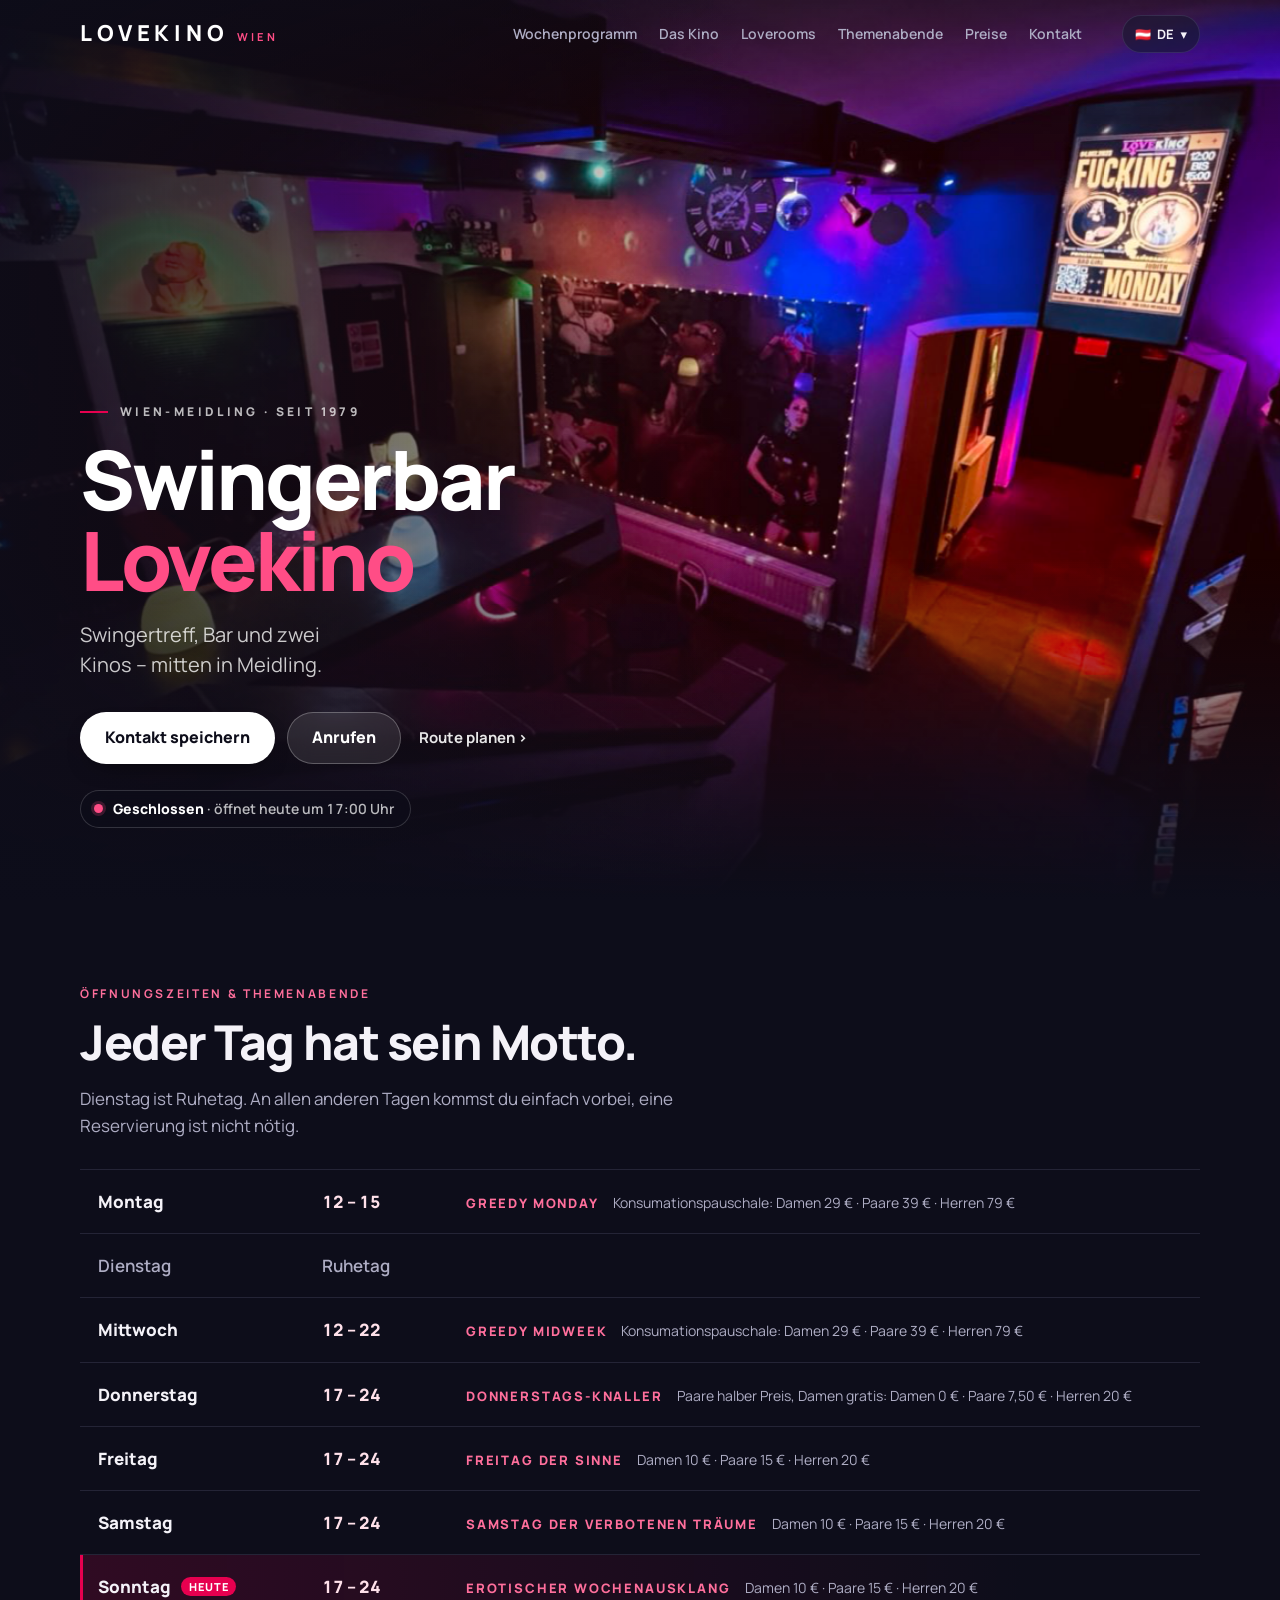
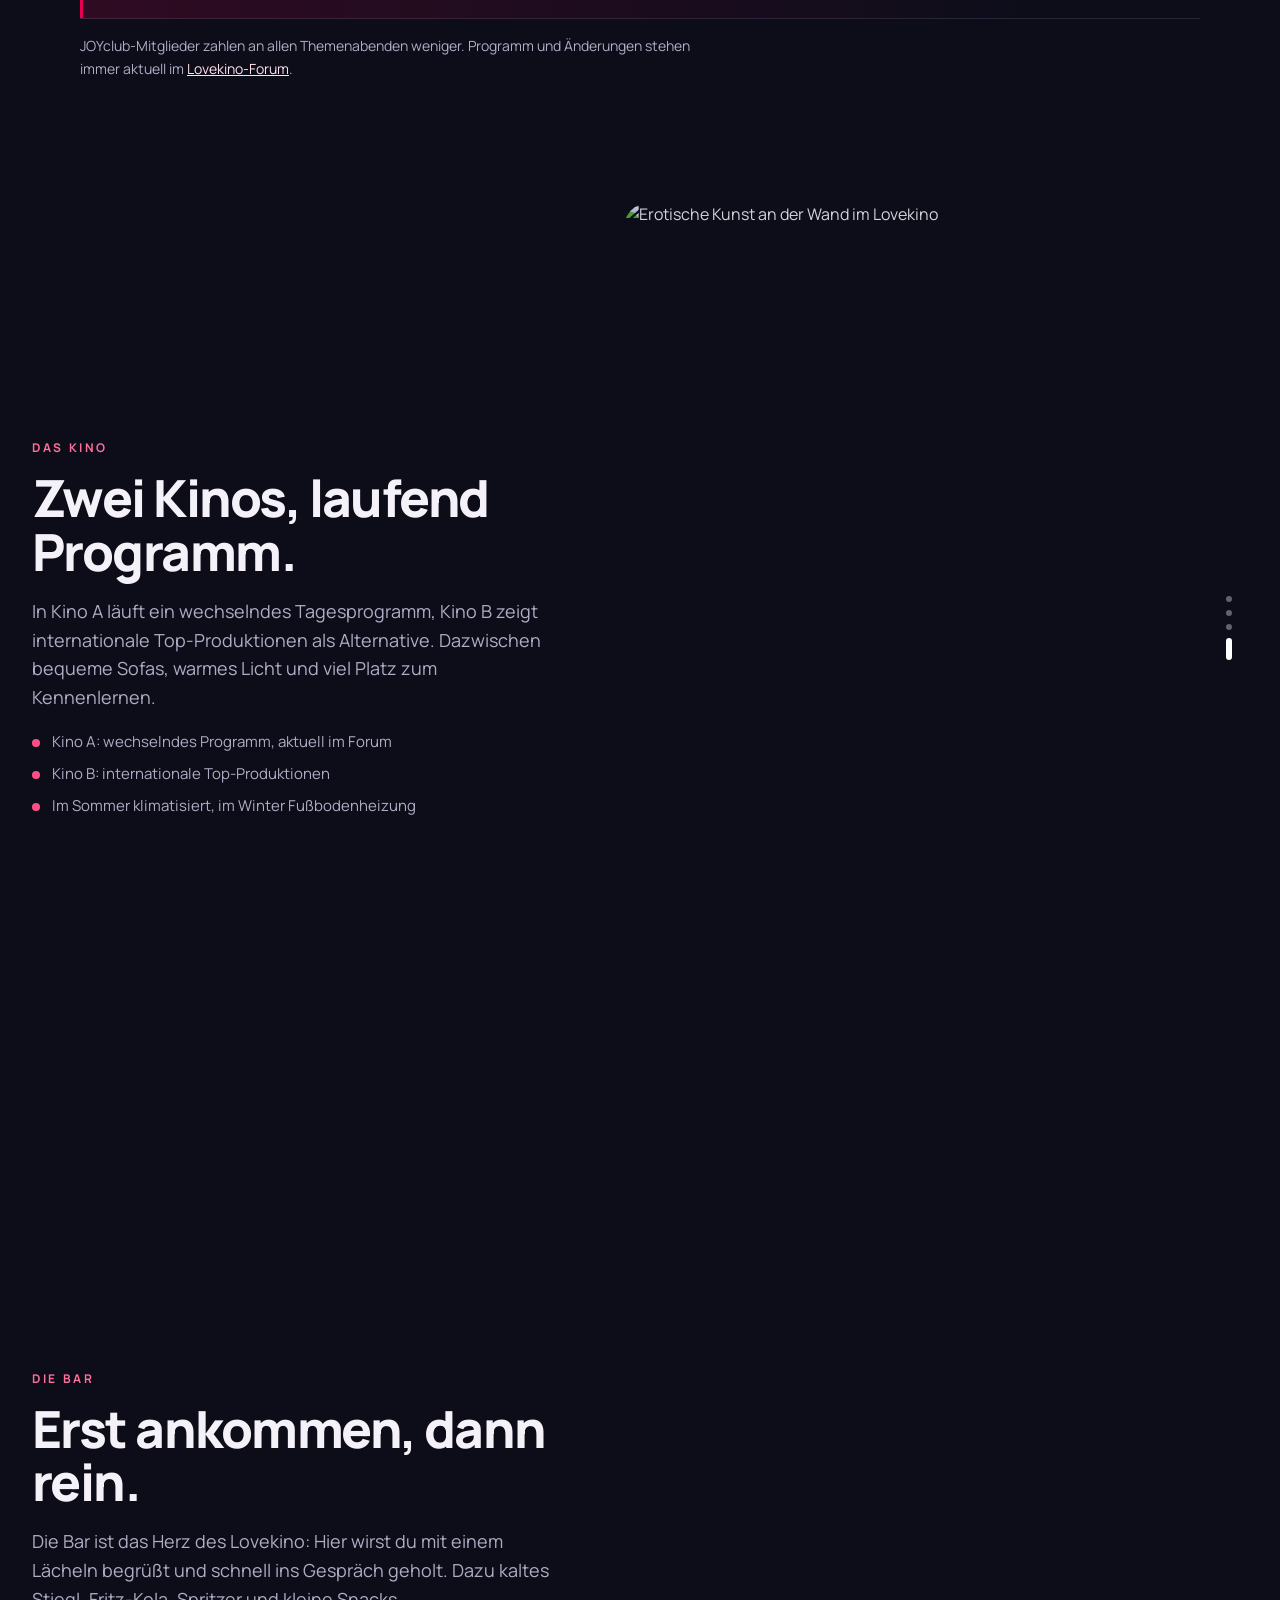
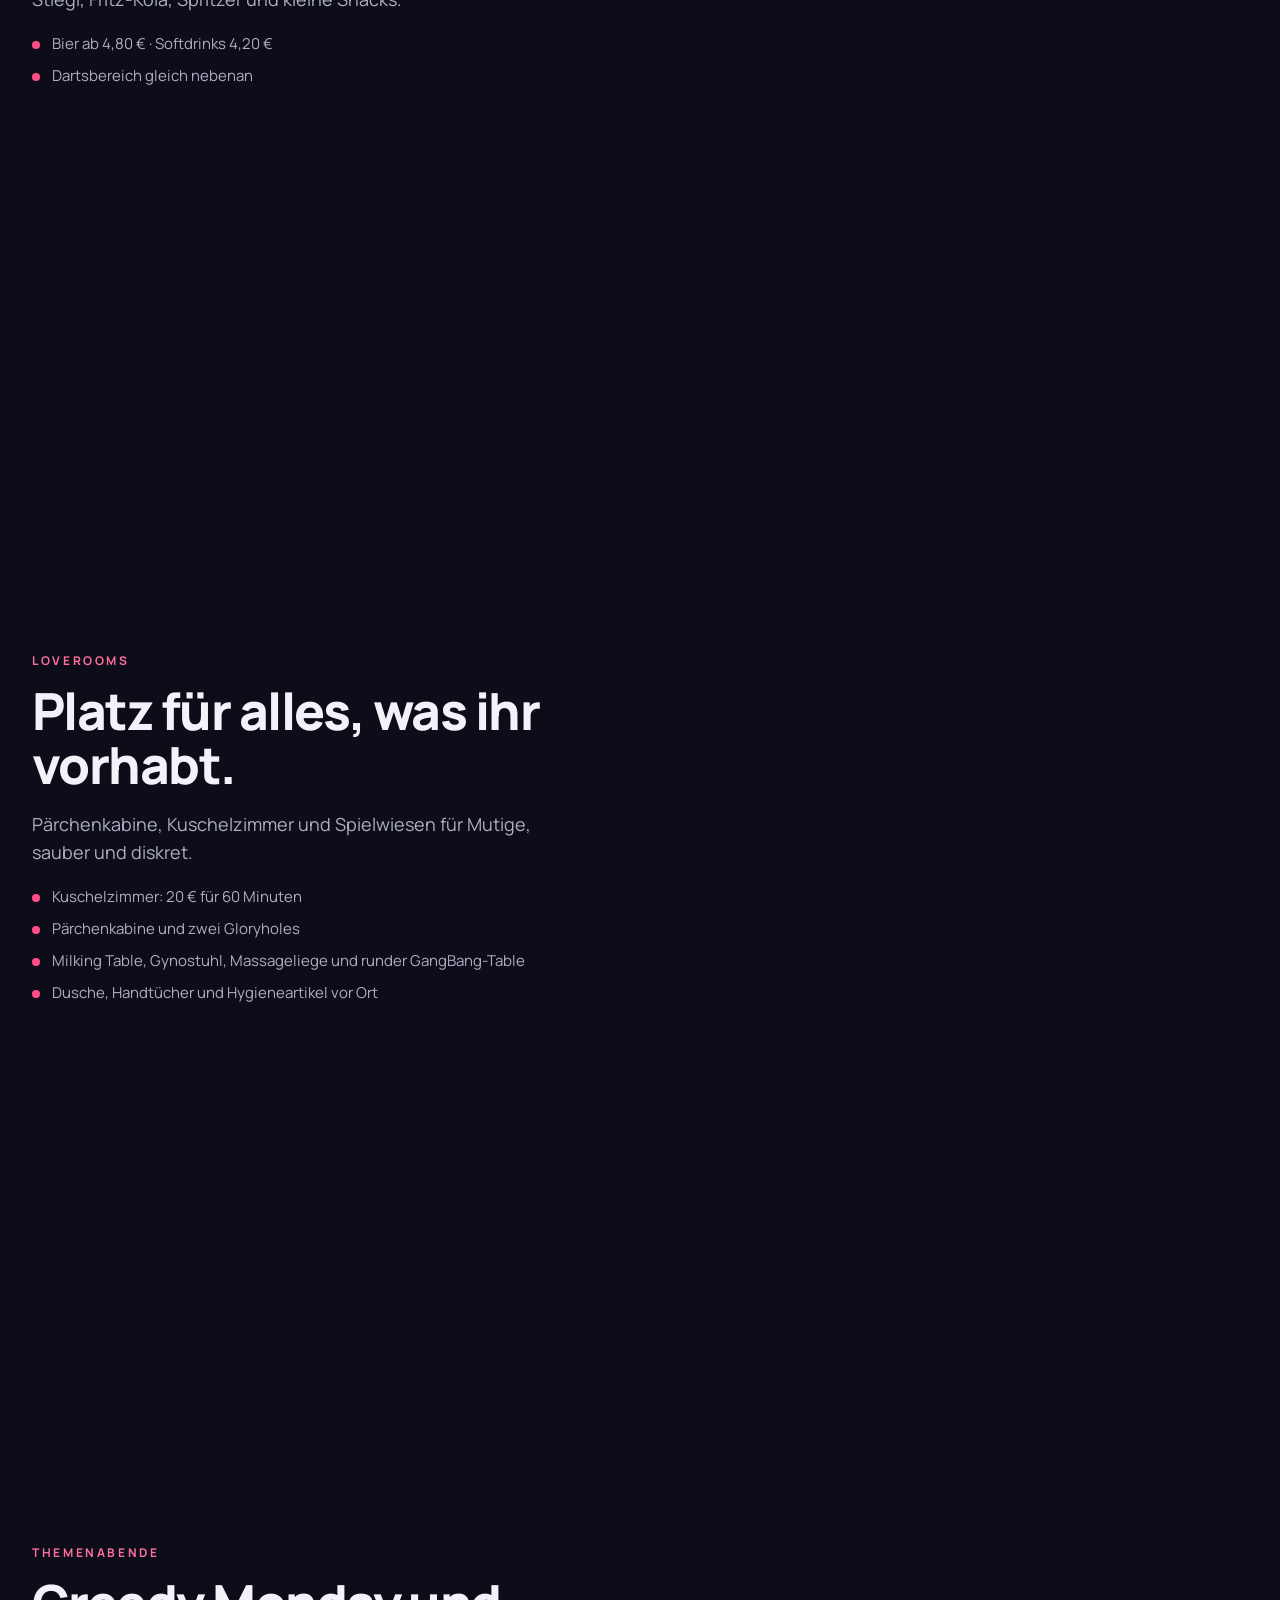
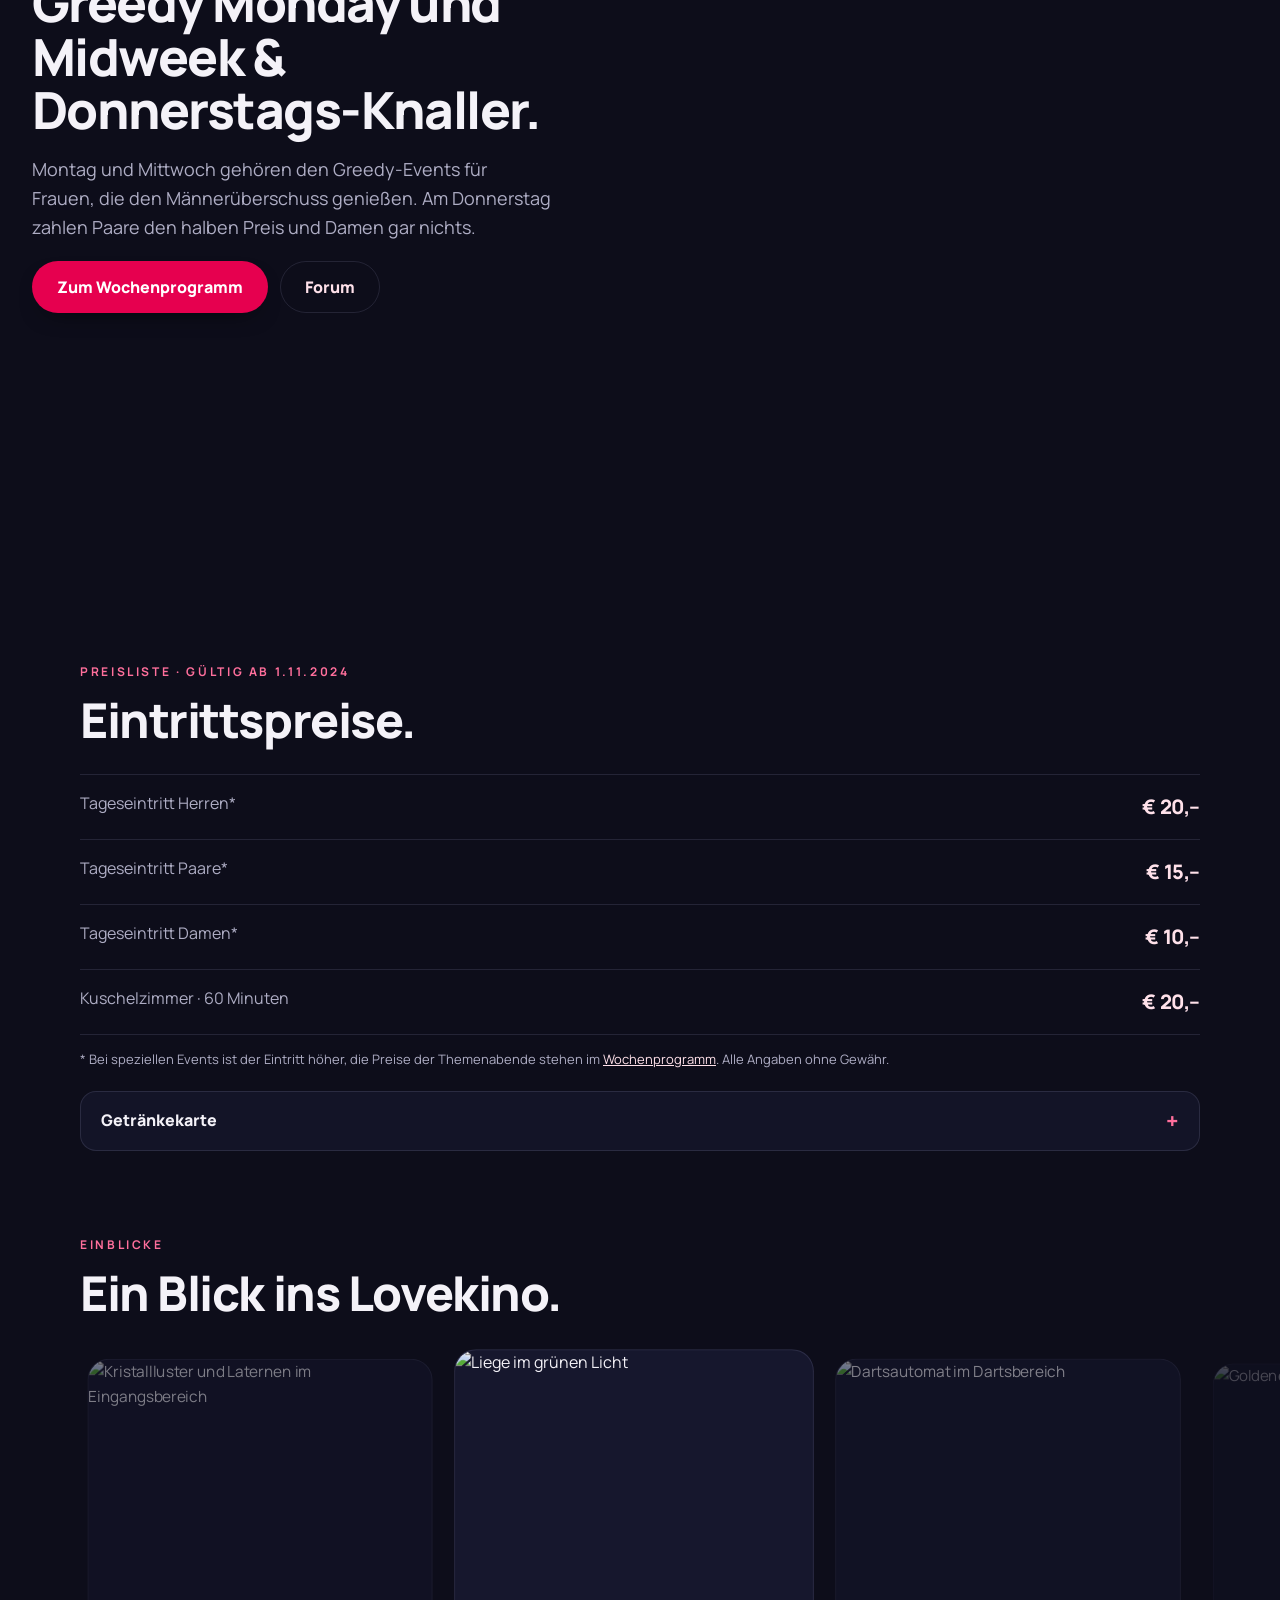
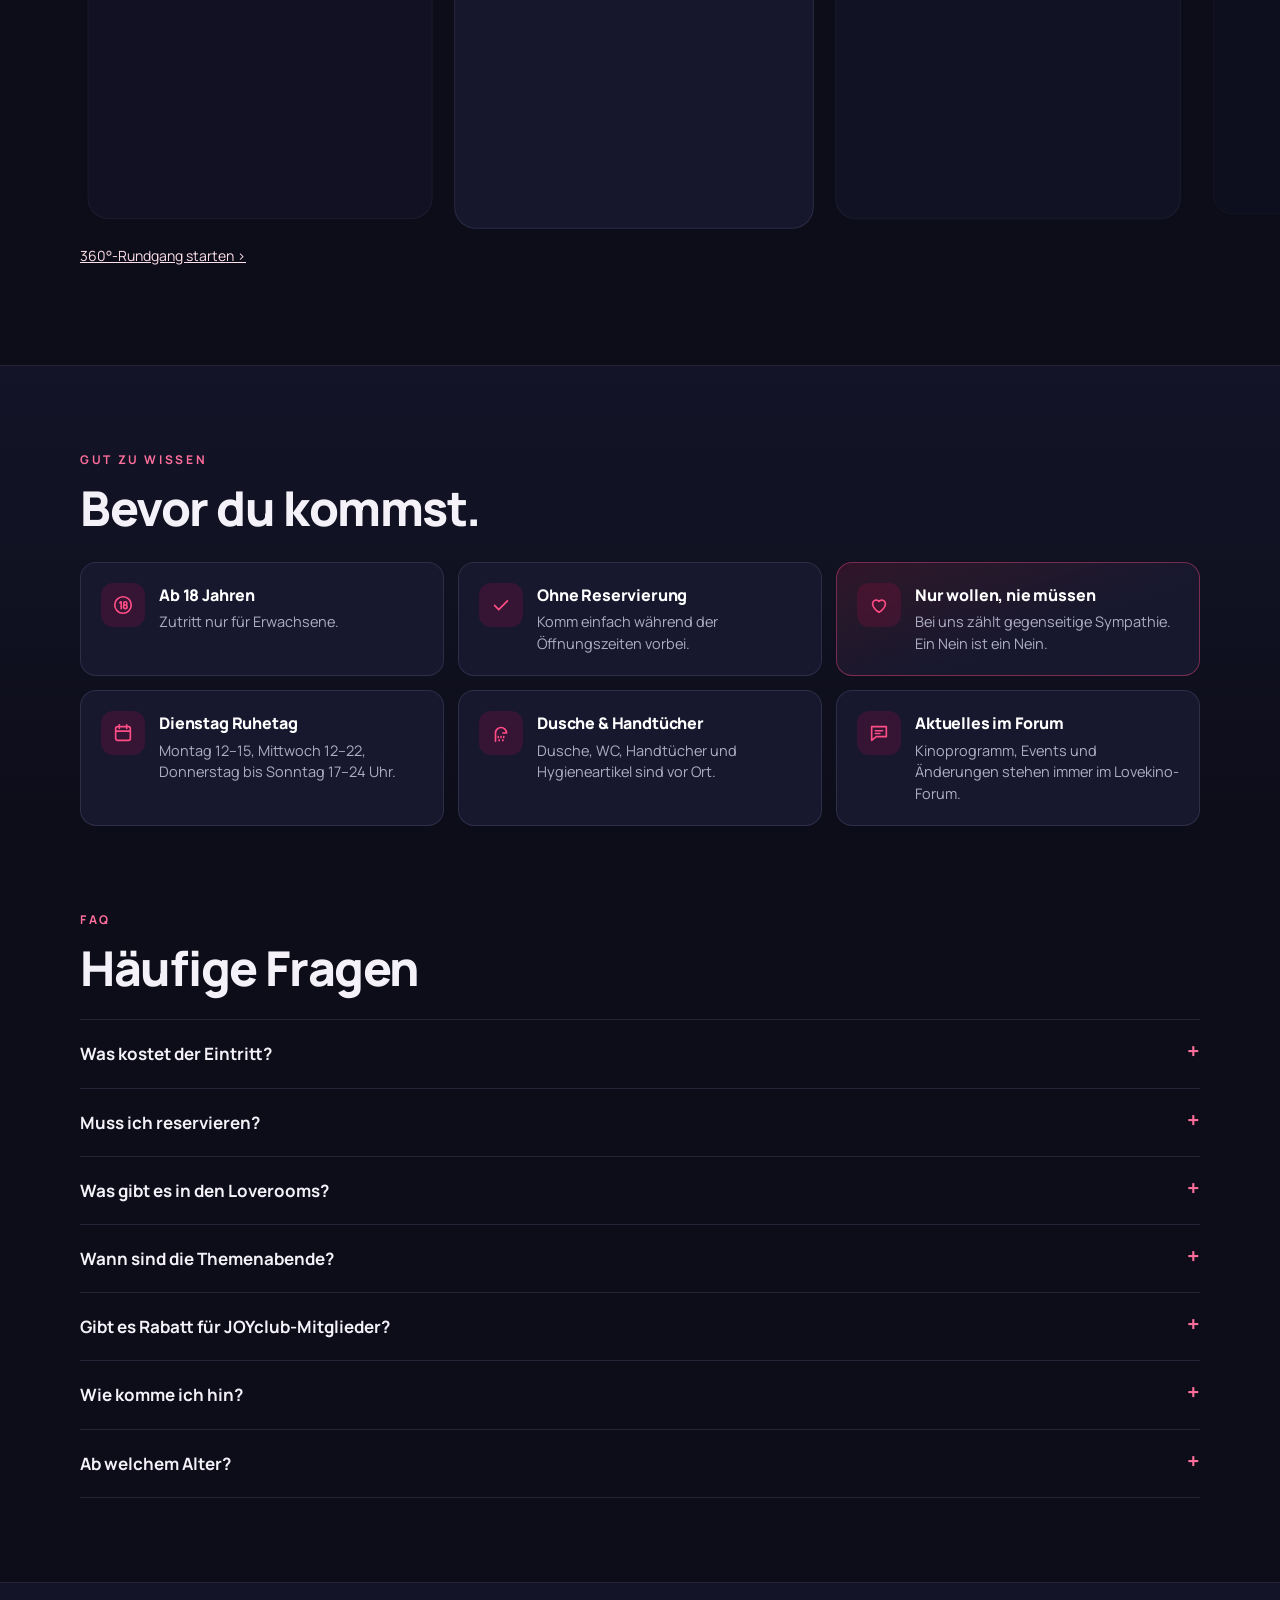
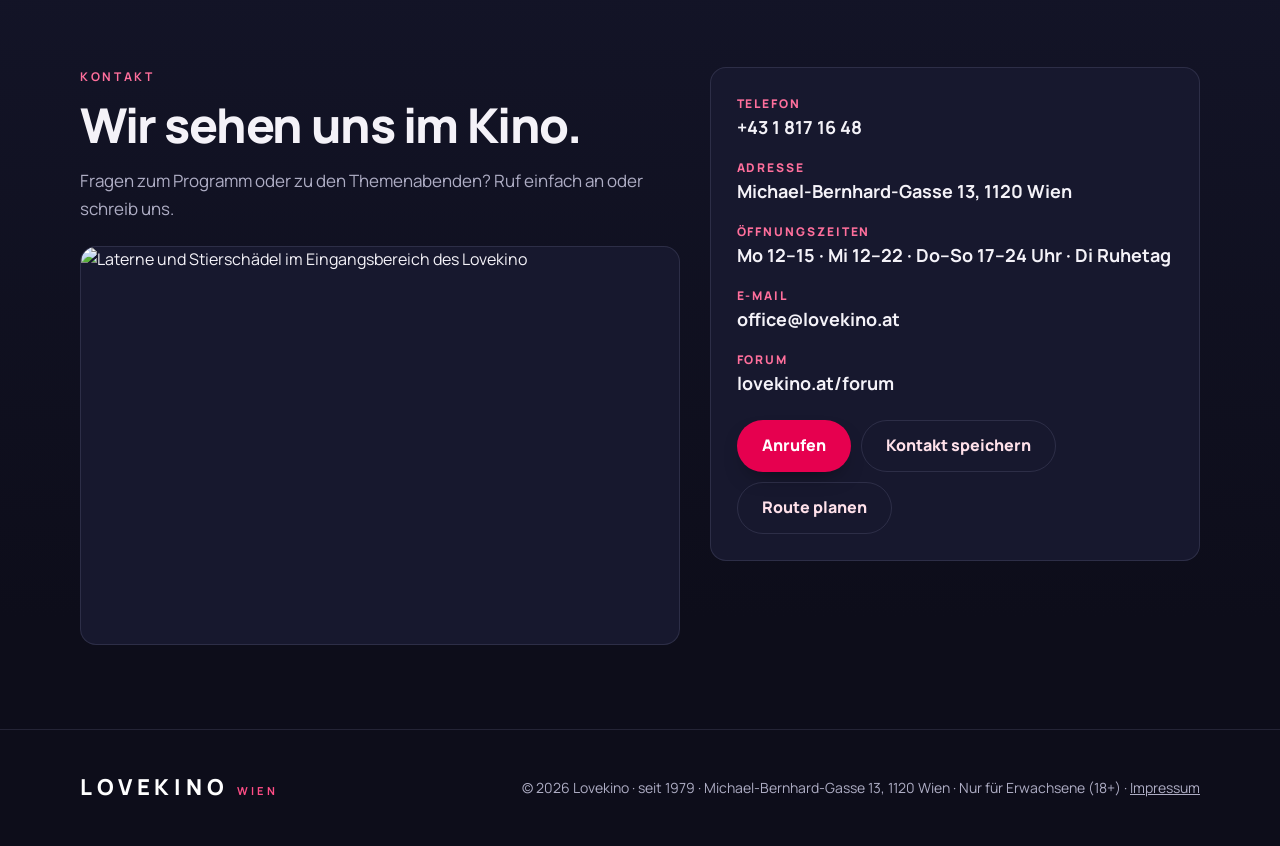
==== Munkák/Lovekino/index.html @ e29d51e5 "kunde (Lovekino Wien, Markus.Waikat): Inhalt/Abschnitte" ====
<!doctype html>
<html lang="de"><head>
<meta name="mk-rev" content="U7IYArK8">
<meta charset="utf-8">
<meta name="viewport" content="width=device-width, initial-scale=1, viewport-fit=cover">
<title>Lovekino Wien · Erotikkino in Meidling</title>
<meta name="description" content="Lovekino – Swingertreff, Bar und Erotikkino in Wien-Meidling seit 1979. Zwei Kinos, Pärchenkabine, Kuschelzimmer, Themenabende. Mo 12–15, Mi 12–22, Do–So 17–24 Uhr, Di Ruhetag. Ab 18.">
<meta name="theme-color" content="#0d0d1a">
<meta name="robots" content="index,follow">
<link rel="icon" href="data:image/svg+xml,%3Csvg xmlns=%22http://www.w3.org/2000/svg%22 viewBox=%220 0 64 64%22%3E%3Crect width=%2264%22 height=%2264%22 rx=%2214%22 fill=%22%230a0507%22/%3E%3Cpath d=%22M32 50S12 38 12 25a10 10 0 0 1 20-3 10 10 0 0 1 20 3c0 13-20 25-20 25z%22 fill=%22%23e0234f%22/%3E%3C/svg%3E">
<!-- ===== Loader: 3D-Flug durch LED-Bögen ===== -->
<style>
  html.ld-gone .ld{display:none}
  .ld{position:fixed;inset:0;z-index:9999;overflow:hidden;background:var(--t-shade,#0d0d1a);transition:opacity .55s ease,visibility .55s}
  html.ld-idle .ld,html.ld-out .ld{opacity:0;visibility:hidden;pointer-events:none}
  .ld-glow{position:absolute;inset:-20%;background:radial-gradient(closest-side at 50% 55%,var(--t-g1,#e6004f) 0%,var(--t-g2,#b0003f) 18%,var(--t-g3,#4d0a33) 40%,var(--t-g4,#16152c) 66%,var(--t-shade,#0d0d1a) 100%);opacity:0;transform:scale(.7)}
  .ld-cam{position:absolute;inset:0;overflow:hidden}
  .ld-cv{position:absolute;inset:0;width:100%;height:100%}
  .ld-world{position:absolute;left:50%;top:50%;width:0;height:0}
  .ld-logo{position:absolute;left:-330px;top:-150px;width:660px;height:300px;transform:scale(.24);display:flex;flex-direction:column;align-items:center;justify-content:center;
    font-family:"Arial Black",Impact,system-ui,sans-serif;color:#fff;text-align:center}
  .ld-heart{width:64px;height:64px;fill:#fff;filter:drop-shadow(0 0 14px var(--t-accent2,#ffb3c3));margin-bottom:10px}
  .ld-pill{display:inline-block;padding:4px 22px;border-radius:999px;background:#fff;color:var(--t-accent,#c4123f);font-size:28px;font-weight:900;letter-spacing:.06em;margin-bottom:6px}
  .ld-name{font-size:104px;line-height:.9;font-weight:900;letter-spacing:-.02em;text-shadow:0 0 22px color-mix(in srgb,var(--t-accent2,rgb(255,120,150)) 90%,transparent),0 0 60px color-mix(in srgb,var(--t-accent,rgb(230,0,79)) 70%,transparent)}
  .ld-sub{font-size:22px;font-weight:800;letter-spacing:.14em;margin-top:8px;opacity:.9}
  .ld-info{position:absolute;left:0;right:0;bottom:calc(56px + env(safe-area-inset-bottom,0px));display:flex;flex-direction:column;align-items:center;gap:14px;opacity:0;transform:translateY(10px);transition:opacity .6s,transform .6s;padding:0 24px}
  .ld-fact{font:600 15px/1.4 system-ui,-apple-system,sans-serif;color:#ffeef1;min-height:1.4em;text-align:center;transition:opacity .35s,transform .35s}
  .ld-fact.swap{opacity:0;transform:translateY(6px)}
  .ld-bar{width:min(220px,60vw);height:2px;background:rgba(255,255,255,.12);overflow:hidden}
  .ld-bar span{display:block;height:100%;width:0;background:var(--t-accent2,#ff6b8b)}
  html.ld-intro .ld-glow{animation:ldGlow 1s cubic-bezier(.3,.6,.2,1) forwards}
  html.ld-intro .ld-logo{animation:ldFocus 1.1s cubic-bezier(.55,.05,.35,1) forwards}
  @keyframes ldGlow{to{opacity:1;transform:scale(1)}}
  @keyframes ldFocus{0%{filter:blur(12px);opacity:0}40%{opacity:1}100%{filter:blur(0);opacity:1}}
  html.ld-long .ld-glow{opacity:1;transform:scale(1);animation:ldBreath 3.4s ease-in-out infinite}
  html.ld-long .ld-info{opacity:1;transform:none}
  html.ld-long .ld-bar span{animation:ldProg 14s cubic-bezier(.1,.7,.2,1) forwards}
  html.ld-long.ld-out .ld-bar span{animation:none;width:100%;transition:width .25s}
  @keyframes ldBreath{0%,100%{opacity:.85}50%{opacity:1}}
  @keyframes ldProg{0%{width:4%}100%{width:92%}}
  @media (prefers-reduced-motion:reduce){.ld *{animation-duration:.01ms!important;animation-iteration-count:1!important}}
</style>
<script>
(function(){
  var d = document.documentElement;
  var seen = false; try{ seen = localStorage.getItem("lk_intro1") === "1"; }catch(e){}
  var reduce = window.matchMedia && matchMedia("(prefers-reduced-motion: reduce)").matches;
  var loaded = false, introDone = seen, shown = !seen, finished = false;
  d.classList.add(seen ? "ld-idle" : "ld-intro");
  function finish(){
    if(finished) return; finished = true;
    if(!shown){ d.classList.add("ld-gone"); return; }
    d.classList.add("ld-out");
    setTimeout(function(){ d.classList.add("ld-gone"); }, 700);
  }
  function check(){ if(loaded && introDone) finish(); }
  function goLong(){ d.classList.remove("ld-intro","ld-idle"); d.classList.add("ld-long"); startFacts(); }
  if(!seen){
    setTimeout(function(){
      introDone = true;
      try{ localStorage.setItem("lk_intro1","1"); }catch(e){}
      if(!loaded) goLong();
      check();
    }, reduce ? 300 : 1150);
  } else {
    setTimeout(function(){ if(!loaded){ shown = true; goLong(); } }, 700);
  }
  window.addEventListener("load", function(){ loaded = true; check(); });
  setTimeout(function(){ loaded = true; introDone = true; check(); }, 14000);
  var facts = ["Gleich geht das Licht aus …","Seit 1979 in Meidling","Zwei Kinos · Bar · Loverooms","Donnerstag: Paare halber Preis · Damen gratis"];
  var factTimer = null;
  function startFacts(){
    if(factTimer) return;
    var i = 0;
    function put(){
      var el = document.getElementById("ldFact"); if(!el) return;
      el.classList.add("swap");
      setTimeout(function(){ el.textContent = facts[i % facts.length]; el.classList.remove("swap"); i++; }, 300);
    }
    put(); factTimer = setInterval(function(){ if(finished){ clearInterval(factTimer); return; } put(); }, 2300);
  }
})();
</script>
<link rel="preconnect" href="https://fonts.googleapis.com">
<link rel="preconnect" href="https://fonts.gstatic.com" crossorigin="">
<link rel="stylesheet" media="print" onload="this.media='all'" href="https://fonts.googleapis.com/css2?family=Manrope:wght@400;500;600;700;800&amp;display=swap">
<script type="application/ld+json">
{"@context":"https://schema.org","@type":"MovieTheater","name":"Lovekino","foundingDate":"1979","telephone":"+4318171648","email":"office@lovekino.at","url":"https://lovekino.at/","image":"img/hero-kino.jpg",
"address":{"@type":"PostalAddress","streetAddress":"Michael-Bernhard-Gasse 13","postalCode":"1120","addressLocality":"Wien","addressCountry":"AT"},
"openingHoursSpecification":[{"@type":"OpeningHoursSpecification","dayOfWeek":"Monday","opens":"12:00","closes":"15:00"},{"@type":"OpeningHoursSpecification","dayOfWeek":"Wednesday","opens":"12:00","closes":"22:00"},{"@type":"OpeningHoursSpecification","dayOfWeek":["Thursday","Friday","Saturday","Sunday"],"opens":"17:00","closes":"23:59"}]}
</script>
<style>
  :root{
    --bg:#0d0d1a;--bg-2:#131427;--card:#17182e;--line:rgba(205,205,255,.12);
    --text:#f4f2f8;--text-dim:#aeadc4;--red:#e6004f;--red-2:#ff4d86;--gold:#ff6f9c;--gold-2:#ffe1ea;
    --r:16px;--wrap:1120px;
  }
  *{box-sizing:border-box}
  html{scroll-behavior:smooth;-webkit-text-size-adjust:100%}
  body{margin:0;background:var(--bg);color:var(--text);font:16px/1.6 Manrope,system-ui,sans-serif;-webkit-font-smoothing:antialiased;overflow-x:hidden}
  img{max-width:100%;display:block}
  a{color:inherit}
  h1,h2,h3{font-family:Manrope,system-ui,sans-serif;font-weight:800;line-height:1.05;letter-spacing:-.03em;margin:0}
  .wrap{width:min(var(--wrap),100% - 32px);margin-inline:auto}
  .eyebrow{font-size:12px;letter-spacing:.22em;text-transform:uppercase;color:var(--gold);font-weight:700;margin:0 0 14px}
  .lead{color:var(--text-dim);font-size:17px;max-width:62ch}
  .btn{display:inline-flex;align-items:center;justify-content:center;gap:10px;min-height:52px;padding:0 24px;border-radius:999px;font-weight:800;text-decoration:none;border:1px solid transparent;transition:transform .15s,filter .15s}
  .btn:active{transform:scale(.98)}
  .btn-red{background:var(--red);color:var(--t-on-accent,#fff);box-shadow:0 10px 24px -14px rgba(0,0,0,.8)}
  .btn-red:hover{filter:brightness(1.1)}
  .btn-ghost{border-color:var(--line);color:var(--gold-2)}
  .btn-ghost:hover{border-color:var(--gold)}


  /* Header */
  header.top{position:fixed;inset:0 0 auto;z-index:50;transition:background .25s,border-color .25s;border-bottom:1px solid transparent}
  header.top.solid{background:color-mix(in srgb,var(--t-bg,rgb(13,13,26)) 82%,transparent);backdrop-filter:blur(12px);-webkit-backdrop-filter:blur(12px);border-color:var(--line)}
  .top-inner{display:flex;align-items:center;gap:18px;height:68px}
  .brand{display:flex;align-items:baseline;gap:8px;text-decoration:none}
  .brand b{font-family:Manrope,sans-serif;font-weight:800;font-size:22px;letter-spacing:.22em;color:var(--t-hi,#fff)}
  .brand small{font-size:11px;letter-spacing:.3em;text-transform:uppercase;color:var(--red-2);font-weight:700}
  .nav-links{display:none;gap:22px;margin-left:auto}
  .nav-links a{text-decoration:none;font-weight:600;font-size:14px;color:var(--text-dim)}
  .nav-links a:hover{color:var(--gold-2)}
  .nav-right{margin-left:auto;display:flex;align-items:center;gap:10px}
  .nav-phone{display:none;text-decoration:none;font-weight:700;font-size:14px;color:var(--gold-2)}
  @media(min-width:980px){.nav-links{display:flex}.nav-right{margin-left:12px}.nav-phone{display:inline}}
  .langbox{position:relative}
  #langBtn{display:flex;align-items:center;gap:6px;height:38px;padding:0 12px;border-radius:999px;border:1px solid var(--line);background:color-mix(in srgb,var(--t-bg,rgb(23,24,46)) 60%,transparent);color:var(--text);font:inherit;font-weight:700;font-size:13px;cursor:pointer}
  #langPanel{position:absolute;right:0;top:46px;min-width:190px;padding:6px;border-radius:14px;background:var(--card);border:1px solid var(--line);box-shadow:0 20px 40px -12px rgba(0,0,0,.7);display:none}
  #langPanel.open{display:block}
  #langPanel button{display:flex;gap:10px;align-items:center;width:100%;padding:9px 10px;border:0;border-radius:9px;background:none;color:var(--text);font:inherit;font-size:14px;cursor:pointer;text-align:left}
  #langPanel button:hover,#langPanel button[aria-current=true]{background:color-mix(in srgb,var(--t-accent2,rgb(255,111,156)) 12%,transparent)}
  #langPanel .code{margin-left:auto;color:var(--text-dim);font-size:12px}

  /* Hero */
  .hero{position:relative;min-height:100svh;display:flex;align-items:flex-end;padding:120px 0 72px;overflow:hidden;background:var(--t-shade,#0d0d1a)}
  .hero-photo{position:absolute;inset:0;overflow:hidden}
  .hero-photo img{width:100%;height:100%;object-fit:cover;object-position:50% 50%;transform:scale(1.04);animation:heroZoom 18s ease-out both}
  @keyframes heroZoom{from{transform:scale(1.12)}to{transform:scale(1.04)}}
  .hero-photo::after{content:"";position:absolute;inset:0;background:
    linear-gradient(90deg,color-mix(in srgb,var(--t-shade,rgb(13,13,26)) 88%,transparent) 0%,color-mix(in srgb,var(--t-shade,rgb(13,13,26)) 55%,transparent) 32%,color-mix(in srgb,var(--t-shade,rgb(13,13,26)) 0%,transparent) 58%),
    linear-gradient(180deg,color-mix(in srgb,var(--t-shade,rgb(13,13,26)) 55%,transparent) 0%,color-mix(in srgb,var(--t-shade,rgb(13,13,26)) 0%,transparent) 18%,color-mix(in srgb,var(--t-shade,rgb(13,13,26)) 0%,transparent) 62%,var(--bg) 100%)}
  .hero-body{position:relative;max-width:560px}
  .hero-kicker{display:flex;align-items:center;gap:12px;margin:0 0 18px;font-size:12px;font-weight:800;letter-spacing:.28em;text-transform:uppercase;color:rgba(255,255,255,.72)}
  .hero-kicker::before{content:"";width:28px;height:2px;background:var(--red)}
  .hero h1{font-family:Manrope,system-ui,sans-serif;font-weight:800;font-size:clamp(44px,6.4vw,84px);line-height:.98;letter-spacing:-.04em;margin:0;color:#fff;text-wrap:balance}
  .hero h1 span{color:var(--red-2)}
  .hero-sub{margin:20px 0 0;max-width:34ch;font-size:clamp(17px,1.6vw,20px);line-height:1.5;color:rgba(255,255,255,.78);text-wrap:balance}
  .hero-cta{display:flex;flex-wrap:wrap;align-items:center;gap:12px;margin:32px 0 0}
  .btn-white{background:var(--t-btn-bg,#fff);color:var(--t-btn-ink,#0d0d1a);box-shadow:0 10px 24px -14px rgba(0,0,0,.8)}
  .btn-white:hover{filter:brightness(.94)}
  .btn-glass{background:rgba(255,255,255,.1);border-color:rgba(255,255,255,.26);color:#fff;backdrop-filter:blur(14px);-webkit-backdrop-filter:blur(14px)}
  .btn-glass:hover{background:rgba(255,255,255,.18)}
  .hero-link{margin-left:6px;color:#fff;text-decoration:none;font-weight:700;font-size:15px;opacity:.9}
  .hero-link:hover{text-decoration:underline}
  /* Live-Status: Pille mit klarer Farbe je Zustand */
  .status{display:inline-flex;align-items:center;gap:10px;margin:26px 0 0;padding:9px 16px 9px 13px;border-radius:999px;font-size:14px;font-weight:700;line-height:1.3;color:#fff;
    background:color-mix(in srgb,var(--t-shade,rgb(13,13,26)) 55%,transparent);border:1px solid rgba(255,255,255,.16);backdrop-filter:blur(12px);-webkit-backdrop-filter:blur(12px);font-variant-numeric:tabular-nums}
  .status i{position:relative;flex:none;width:9px;height:9px;border-radius:50%;background:var(--red-2);box-shadow:0 0 0 3px color-mix(in srgb,var(--t-accent2,rgb(255,77,134)) 20%,transparent)}
  .status b{font-weight:800}
  .status span span{color:rgba(255,255,255,.72);font-weight:600}
  .status.open{border-color:rgba(53,208,127,.4)}
  .status.open i{background:#35d07f;box-shadow:0 0 0 3px rgba(53,208,127,.22)}
  .status.open i::after{content:"";position:absolute;inset:0;border-radius:50%;background:#35d07f;animation:stPulse 2s ease-out infinite}
  .status.soon{border-color:rgba(255,191,71,.4)}
  .status.soon i{background:#ffbf47;box-shadow:0 0 0 3px rgba(255,191,71,.22)}
  @keyframes stPulse{from{transform:scale(1);opacity:.7}to{transform:scale(2.8);opacity:0}}
  @media(prefers-reduced-motion:reduce){.status.open i::after{animation:none}}
  @media(max-width:759px){
    .hero{min-height:auto;display:block;padding:0 0 48px}
    .hero-photo{position:relative;height:62svh;min-height:380px}
    .hero-photo img{object-position:58% 50%}
    .hero-photo::after{background:linear-gradient(180deg,color-mix(in srgb,var(--t-shade,rgb(13,13,26)) 60%,transparent) 0%,color-mix(in srgb,var(--t-shade,rgb(13,13,26)) 0%,transparent) 22%,color-mix(in srgb,var(--t-shade,rgb(13,13,26)) 0%,transparent) 55%,var(--bg) 100%)}
    .hero-body{margin-top:-48px}
    .hero-cta .btn{flex:1 1 auto}
    .hero-link{margin:6px 0 0;width:100%}
  }

  /* Blöcke */
  .block{padding:clamp(56px,8vw,84px) 0}
  /* Band: abgesetzte Fläche, damit beim Scrollen nicht alles gleich schwarz ist */
  .band{background:linear-gradient(180deg,var(--bg-2),var(--bg) 85%);border-top:1px solid var(--line)}
  .block h2{font-size:clamp(30px,4.6vw,48px);margin-bottom:16px}
  .split{display:grid;gap:34px;align-items:center}
  @media(min-width:900px){.split{grid-template-columns:1fr 1fr;gap:56px}.split.rev>:first-child{order:2}}
  .shot{border-radius:var(--r);overflow:hidden;border:1px solid var(--line);aspect-ratio:3/2;background:var(--card)}
  .shot img{width:100%;height:100%;object-fit:cover}
  .list{list-style:none;padding:0;margin:22px 0 0;display:grid;gap:12px}
  .list li{display:flex;gap:12px;color:var(--text-dim)}
  .list li::before{content:"";flex:none;width:8px;height:8px;margin-top:9px;border-radius:50%;background:var(--red-2)}


  .gallery{display:grid;gap:12px;grid-template-columns:1fr 1fr;margin-top:30px}
  @media(min-width:900px){.gallery{grid-template-columns:repeat(3,1fr)}}
  .gallery .shot{aspect-ratio:4/3}

  /* Gut zu wissen: Kacheln mit Symbol */
  .rules{display:grid;gap:12px;margin-top:28px}
  @media(min-width:640px){.rules{grid-template-columns:1fr 1fr}}
  @media(min-width:1000px){.rules{grid-template-columns:repeat(3,1fr);gap:14px}}
  .rule{display:grid;grid-template-columns:44px 1fr;gap:2px 14px;align-content:start;padding:20px;border-radius:var(--r);border:1px solid var(--line);background:var(--card)}
  .rule .ic{grid-row:span 2;width:44px;height:44px;border-radius:12px;display:grid;place-items:center;background:color-mix(in srgb,var(--t-accent,rgb(230,0,79)) 14%,transparent);color:var(--red-2)}
  .rule .ic svg{width:22px;height:22px;fill:none;stroke:currentColor;stroke-width:1.8;stroke-linecap:round;stroke-linejoin:round}
  .rule h3{font-size:16px;font-weight:800;letter-spacing:-.01em;margin:2px 0 4px;color:var(--t-text,#fff);line-height:1.3}
  .rule p{margin:0;color:var(--text-dim);font-size:14.5px;line-height:1.5}
  .rule.key{border-color:color-mix(in srgb,var(--t-accent2,rgb(255,77,134)) 40%,transparent);background:linear-gradient(160deg,color-mix(in srgb,var(--t-accent,rgb(230,0,79)) 16%,transparent),var(--card) 60%)}

  .faq{margin-top:26px;border-top:1px solid var(--line)}
  .faq details{border-bottom:1px solid var(--line)}
  .faq summary{list-style:none;display:flex;justify-content:space-between;gap:16px;padding:20px 0;font-weight:700;font-size:17px;cursor:pointer}
  .faq summary::-webkit-details-marker{display:none}
  .faq summary::after{content:"+";color:var(--gold);font-size:22px;line-height:1}
  .faq details[open] summary::after{content:"–"}
  .faq .ans{padding:0 0 20px;color:var(--text-dim);max-width:70ch}

  .contact{display:grid;gap:30px}
  @media(min-width:900px){.contact{grid-template-columns:1.1fr .9fr;align-items:start}}
  .c-card{padding:26px;border-radius:var(--r);background:var(--card);border:1px solid var(--line);display:grid;gap:16px}
  .c-row small{display:block;font-size:12px;letter-spacing:.16em;text-transform:uppercase;color:var(--gold);font-weight:800}
  .c-row a,.c-row span{font-size:18px;font-weight:700;text-decoration:none}
  .c-actions{display:flex;flex-wrap:wrap;gap:10px;margin-top:6px}

  footer{padding:40px 0 120px;border-top:1px solid var(--line);color:var(--text-dim);font-size:14px}
  .foot{display:flex;flex-wrap:wrap;gap:16px;justify-content:space-between;align-items:center}
  @media(min-width:760px){footer{padding-bottom:40px}}

  .mobile-bar{position:fixed;left:12px;right:12px;bottom:calc(12px + env(safe-area-inset-bottom,0px));z-index:60;display:flex;gap:8px;padding:8px;border-radius:18px;background:color-mix(in srgb,var(--t-bg,rgb(23,24,46)) 92%,transparent);border:1px solid var(--line);backdrop-filter:blur(12px);-webkit-backdrop-filter:blur(12px);
    opacity:0;transform:translateY(calc(100% + 24px));pointer-events:none;transition:opacity .25s,transform .35s cubic-bezier(.2,.8,.2,1)}
  .mobile-bar.show{opacity:1;transform:none;pointer-events:auto}
  .mobile-bar a{flex:1;display:flex;align-items:center;justify-content:center;gap:8px;min-height:48px;border-radius:12px;text-decoration:none;font-weight:800;font-size:14px}
  .mobile-bar .mb-save{background:var(--t-btn-bg,#fff);color:var(--t-btn-ink,#0a0b12)}
  .mobile-bar .mb-alt{border:1px solid var(--line);color:var(--gold-2)}
  @media(min-width:760px){.mobile-bar{display:none}}

  .cards{display:grid;gap:14px;margin-top:28px}
  @media(min-width:760px){.cards{grid-template-columns:repeat(3,1fr)}}
  .card{padding:24px;border-radius:var(--r);background:var(--card);border:1px solid var(--line);display:flex;flex-direction:column;gap:8px}
  .card.hl{border-color:color-mix(in srgb,var(--t-accent2,rgb(255,107,139)) 55%,transparent);box-shadow:0 20px 50px -30px color-mix(in srgb,var(--t-accent,rgb(230,0,79)) 60%,transparent)}
  .card small{font-size:12px;letter-spacing:.16em;text-transform:uppercase;color:var(--gold);font-weight:800}
  .card h3{font-size:24px}
  .card p{margin:0;color:var(--text-dim);font-size:15px}
  .profiles{display:grid;gap:14px;grid-template-columns:1fr 1fr;margin-top:28px}
  @media(min-width:900px){.profiles{grid-template-columns:repeat(4,1fr)}}
  .profile{border-radius:var(--r);overflow:hidden;background:var(--card);border:1px solid var(--line)}
  .profile .ph{aspect-ratio:3/4;background:var(--bg-2)}
  .profile .ph img{width:100%;height:100%;object-fit:cover}
  .profile .pi{padding:14px 16px 16px}
  .profile h3{font-size:20px;margin-bottom:4px}
  .profile p{margin:0 0 10px;color:var(--text-dim);font-size:13px}
  .profile a{font-size:13px;font-weight:800;color:var(--gold-2);text-decoration:none}
  .prices{margin-top:28px;border-top:1px solid var(--line)}
  .prow{display:flex;justify-content:space-between;gap:16px;padding:16px 0;border-bottom:1px solid var(--line)}
  .prow span{color:var(--text-dim)}
  .prow b{font-family:Manrope,sans-serif;font-weight:800;letter-spacing:-.02em;font-size:20px;color:var(--gold-2);white-space:nowrap}
  .note{margin-top:14px;font-size:13px;color:var(--text-dim)}

  /* ===== Story: fixiertes Bild, Überblendung beim Scrollen ===== */
  .story{position:relative}
  .st-media{position:sticky;top:0;height:100svh;z-index:0}
  .st-stage{position:relative;width:100%;height:100%;overflow:hidden;background:var(--t-shade,#0d0d1a)}
  .st-img{position:absolute;inset:0;width:100%;height:100%;object-fit:cover;opacity:0;transform:scale(1.08);transition:opacity 1s ease,transform 1.6s cubic-bezier(.2,.7,.2,1)}
  .st-img.on{opacity:1;transform:scale(1)}
  .st-stage::after{content:"";position:absolute;inset:0;pointer-events:none;background:linear-gradient(180deg,color-mix(in srgb,var(--t-shade,rgb(13,13,26)) 55%,transparent) 0%,color-mix(in srgb,var(--t-shade,rgb(13,13,26)) 0%,transparent) 22%,color-mix(in srgb,var(--t-bg,rgb(13,13,26)) 0%,transparent) 45%,color-mix(in srgb,var(--t-bg,rgb(13,13,26)) 92%,transparent) 100%)}
  .st-dots{position:absolute;z-index:2;right:16px;top:50%;transform:translateY(-50%);display:flex;flex-direction:column;gap:8px}
  .st-dots i{width:6px;height:6px;border-radius:50%;background:rgba(255,255,255,.35);transition:height .3s,background .3s}
  .st-dots i.on{height:22px;border-radius:3px;background:#fff}
  .st-text{position:relative;z-index:1;margin-top:-100svh}
  .st-panel{min-height:100svh;display:flex;align-items:flex-end;padding:0 16px 14svh}
  .st-card{max-width:520px;padding:26px 22px;border-radius:22px;background:color-mix(in srgb,var(--t-bg,rgb(23,24,46)) 62%,transparent);border:1px solid var(--t-line,rgba(205,205,255,.14));backdrop-filter:blur(18px) saturate(1.3);-webkit-backdrop-filter:blur(18px) saturate(1.3);
    opacity:.35;transform:translateY(24px);transition:opacity .6s,transform .6s}
  .st-panel.on .st-card{opacity:1;transform:none}
  .st-card h2{font-size:clamp(28px,7vw,44px);margin-bottom:12px}
  .st-card .lead{font-size:16px}
  .st-card .list{margin-top:16px;gap:8px}
  .st-card .list li{font-size:15px}
  .st-card .hero-cta{margin:20px 0 0}
  @media(min-width:900px){
    .story{display:grid;grid-template-columns:minmax(0,1fr) minmax(0,1.15fr);gap:0 48px;max-width:1280px;margin:0 auto;padding:0 32px}
    .st-media{grid-column:2;grid-row:1;height:100vh;padding:24px 0}
    .st-stage{border-radius:28px}
    .st-stage::after{background:linear-gradient(180deg,color-mix(in srgb,var(--t-shade,rgb(13,13,26)) 15%,transparent),color-mix(in srgb,var(--t-shade,rgb(13,13,26)) 0%,transparent) 30%,color-mix(in srgb,var(--t-shade,rgb(13,13,26)) 0%,transparent) 70%,color-mix(in srgb,var(--t-shade,rgb(13,13,26)) 35%,transparent))}
    .st-text{grid-column:1;grid-row:1;margin-top:0}
    .st-panel{min-height:100vh;align-items:center;padding:0}
    .st-card{background:none;border:0;backdrop-filter:none;-webkit-backdrop-filter:none;padding:0}
    .st-card h2{font-size:clamp(36px,4vw,56px)}
    .st-card .lead{font-size:18px}
  }

  /* Bilder: weich einblenden + leichter Zoom */
  .shot.reveal img{transform:scale(1.1);transition:transform 1.6s cubic-bezier(.2,.7,.2,1)}
  .shot.reveal.in img{transform:none}

  /* Galerie als Wisch-Streifen mit Überblendung */
  .gallery{display:flex;gap:14px;overflow-x:auto;scroll-snap-type:x mandatory;margin:30px calc(50% - 50vw) 0;padding:0 max(16px,calc((100vw - var(--wrap))/2));scrollbar-width:none;grid-template-columns:none}
  .gallery::-webkit-scrollbar{display:none}
  .gallery .shot{flex:0 0 min(72vw,360px);aspect-ratio:3/4;scroll-snap-align:center;border-radius:22px;transition:opacity .35s,transform .35s}
  .gallery .shot.reveal{opacity:var(--gf,1);transform:scale(calc(.92 + .08 * var(--gf,1)))}

  /* Gut zu wissen als ruhige Liste */
  .reveal{opacity:0;transform:translateY(18px);transition:opacity .7s,transform .7s}
  .reveal.in{opacity:1;transform:none}
  @media(prefers-reduced-motion:reduce){.reveal{opacity:1;transform:none;transition:none}html{scroll-behavior:auto}}
  /* Wochenprogramm: ein Tag pro Zeile, heute markiert */
  .week{list-style:none;margin:30px 0 0;padding:0;border-top:1px solid var(--line)}
  .day{display:grid;grid-template-columns:1fr auto;gap:4px 16px;padding:16px 14px;border-bottom:1px solid var(--line);position:relative}
  .day .dn{font-weight:800;font-size:17px}
  .day .dt{font-weight:800;font-size:17px;color:var(--gold-2);font-variant-numeric:tabular-nums;white-space:nowrap;text-align:right}
  .day .dm{grid-column:1/-1;display:flex;flex-direction:column;gap:2px}
  .day .dm b{font-size:13px;letter-spacing:.14em;text-transform:uppercase;color:var(--gold);font-weight:800}
  .day .dm span{color:var(--text-dim);font-size:14px}
  .day.off .dt,.day.off .dn{color:var(--text-dim);font-weight:600}
  .day.today{background:linear-gradient(90deg,color-mix(in srgb,var(--t-accent,rgb(230,0,79)) 16%,transparent),color-mix(in srgb,var(--t-accent,rgb(230,0,79)) 0%,transparent) 85%);box-shadow:inset 3px 0 0 var(--red)}
  .day.today .dn::after{content:"Heute";margin-left:10px;padding:2px 8px;border-radius:999px;background:var(--red);color:var(--t-on-accent,#fff);font-size:11px;letter-spacing:.08em;text-transform:uppercase;vertical-align:2px}
  html[lang=en] .day.today .dn::after{content:"Today"}
  html[lang=hu] .day.today .dn::after{content:"Ma"}
  @media(min-width:900px){
    .day{grid-template-columns:13em 8em 1fr;align-items:baseline;padding:18px 18px}
    .day .dt{text-align:left}
    .day .dm{grid-column:auto;flex-direction:row;flex-wrap:wrap;gap:4px 14px;align-items:baseline}
  }
  .week-note{margin-top:16px;font-size:14px;color:var(--text-dim);max-width:70ch}
  .week-note a,.note a{color:var(--gold-2)}

  /* Getränkekarte zum Aufklappen */
  .drinks{margin-top:22px;border:1px solid var(--line);border-radius:var(--r);background:var(--bg-2)}
  .drinks summary{list-style:none;display:flex;justify-content:space-between;align-items:center;padding:16px 20px;font-weight:800;cursor:pointer}
  .drinks summary::-webkit-details-marker{display:none}
  .drinks summary::after{content:"+";color:var(--gold);font-size:22px;line-height:1}
  .drinks[open] summary::after{content:"–"}
  .drinks ul{list-style:none;margin:0;padding:0 20px 14px;columns:1}
  @media(min-width:760px){.drinks ul{columns:2;column-gap:48px}}
  .drinks li{display:flex;gap:12px;justify-content:space-between;padding:9px 0;border-top:1px solid var(--line);break-inside:avoid;font-size:15px}
  .drinks li em{font-style:normal;color:var(--text-dim);font-size:13px;margin-right:auto;padding-left:8px;align-self:center}
  .drinks li b{font-variant-numeric:tabular-nums;color:var(--gold-2);white-space:nowrap}

  /* ===== Farbdesigns (mk-theme): --t-* gibt es nur, wenn der Kunde ein Design gewählt hat ===== */
  header.top{background:var(--t-header-bg,transparent)}
  @media(max-width:759px){
    /* Auf dem Handy steht der Hero-Text auf dem Seitenhintergrund, nicht auf dem Foto */
    .hero-kicker{color:var(--t-dim,rgba(255,255,255,.72))}
    .hero{background:var(--t-bg,#0d0d1a)}
    .hero h1{color:var(--t-text,#fff)}
    .hero-sub{color:var(--t-dim,rgba(255,255,255,.78))}
    .hero-link{color:var(--t-text,#fff)}
    .btn-glass{background:var(--t-card,rgba(255,255,255,.1));border-color:var(--t-line,rgba(255,255,255,.26));color:var(--t-text,#fff)}
    .status{color:var(--t-text,#fff);background:var(--t-card,rgba(13,13,26,.55));border-color:var(--t-line,rgba(255,255,255,.16))}
    .status span span{color:var(--t-dim,rgba(255,255,255,.72))}
  }
</style>
</head>
<body>
<!-- ===== 3D-Loader ===== -->
<div class="ld" aria-hidden="true">
  <div class="ld-glow"></div>
  <div class="ld-cam"><div class="ld-world" id="ldWorld">
    <div class="ld-logo"><svg class="ld-heart" viewBox="0 0 24 24"><path d="M12 21s-8-5.1-8-11a4.6 4.6 0 0 1 8-3 4.6 4.6 0 0 1 8 3c0 5.9-8 11-8 11z"></path></svg><span class="ld-pill">EROTIKKINO</span><div class="ld-name">LOVEKINO</div><div class="ld-sub">WIEN · MEIDLING</div></div>
  </div></div>
  <div class="ld-info"><div class="ld-fact" id="ldFact"></div><div class="ld-bar"><span></span></div></div>
</div>
<script>
/* Loader-Szene auf einem Canvas statt echter 3D-Ebenen: dieselbe Kamerafahrt durch die LED-Bögen,
   aber nur ein paar MB Grafikspeicher – große 3D-Ebenen ließen iOS-Safari abstürzen. */
(function(){
  var w = document.getElementById("ldWorld"), d = document.documentElement; if(!w) return;
  var cam = w.parentNode, lg = w.querySelector(".ld-logo"), cv = document.createElement("canvas"), c = cv.getContext && cv.getContext("2d");
  if(!c) return;
  cv.className = "ld-cv"; cam.insertBefore(cv, w);
  var P = 700, reduce = window.matchMedia && matchMedia("(prefers-reduced-motion: reduce)").matches;
  var cols = ["#e6004f","#ff6b8b","#ff2d6f","#c4123f","#ff8fa6"], grid = "rgb(255,107,139)", sparkGlow = "rgb(255,150,175)";
  /* Gewähltes Farbdesign färbt auch die Lichtbögen */
  var tcs = getComputedStyle(d), ta = tcs.getPropertyValue("--t-accent").trim();
  if(ta){ cols = [ta, tcs.getPropertyValue("--t-accent2").trim(), tcs.getPropertyValue("--t-gold").trim(), ta, tcs.getPropertyValue("--t-gold2").trim()]; grid = sparkGlow = tcs.getPropertyValue("--t-accent2").trim() || grid; }
  var vw, vh, AW, AH, dpr;
  function size(){
    vw = Math.max(320, innerWidth); vh = Math.max(480, innerHeight);
    AW = Math.max(vw * 1.5, 620); AH = Math.max(vh * 1.25, 760);
    dpr = Math.min(2, window.devicePixelRatio || 1);
    cv.width = Math.round(innerWidth * dpr); cv.height = Math.round(innerHeight * dpr);
  }
  size(); addEventListener("resize", size);
  var arches = [], sparks = [];
  for(var i = 0; i < 12; i++) arches.push({ z: -1300 - i * 260, c: cols[i % cols.length], pd: i * .23 });
  for(var k = 0; k < 26; k++){
    var x = ((k * 61) % 100) - 50, y = ((k * 37) % 80) - 40;
    sparks.push({ x: x, y: y, z: -1300 - (k * 113) % 1400, d: 5 + (k % 5), dl: k * .6, dl0: (k % 6) * .12 });
  }
  function bez(x1, y1, x2, y2){ /* CSS cubic-bezier */
    return function(t){
      var lo = 0, hi = 1, m, xm;
      for(var n = 0; n < 24; n++){ m = (lo + hi) / 2; xm = 3*x1*m*(1-m)*(1-m) + 3*x2*m*m*(1-m) + m*m*m; if(xm < t) lo = m; else hi = m; }
      m = (lo + hi) / 2; return 3*y1*m*(1-m)*(1-m) + 3*y2*m*m*(1-m) + m*m*m;
    };
  }
  var eFly = bez(.55,.05,.35,1), eIO = bez(.42,0,.58,1), eTw = eIO;
  var t0 = performance.now(), tLong = 0, Z, RY, RZ, CY = 0, SY = 0;
  /* Weltpunkt → Bildschirm (Ursprung = Mitte); null wenn hinter der Kamera */
  function pr(x, y, z){
    var xx = x * CY + z * SY, zz = -x * SY + z * CY + Z;
    if(zz > P - 60) return null;
    var s = P / (P - zz); return [xx * s, y * s, s];
  }
  function arch(a, op){
    var p = pr(0, -AH * .06, a.z); if(!p) return;
    var s = p[2], ww = AW * s, hh = AH * s, x0 = p[0] - ww / 2, y0 = p[1] - hh / 2, r1 = Math.min(28 * s, ww / 2), r2 = 6 * s;
    c.beginPath();
    c.moveTo(x0 + r1, y0); c.lineTo(x0 + ww - r1, y0); c.quadraticCurveTo(x0 + ww, y0, x0 + ww, y0 + r1);
    c.lineTo(x0 + ww, y0 + hh - r2); c.quadraticCurveTo(x0 + ww, y0 + hh, x0 + ww - r2, y0 + hh);
    c.lineTo(x0 + r2, y0 + hh); c.quadraticCurveTo(x0, y0 + hh, x0, y0 + hh - r2);
    c.lineTo(x0, y0 + r1); c.quadraticCurveTo(x0, y0, x0 + r1, y0); c.closePath();
    c.strokeStyle = a.c;
    var g = [[46, .05], [26, .09], [14, .16], [7, .3], [3, 1]];
    for(var j = 0; j < g.length; j++){ c.globalAlpha = op * g[j][1]; c.lineWidth = g[j][0] * s; c.stroke(); }
  }
  function floor(){
    var y = AH * .44, z1 = -1100, z2 = -5300, X = 1400, n, zA, zB, a, b, f;
    function fade(z){ f = (z1 - z) / (z1 - z2); return f < .3 ? f / .3 : f > .7 ? (1 - f) / .3 : 1; }
    c.strokeStyle = grid;
    for(var x = -X; x <= X; x += 140){
      for(n = 0; n < 10; n++){
        zA = z1 + (z2 - z1) * n / 10; zB = z1 + (z2 - z1) * (n + 1) / 10;
        a = pr(x, y, zA); b = pr(x, y, zB); if(!a || !b) continue;
        c.globalAlpha = .18 * fade((zA + zB) / 2); c.lineWidth = Math.max(.5, 2 * a[2]);
        c.beginPath(); c.moveTo(a[0], a[1]); c.lineTo(b[0], b[1]); c.stroke();
      }
    }
    for(var z = z1; z >= z2; z -= 140){
      a = pr(-X, y, z); b = pr(X, y, z); if(!a || !b) continue;
      c.globalAlpha = .14 * fade(z); c.lineWidth = Math.max(.5, 2 * a[2]);
      c.beginPath(); c.moveTo(a[0], a[1]); c.lineTo(b[0], b[1]); c.stroke();
    }
  }
  function spark(x, y, z, op){
    var p = pr(x, y, z); if(!p || op <= 0) return;
    var s = p[2];
    c.fillStyle = sparkGlow;
    c.globalAlpha = op * .12; c.beginPath(); c.arc(p[0], p[1], 8 * s, 0, 6.2832); c.fill();
    c.globalAlpha = op * .25; c.beginPath(); c.arc(p[0], p[1], 5 * s, 0, 6.2832); c.fill();
    c.globalAlpha = op; c.fillStyle = "#fff"; c.beginPath(); c.arc(p[0], p[1], 2.5 * s, 0, 6.2832); c.fill();
  }
  function frame(now){
    if(d.classList.contains("ld-gone")) return;
    var intro = d.classList.contains("ld-intro"), long = d.classList.contains("ld-long");
    if(!intro && !long){ requestAnimationFrame(frame); return; }
    if(long && !tLong) tLong = now;
    var ti = reduce ? 1 : Math.min(1, (now - t0) / 1100), tl = (now - tLong) / 1000, q, j;
    if(long && !reduce){ /* ldDrift 7s ease-in-out infinite alternate-reverse */
      q = (tl / 7) % 2; q = q < 1 ? 1 - q : q - 1; q = eIO(q);
      Z = 1400 + 300 * q; RY = -2 + 3.5 * q; RZ = 0;
    } else { q = eFly(ti); Z = 1700 * q; RY = 0; RZ = -3 * (1 - q); }
    CY = Math.cos(RY * Math.PI / 180); SY = Math.sin(RY * Math.PI / 180);
    c.setTransform(1, 0, 0, 1, 0, 0); c.clearRect(0, 0, cv.width, cv.height);
    c.setTransform(dpr, 0, 0, dpr, innerWidth * dpr / 2, innerHeight * dpr / 2);
    c.rotate(RZ * Math.PI / 180);
    c.globalCompositeOperation = "lighter";
    floor();
    for(j = arches.length - 1; j >= 0; j--){
      var op = .9;
      if(long && !reduce){ q = ((tl + arches[j].pd) / 2.6) % 1; op = .55 + .45 * eIO(q < .5 ? q * 2 : 2 - q * 2); }
      arch(arches[j], op);
    }
    for(j = 0; j < sparks.length; j++){
      var sp = sparks[j];
      if(long){ /* ldRise */
        q = reduce ? .5 : ((tl + sp.dl) / sp.d) % 1;
        var o = q < .15 ? q / .15 : q < .85 ? 1 - .1 * (q - .15) / .7 : .9 * (1 - q) / .15;
        spark(sp.x * vw / 100 + 30 * q, vh * (.55 - 1.1 * q), sp.z, o);
      } else { /* ldTw */
        q = reduce ? 1 : Math.max(0, Math.min(1, ((now - t0) / 1000 - sp.dl0) / 1.1));
        spark(sp.x * vw / 60, sp.y * vh / 60, sp.z, eTw(q < .5 ? q * 2 : 2 - q * 2));
      }
    }
    c.globalCompositeOperation = "source-over"; c.globalAlpha = 1;
    var lp = lg && pr(0, 0, -2200);
    if(lp) lg.style.transform = "translateX(" + lp[0].toFixed(1) + "px) rotate(" + RZ.toFixed(2) + "deg) scale(" + (lp[2] * Math.min(1, vw / 760)).toFixed(4) + ")";
    requestAnimationFrame(frame);
  }
  requestAnimationFrame(frame);
})();
</script>
<header class="top">
  <div class="wrap top-inner">
    <a class="brand" href="#top" aria-label="Lovekino Wien"><b>LOVEKINO</b><small>Wien</small></a>
    <nav class="nav-links">
      <a href="#zeiten" data-i18n="navHours">Wochenprogramm</a>
      <a href="#kino" data-i18n="navCinema">Das Kino</a>
      <a href="#loverooms" data-i18n="navRooms">Loverooms</a>
      <a href="#themen" data-i18n="navEvents">Themenabende</a>
      <a href="#preise" data-i18n="navPrices">Preise</a>
      <a href="#kontakt" data-i18n="navContact">Kontakt</a>
    </nav>
    <div class="nav-right">
      <a class="nav-phone" href="tel:+4318171648"></a>
      <div class="langbox">
        <button id="langBtn" type="button" aria-haspopup="listbox" aria-expanded="false" aria-label="Sprache / Language"><span id="langFlag">🇦🇹</span><span id="langCode">DE</span><span>▾</span></button>
        <div id="langPanel" role="listbox"></div>
      </div>
    </div>
  </div>
</header>

<main id="top">

  <!-- ===== Hero ===== -->
  <section class="hero">
    <div class="hero-photo"><img src="img/up-mv858nvv-img-6332.png" alt="Lovekino Wien – Kinosaal mit Leinwand, Ledersesseln und Lichterketten" width="1448" height="1086" fetchpriority="high"></div>
    <div class="wrap"><div class="hero-body">
      <p class="hero-kicker" data-i18n="heroKicker">Wien-Meidling · seit 1979</p>
      <h1 data-i18n-html="heroTitle">Swingerbar <span>Lovekino</span></h1>
      <p class="hero-sub" data-i18n="heroSub">Swingertreff, Bar und zwei Kinos&nbsp;– mitten in Meidling.</p>
      <div class="hero-cta">
        <a class="btn btn-white" href="lovekino.vcf" download=""><span data-i18n="ctaSave">Kontakt speichern</span></a>
        <a class="btn btn-glass" href="tel:+4318171648"><span data-i18n="ctaCall">Anrufen</span></a>
        <a class="hero-link" href="https://www.google.com/maps/dir/?api=1&amp;destination=Lovekino,+Michael-Bernhard-Gasse+13,+1120+Wien" target="_blank" rel="noopener"><span data-i18n="ctaRoute">Route planen</span> ›</a>
      </div>
      <p class="status" id="status" aria-live="polite"><i></i><span id="statusText">Mo 12–15 · Mi 12–22 · Do–So 17–24 Uhr</span></p>
    </div></div>
  </section>

  <!-- ===== Öffnungszeiten & Themenabende ===== -->
  <section class="block" id="zeiten">
    <div class="wrap">
      <p class="eyebrow reveal" data-i18n="hoursEyebrow">Öffnungszeiten &amp; Themenabende</p>
      <h2 class="reveal" data-i18n="hoursTitle">Jeder Tag hat sein Motto.</h2>
      <p class="lead reveal" data-i18n="hoursLead">Dienstag ist Ruhetag. An allen anderen Tagen kommst du einfach vorbei, eine Reservierung ist nicht nötig.</p>
      <ol class="week reveal">
        <li class="day" data-day="1"><span class="dn" data-i18n="d1">Montag</span><span class="dt">12 – 15</span><span class="dm"><b>Greedy Monday</b><span data-i18n="wGreedy">Konsumationspauschale: Damen 29 € · Paare 39 € · Herren 79 €</span></span></li>
        <li class="day off" data-day="2"><span class="dn" data-i18n="d2">Dienstag</span><span class="dt" data-i18n="wRest">Ruhetag</span></li>
        <li class="day" data-day="3"><span class="dn" data-i18n="d3">Mittwoch</span><span class="dt">12 – 22</span><span class="dm"><b>Greedy Midweek</b><span data-i18n="wGreedy">Konsumationspauschale: Damen 29 € · Paare 39 € · Herren 79 €</span></span></li>
        <li class="day" data-day="4"><span class="dn" data-i18n="d4">Donnerstag</span><span class="dt">17 – 24</span><span class="dm"><b data-i18n="wThuT">Donnerstags-Knaller</b><span data-i18n="wThu">Paare halber Preis, Damen gratis: Damen 0 € · Paare 7,50 € · Herren 20 €</span></span></li>
        <li class="day" data-day="5"><span class="dn" data-i18n="d5">Freitag</span><span class="dt">17 – 24</span><span class="dm"><b data-i18n="wFriT">Freitag der Sinne</b><span data-i18n="wStd">Damen 10 € · Paare 15 € · Herren 20 €</span></span></li>
        <li class="day" data-day="6"><span class="dn" data-i18n="d6">Samstag</span><span class="dt">17 – 24</span><span class="dm"><b data-i18n="wSatT">Samstag der verbotenen Träume</b><span data-i18n="wStd">Damen 10 € · Paare 15 € · Herren 20 €</span></span></li>
        <li class="day" data-day="0"><span class="dn" data-i18n="d0">Sonntag</span><span class="dt">17 – 24</span><span class="dm"><b data-i18n="wSunT">Erotischer Wochenausklang</b><span data-i18n="wStd">Damen 10 € · Paare 15 € · Herren 20 €</span></span></li>
      </ol>
      <p class="week-note reveal" data-i18n-html="weekNote">JOYclub-Mitglieder zahlen an allen Themenabenden weniger. Programm und Änderungen stehen immer aktuell im <a href="https://lovekino.at/forum/" target="_blank" rel="noopener">Lovekino-Forum</a>.</p>
    </div>
  </section>

  <!-- ===== Story (Scroll-Überblendung) ===== -->
  <section class="story" id="story" aria-label="Das Kino">
    <div class="st-media">
      <div class="st-stage">
        <img class="st-img on" fetchpriority="low" src="img/up-mv859szm-3268e149-b142-469c-9009-ba1252.jpg" alt="Kinosaal mit Leinwand, Sofas und Lichterketten" width="1400" height="1050">
        <img class="st-img" src="img/bar.jpg" alt="Die Bar des Lovekino von oben" width="1500" height="844">
        <img class="st-img" src="img/loverooms.jpg" alt="Kuschelzimmer mit großem Bett und rotem Licht" width="1195" height="1300">
        <img class="st-img" src="img/themenabende.jpg" alt="Erotische Kunst an der Wand im Lovekino" width="1400" height="1050" loading="lazy">
        <div class="st-dots"><i class="on"></i><i></i><i></i><i></i></div>
      </div>
    </div>
    <div class="st-text">
      <article class="st-panel" id="kino" data-i="0">
        <div class="st-card">
        <p class="eyebrow" data-i18n="kinoEyebrow">Das Kino</p>
        <h2 data-i18n="kinoTitle">Zwei Kinos, laufend Programm.</h2>
        <p class="lead" data-i18n="kinoLead">In Kino A läuft ein wechselndes Tagesprogramm, Kino B zeigt internationale Top-Produktionen als Alternative. Dazwischen bequeme Sofas, warmes Licht und viel Platz zum Kennenlernen.</p>
        <ul class="list">
          <li data-i18n="kino1">Kino A: wechselndes Programm, aktuell im Forum</li>
          <li data-i18n="kino2">Kino B: internationale Top-Produktionen</li>
          <li data-i18n="kino3">Im Sommer klimatisiert, im Winter Fußbodenheizung</li>
        </ul>
        </div>
      </article>
      <article class="st-panel" id="bar" data-i="1">
        <div class="st-card">
        <p class="eyebrow" data-i18n="barEyebrow">Die Bar</p>
        <h2 data-i18n="barTitle">Erst ankommen, dann rein.</h2>
        <p class="lead" data-i18n="barLead">Die Bar ist das Herz des Lovekino: Hier wirst du mit einem Lächeln begrüßt und schnell ins Gespräch geholt. Dazu kaltes Stiegl, Fritz-Kola, Spritzer und kleine Snacks.</p>
        <ul class="list">
          <li data-i18n="bar1">Bier ab 4,80 € · Softdrinks 4,20 €</li>
          <li data-i18n="bar2">Dartsbereich gleich nebenan</li>
        </ul>
        </div>
      </article>
      <article class="st-panel" id="loverooms" data-i="2">
        <div class="st-card">
        <p class="eyebrow" data-i18n="roomsEyebrow">Loverooms</p>
        <h2 data-i18n="roomsTitle">Platz für alles, was ihr vorhabt.</h2>
        <p class="lead" data-i18n="roomsLead">Pärchenkabine, Kuschelzimmer und Spielwiesen für Mutige, sauber und diskret.</p>
        <ul class="list">
          <li data-i18n="room1">Kuschelzimmer: 20 € für 60 Minuten</li>
          <li data-i18n="room2">Pärchenkabine und zwei Gloryholes</li>
          <li data-i18n="room3">Milking Table, Gynostuhl, Massageliege und runder GangBang-Table</li>
          <li data-i18n="room4">Dusche, Handtücher und Hygieneartikel vor Ort</li>
        </ul>
        </div>
      </article>
      <article class="st-panel" id="themen" data-i="3">
        <div class="st-card">
        <p class="eyebrow" data-i18n="evEyebrow">Themenabende</p>
        <h2 data-i18n="evTitle">Greedy Monday und Midweek &amp; Donnerstags-Knaller.</h2>
        <p class="lead" data-i18n="evLead">Montag und Mittwoch gehören den Greedy-Events für Frauen, die den Männerüberschuss genießen. Am Donnerstag zahlen Paare den halben Preis und Damen gar nichts.</p>
        <div class="hero-cta"><a class="btn btn-red" href="#zeiten"><span data-i18n="evWeek">Zum Wochenprogramm</span></a><a class="btn btn-ghost" href="https://lovekino.at/forum/" target="_blank" rel="noopener"><span data-i18n="evForum">Forum</span></a></div>
        </div>
      </article>
    </div>
  </section>

  <!-- ===== Preise ===== -->
  <section class="block" id="preise">
    <div class="wrap">
      <p class="eyebrow reveal" data-i18n="prEyebrow">Preisliste · gültig ab 1.11.2024</p>
      <h2 class="reveal" data-i18n="prTitle">Eintrittspreise.</h2>
      <div class="prices reveal">
        <div class="prow"><span data-i18n="pr1">Tageseintritt Herren*</span><b>€ 20,–</b></div>
        <div class="prow"><span data-i18n="pr2">Tageseintritt Paare*</span><b>€ 15,–</b></div>
        <div class="prow"><span data-i18n="pr3">Tageseintritt Damen*</span><b>€ 10,–</b></div>
        <div class="prow"><span data-i18n="pr4">Kuschelzimmer · 60 Minuten</span><b>€ 20,–</b></div>
      </div>
      <p class="note reveal" data-i18n-html="prNote">* Bei speziellen Events ist der Eintritt höher, die Preise der Themenabende stehen im <a href="#zeiten">Wochenprogramm</a>. Alle Angaben ohne Gewähr.</p>
      <details class="drinks reveal">
        <summary data-i18n="prDrinks">Getränkekarte</summary>
        <ul>
          <li>Stiegl Goldbräu <em>0,5 l</em><b>€ 5,20</b></li>
          <li>Stiegl Goldbräu <em>0,33 l</em><b>€ 4,80</b></li>
          <li>Golser Premium <em>0,5 l</em><b>€ 5,20</b></li>
          <li>Stiegl Zitronenradler <em>0,5 l</em><b>€ 5,20</b></li>
          <li>Stiegl Freibier <em>0,33 l</em><b>€ 4,80</b></li>
          <li>Weißer Spritzer <em>0,33 l</em><b>€ 4,80</b></li>
          <li>Piccolo <em>0,2 l</em><b>€ 8,20</b></li>
          <li>Fritz-Kola / zuckerfrei <em>0,33 l</em><b>€ 4,20</b></li>
          <li>Fritz-Limo <em>0,33 l</em><b>€ 4,20</b></li>
          <li>Vöslauer <em>0,33 l</em><b>€ 4,20</b></li>
          <li>Bitter Lemon / Tonic <em>0,2 l</em><b>€ 5,20</b></li>
          <li>Red Bull <em>0,25 l</em><b>€ 5,20</b></li>
          <li>Espresso / Macchiato<b>€ 4,80</b></li>
          <li data-i18n-html="prTea">Tee, verschiedene Sorten<b>€ 4,80</b></li>
        </ul>
      </details>
    </div>
  </section>

  <!-- ===== Galerie ===== -->
  <section class="block" id="galerie" style="padding-top:0">
    <div class="wrap">
      <p class="eyebrow reveal" data-i18n="galEyebrow">Einblicke</p>
      <h2 class="reveal" data-i18n="galTitle">Ein Blick ins Lovekino.</h2>
      <div class="gallery">
        <div class="shot reveal"><img src="img/galerie-luster.jpg" alt="Kristallluster und Laternen im Eingangsbereich" width="720" height="960" loading="lazy"></div>
        <div class="shot reveal"><img src="img/galerie-liege.jpg" alt="Liege im grünen Licht" width="960" height="720" loading="lazy"></div>
        <div class="shot reveal"><img src="img/galerie-darts.jpg" alt="Dartsautomat im Dartsbereich" width="720" height="960" loading="lazy"></div>
        <div class="shot reveal"><img src="img/galerie-waschtisch.jpg" alt="Goldenes Waschbecken im Waschraum" width="720" height="960" loading="lazy"></div>
        <div class="shot reveal"><img src="img/galerie-dusche.jpg" alt="Dusche mit Buddha-Figur" width="720" height="960" loading="lazy"></div>
      </div>
      <p class="week-note reveal"><a href="https://lovekino.at/forum/index.php?pages/rundgang/" target="_blank" rel="noopener" data-i18n="galTour">360°-Rundgang starten ›</a></p>
    </div>
  </section>

  <!-- ===== Gut zu wissen ===== -->
  <section class="block band" id="infos">
    <div class="wrap">
      <p class="eyebrow reveal" data-i18n="infoEyebrow">Gut zu wissen</p>
      <h2 class="reveal" data-i18n="infoTitle">Bevor du kommst.</h2>
      <div class="rules">
        <div class="rule reveal"><span class="ic" aria-hidden="true"><svg viewBox="0 0 24 24"><circle cx="12" cy="12" r="9"></circle><path d="M8.5 9.5 10 8.5V16M14.5 12a1.75 1.75 0 1 1 0-3.5 1.75 1.75 0 0 1 0 3.5zm0 0a2 2 0 1 1 0 4 2 2 0 0 1 0-4z"></path></svg></span><h3 data-i18n="r1t">Ab 18 Jahren</h3><p data-i18n="r1d">Zutritt nur für Erwachsene.</p></div>
        <div class="rule reveal"><span class="ic" aria-hidden="true"><svg viewBox="0 0 24 24"><path d="M5 12.5 9.5 17 19 7.5"></path></svg></span><h3 data-i18n="r2t">Ohne Reservierung</h3><p data-i18n="r2d">Komm einfach während der Öffnungszeiten vorbei.</p></div>
        <div class="rule reveal key"><span class="ic" aria-hidden="true"><svg viewBox="0 0 24 24"><path d="M12 20s-7-4.4-7-9.6A4 4 0 0 1 12 8a4 4 0 0 1 7 2.4C19 15.6 12 20 12 20z"></path></svg></span><h3 data-i18n="r3t">Nur wollen, nie müssen</h3><p data-i18n="r3d">Bei uns zählt gegenseitige Sympathie. Ein Nein ist ein Nein.</p></div>
        <div class="rule reveal"><span class="ic" aria-hidden="true"><svg viewBox="0 0 24 24"><rect x="4" y="5" width="16" height="15" rx="2"></rect><path d="M8 3v4M16 3v4M4 10h16"></path></svg></span><h3 data-i18n="r4t">Dienstag Ruhetag</h3><p data-i18n="r4d">Montag 12–15, Mittwoch 12–22, Donnerstag bis Sonntag 17–24 Uhr.</p></div>
        <div class="rule reveal"><span class="ic" aria-hidden="true"><svg viewBox="0 0 24 24"><path d="M6 21v-9a6 6 0 0 1 12 0M18 12h-4M9 16v1M12 16v1M15 16v1M10 19.5v1M14 19.5v1"></path></svg></span><h3 data-i18n="r5t">Dusche &amp; Handtücher</h3><p data-i18n="r5d">Dusche, WC, Handtücher und Hygieneartikel sind vor Ort.</p></div>
        <div class="rule reveal"><span class="ic" aria-hidden="true"><svg viewBox="0 0 24 24"><path d="M4 5h16v11H9l-5 4z"></path><path d="M8 9.5h8M8 12.5h5"></path></svg></span><h3 data-i18n="r6t">Aktuelles im Forum</h3><p data-i18n="r6d">Kinoprogramm, Events und Änderungen stehen immer im Lovekino-Forum.</p></div>
      </div>
    </div>
  </section>

  <!-- ===== FAQ ===== -->
  <section class="block" id="faq" style="padding-top:0">
    <div class="wrap">
      <p class="eyebrow reveal" data-i18n="faqEyebrow">FAQ</p>
      <h2 class="reveal" data-i18n="faqTitle">Häufige Fragen</h2>
      <div class="faq reveal">
        <details><summary data-i18n="q1">Was kostet der Eintritt?</summary><div class="ans" data-i18n="a1">Normal zahlen Herren 20 €, Paare 15 € und Damen 10 €. Donnerstag zahlen Paare 7,50 € und Damen nichts. An den Greedy-Abenden (Montag und Mittwoch) gilt eine Konsumationspauschale: Damen 29 €, Paare 39 €, Herren 79 €.</div></details>
        <details><summary data-i18n="q2">Muss ich reservieren?</summary><div class="ans" data-i18n="a2">Nein, komm einfach vorbei.</div></details>
        <details><summary data-i18n="q3">Was gibt es in den Loverooms?</summary><div class="ans" data-i18n="a3">Pärchenkabine, Kuschelzimmer (20 € für 60 Minuten), zwei Gloryholes, Milking Table, Gynostuhl, Massageliege und einen runden GangBang-Table.</div></details>
        <details><summary data-i18n="q4">Wann sind die Themenabende?</summary><div class="ans" data-i18n="a4">Jeden Tag außer Dienstag: Greedy Monday, Greedy Midweek, Donnerstags-Knaller, Freitag der Sinne, Samstag der verbotenen Träume und Sonntag der erotische Wochenausklang.</div></details>
        <details><summary data-i18n="q7">Gibt es Rabatt für JOYclub-Mitglieder?</summary><div class="ans" data-i18n="a7">Ja, an den Themenabenden zahlen JOYclub-Mitglieder weniger, zum Beispiel Herren 18 € statt 20 €.</div></details>
        <details><summary data-i18n="q6">Wie komme ich hin?</summary><div class="ans" data-i18n="a6">Michael-Bernhard-Gasse 13, 1120 Wien-Meidling. Tippe auf „Route planen“, dann führt dich Google Maps direkt hin.</div></details>
        <details><summary data-i18n="q5">Ab welchem Alter?</summary><div class="ans" data-i18n="a5">Zutritt nur ab 18 Jahren.</div></details>
      </div>
    </div>
  </section>

  <!-- ===== Kontakt ===== -->
  <section class="block band" id="kontakt">
    <div class="wrap contact">
      <div class="reveal">
        <p class="eyebrow" data-i18n="ctEyebrow">Kontakt</p>
        <h2 data-i18n="ctTitle">Wir sehen uns im Kino.</h2>
        <p class="lead" data-i18n="ctLead">Fragen zum Programm oder zu den Themenabenden? Ruf einfach an oder schreib uns.</p>
        <div class="shot" style="margin-top:24px"><img src="img/eingang.jpg" alt="Laterne und Stierschädel im Eingangsbereich des Lovekino" width="720" height="960" loading="lazy"></div>
      </div>
      <div class="c-card reveal">
        <div class="c-row"><small data-i18n="ctPhone">Telefon</small><a href="tel:+4318171648">+43 1 817 16 48</a></div>
        <div class="c-row"><small data-i18n="ctAddr">Adresse</small><span>Michael-Bernhard-Gasse 13, 1120 Wien</span></div>
        <div class="c-row"><small data-i18n="ctHours">Öffnungszeiten</small><span data-i18n="ctHoursV">Mo 12–15 · Mi 12–22 · Do–So 17–24 Uhr · Di Ruhetag</span></div>
        <div class="c-row"><small>E-Mail</small><a href="mailto:office@lovekino.at">office@lovekino.at</a></div>
        <div class="c-row"><small data-i18n="ctForum">Forum</small><a href="https://lovekino.at/forum/" target="_blank" rel="noopener">lovekino.at/forum</a></div>
        <div class="c-actions">
          <a class="btn btn-red" href="tel:+4318171648"><span data-i18n="ctaCall">Anrufen</span></a>
          <a class="btn btn-ghost" href="lovekino.vcf" download=""><span data-i18n="ctaSave">Kontakt speichern</span></a>
          <a class="btn btn-ghost" href="https://www.google.com/maps/dir/?api=1&amp;destination=Lovekino,+Michael-Bernhard-Gasse+13,+1120+Wien" target="_blank" rel="noopener"><span data-i18n="ctaRoute">Route planen</span></a>
        </div>
      </div>
    </div>
  </section>
</main>

<footer>
  <div class="wrap foot">
    <a class="brand" href="#top" aria-label="Lovekino Wien"><b>LOVEKINO</b><small>Wien</small></a>
    <span>© <span id="yr">2026</span> Lovekino · <span data-i18n="footSince">seit 1979</span> · Michael-Bernhard-Gasse 13, 1120 Wien · <span data-i18n="foot18">Nur für Erwachsene (18+)</span> · <a href="impressum/" data-i18n="imprint">Impressum</a></span>
  </div>
</footer>

<div class="mobile-bar" id="mobileBar">
  <a class="mb-save" href="lovekino.vcf" download=""><span data-i18n="ctaSave">Kontakt speichern</span></a>
  <a class="mb-alt" href="https://www.google.com/maps/dir/?api=1&amp;destination=Lovekino,+Michael-Bernhard-Gasse+13,+1120+Wien" target="_blank" rel="noopener"><span data-i18n="mbRoute">Route</span></a>
</div>

<script src="i18n.js" defer=""></script>
<script src="mk-i18n.js" defer=""></script>
<script>
document.addEventListener("DOMContentLoaded", function(){
  var T = window.I18N || {};
  var LANGS = [["de","🇦🇹","Deutsch"],["en","🇬🇧","English"],["hu","🇭🇺","Magyar"]];

  /* Deutsch = Inhalt im HTML (SEO), wird beim Start eingesammelt */
  var DE = {};
  document.querySelectorAll("[data-i18n]").forEach(function(el){ var k = el.getAttribute("data-i18n"); if(!(k in DE)) DE[k] = el.innerHTML; });
  document.querySelectorAll("[data-i18n-html]").forEach(function(el){ DE[el.getAttribute("data-i18n-html")] = el.innerHTML; });
  var DE_EXTRA = { stOpen:"<b>Jetzt geöffnet</b> <span>· bis {t} Uhr</span>", stSoon:"<b>Öffnet in {m} Min.</b> <span>· heute ab {t} Uhr</span>", stLater:"<b>Geschlossen</b> <span>· öffnet heute um {t} Uhr</span>", stTomorrow:"<b>Geschlossen</b> <span>· öffnet morgen um {t} Uhr</span>", stNext:"<b>Geschlossen</b> <span>· öffnet am {d} um {t} Uhr</span>", stRest:"<b>Heute Ruhetag</b> <span>· öffnet am {d} um {t} Uhr</span>" };
  var cur = "de";
  function tx(k){ var d = cur === "de" ? DE : (T[cur] || DE); return d[k] != null ? d[k] : (DE[k] != null ? DE[k] : DE_EXTRA[k]); }

  /* ---- Sprache ---- */
  var langBtn = document.getElementById("langBtn"), langPanel = document.getElementById("langPanel");
  LANGS.forEach(function(l){
    var b = document.createElement("button");
    b.type = "button"; b.setAttribute("role","option"); b.setAttribute("data-code", l[0]);
    b.innerHTML = "<span>"+l[1]+"</span><span>"+l[2]+"</span><span class=\"code\">"+l[0].toUpperCase()+"</span>";
    b.addEventListener("click", function(){ apply(l[0]); langPanel.classList.remove("open"); langBtn.setAttribute("aria-expanded","false"); });
    langPanel.appendChild(b);
  });
  langBtn.addEventListener("click", function(e){ e.stopPropagation(); var o = langPanel.classList.toggle("open"); langBtn.setAttribute("aria-expanded", o ? "true" : "false"); });
  document.addEventListener("click", function(e){ if(!langPanel.contains(e.target)) langPanel.classList.remove("open"); });

  function apply(code){
    cur = (code === "de" || T[code]) ? code : "de";
    document.querySelectorAll("[data-i18n]").forEach(function(el){ var v = tx(el.getAttribute("data-i18n")); if(v != null) el.innerHTML = v; });
    document.querySelectorAll("[data-i18n-html]").forEach(function(el){ var v = tx(el.getAttribute("data-i18n-html")); if(v != null) el.innerHTML = v; });
    document.documentElement.setAttribute("lang", cur);
    var meta = LANGS.filter(function(l){ return l[0] === cur; })[0];
    document.getElementById("langFlag").textContent = meta[1];
    document.getElementById("langCode").textContent = meta[0].toUpperCase();
    langPanel.querySelectorAll("button").forEach(function(b){ b.setAttribute("aria-current", b.getAttribute("data-code") === cur ? "true" : "false"); });
    try{ localStorage.setItem("lk_lang", cur); }catch(e){}
    renderStatus();
  }

  /* ---- Live-Status nach Wiener Zeit: Mo 12–15, Di Ruhetag, Mi 12–22, Do–So 17–24 ---- */
  var HOURS = [[17,24],[12,15],null,[12,22],[17,24],[17,24],[17,24]]; /* Index = Wochentag, 0 = Sonntag */
  function viennaNow(){
    try{
      var p = {};
      new Intl.DateTimeFormat("en-GB",{timeZone:"Europe/Vienna",weekday:"short",hour:"2-digit",minute:"2-digit",hour12:false}).formatToParts(new Date()).forEach(function(x){ p[x.type] = x.value; });
      return { day: ["Sun","Mon","Tue","Wed","Thu","Fri","Sat"].indexOf(p.weekday), h: (+p.hour % 24) + (+p.minute) / 60 };
    }catch(e){ var n = new Date(); return { day: n.getDay(), h: n.getHours() + n.getMinutes() / 60 }; }
  }
  function hhmm(h){ return (h < 10 ? "0" : "") + h + ":00"; }
  function renderStatus(){
    var n = viennaNow(), t = HOURS[n.day], el = document.getElementById("status"), msg, state = "";
    if(t && n.h >= t[0] && n.h < t[1]){ state = "open"; msg = tx("stOpen").replace("{t}", hhmm(t[1])); }
    else if(t && n.h < t[0]){
      var mins = Math.round((t[0] - n.h) * 60);
      if(mins <= 60){ state = "soon"; msg = tx("stSoon").replace("{m}", mins).replace("{t}", hhmm(t[0])); }
      else msg = tx("stLater").replace("{t}", hhmm(t[0]));
    } else {
      for(var k = 1; k < 8; k++){ var d = (n.day + k) % 7; if(HOURS[d]) break; }
      msg = (!t ? tx("stRest") : k === 1 ? tx("stTomorrow") : tx("stNext")).replace("{d}", tx("d" + d)).replace("{t}", hhmm(HOURS[d][0]));
    }
    el.classList.toggle("open", state === "open");
    el.classList.toggle("soon", state === "soon");
    document.getElementById("statusText").innerHTML = msg;
  }
  /* Heutigen Tag im Wochenprogramm markieren */
  var today = viennaNow().day;
  document.querySelectorAll(".day[data-day]").forEach(function(c){ c.classList.toggle("today", +c.getAttribute("data-day") === today); });
  setInterval(renderStatus, 60000);


  /* ---- Header & Einblenden ---- */
  var header = document.querySelector("header.top");
  function onScroll(){ header.classList.toggle("solid", scrollY > 10); }
  addEventListener("scroll", onScroll, {passive:true}); onScroll();
  if("IntersectionObserver" in window){
    var io = new IntersectionObserver(function(es){ es.forEach(function(e){ if(e.isIntersecting){ e.target.classList.add("in"); io.unobserve(e.target); } }); }, {rootMargin:"0px 0px -8% 0px"});
    document.querySelectorAll(".reveal").forEach(function(el){ io.observe(el); });
  } else document.querySelectorAll(".reveal").forEach(function(el){ el.classList.add("in"); });
  /* Mobile Leiste erst zeigen, wenn die Hero-Buttons aus dem Bild sind */
  var bar = document.getElementById("mobileBar"), heroCta = document.querySelector(".hero-cta");
  if(bar && heroCta && "IntersectionObserver" in window){
    new IntersectionObserver(function(es){ es.forEach(function(e){ bar.classList.toggle("show", !e.isIntersecting && e.boundingClientRect.top < 0); }); }).observe(heroCta);
  } else if(bar) bar.classList.add("show");
  /* Story: aktives Bild je nach Textabschnitt */
  var panels = document.querySelectorAll(".st-panel"), stImgs = document.querySelectorAll(".st-img"), stDots = document.querySelectorAll(".st-dots i");
  function setStory(i){
    stImgs.forEach(function(im, k){ im.classList.toggle("on", k === i); });
    stDots.forEach(function(d, k){ d.classList.toggle("on", k === i); });
    panels.forEach(function(p, k){ p.classList.toggle("on", k === i); });
  }
  if(panels.length && "IntersectionObserver" in window){
    var sio = new IntersectionObserver(function(es){ es.forEach(function(e){ if(e.isIntersecting) setStory(+e.target.getAttribute("data-i")); }); }, {rootMargin:"-45% 0px -45% 0px"});
    panels.forEach(function(p){ sio.observe(p); });
    setStory(0);
  }
  /* Galerie: Bilder am Rand blenden aus */
  var gal = document.querySelector(".gallery");
  function galFade(){
    if(!gal) return;
    var r = gal.getBoundingClientRect(), c = r.left + r.width / 2;
    gal.querySelectorAll(".shot").forEach(function(sh){
      var b = sh.getBoundingClientRect(), dist = Math.abs(b.left + b.width / 2 - c) / (r.width / 2 + b.width / 2);
      sh.style.setProperty("--gf", Math.max(.25, 1 - dist * 1.1).toFixed(3));
    });
  }
  if(gal){ gal.addEventListener("scroll", galFade, {passive:true}); addEventListener("resize", galFade); galFade(); }
  document.getElementById("yr").textContent = new Date().getFullYear();

  var initial = "de";
  try{ var s = localStorage.getItem("lk_lang"); if(s && T[s]) initial = s; }catch(e){}
  apply(initial);
});
</script>









</body></html>
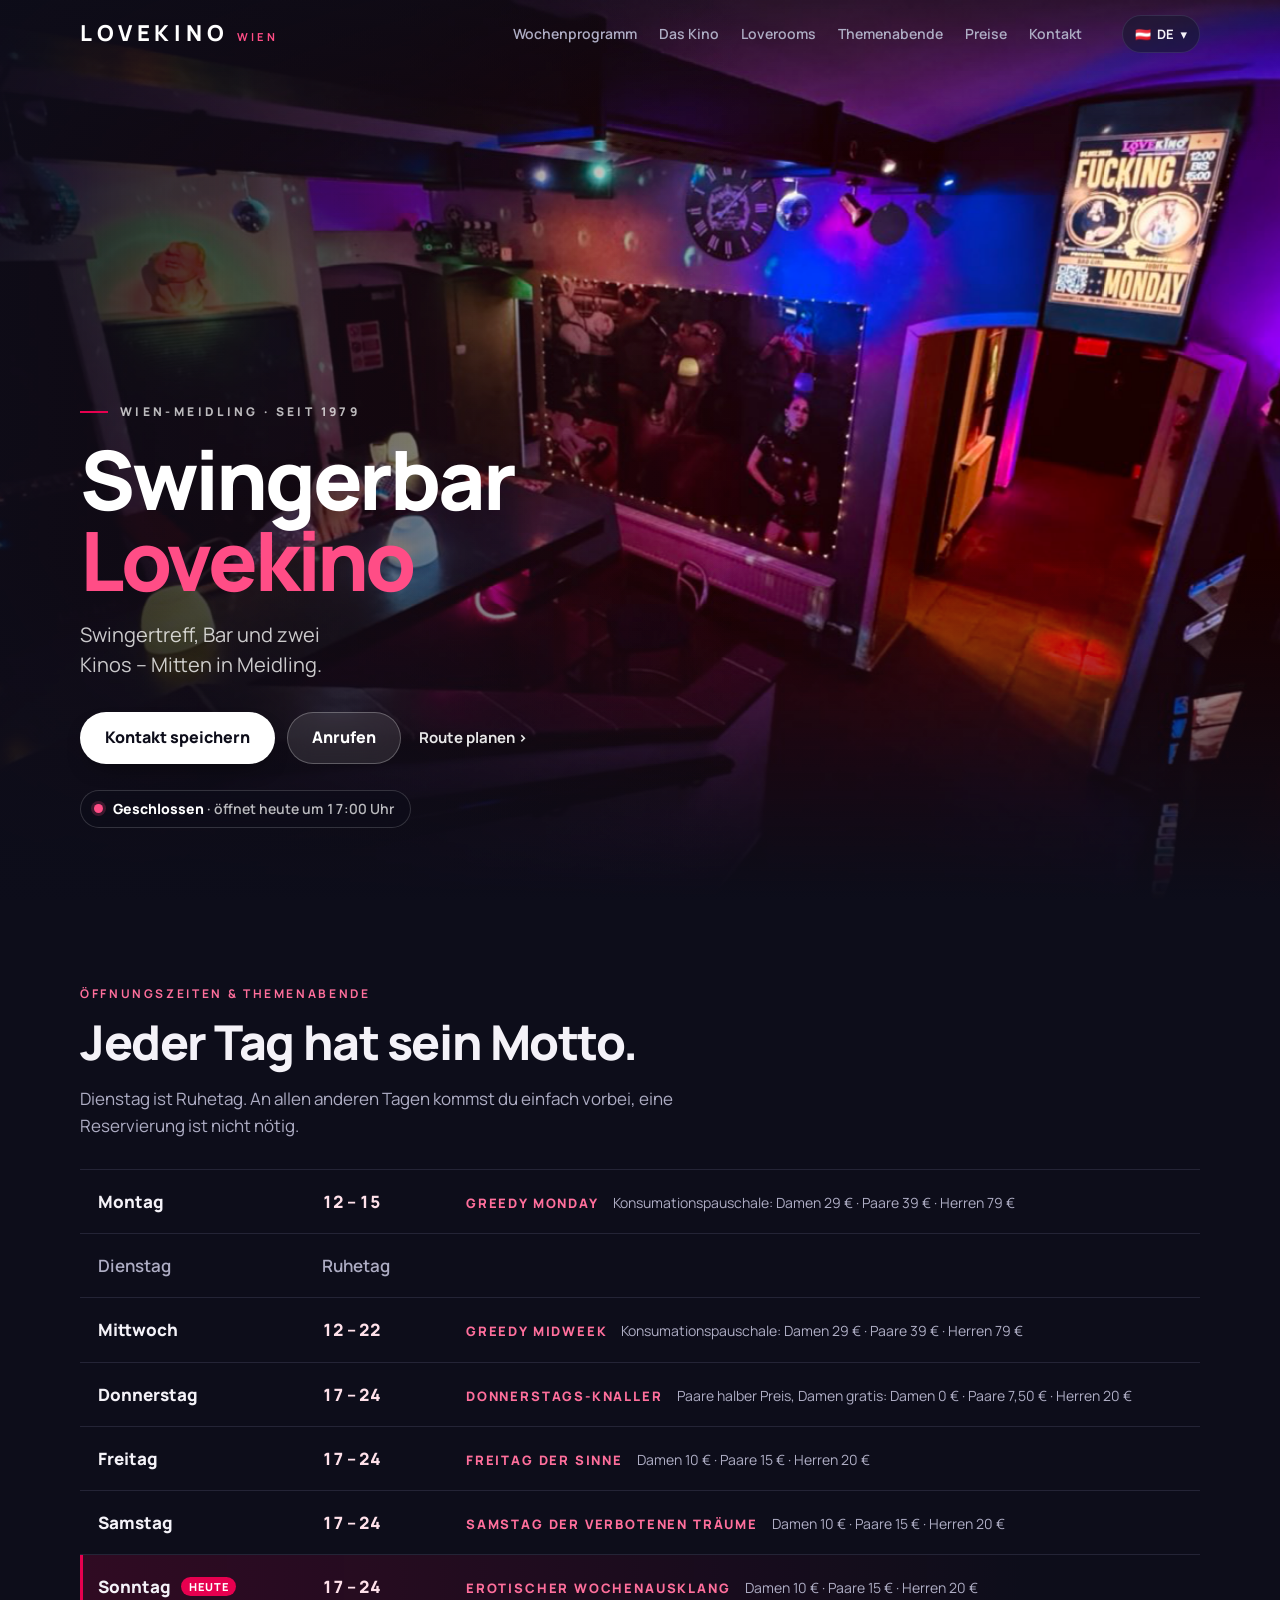
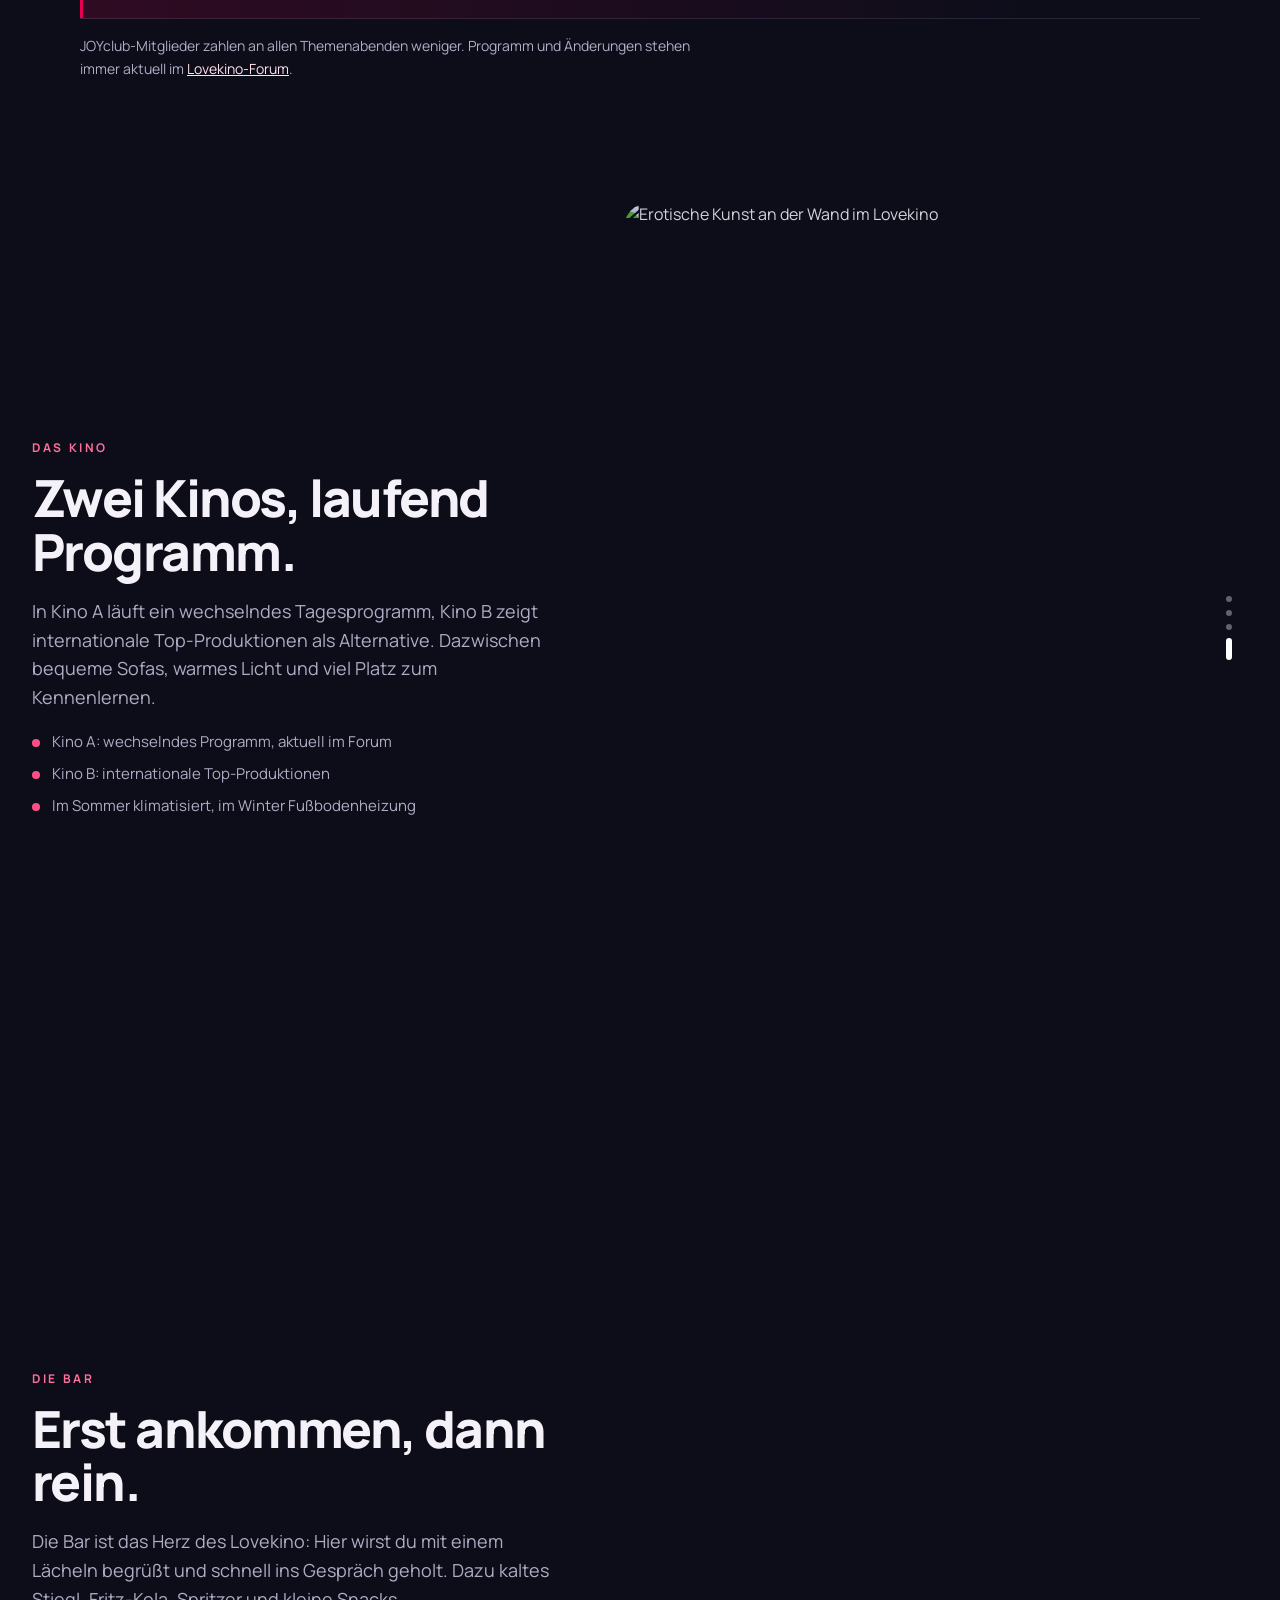
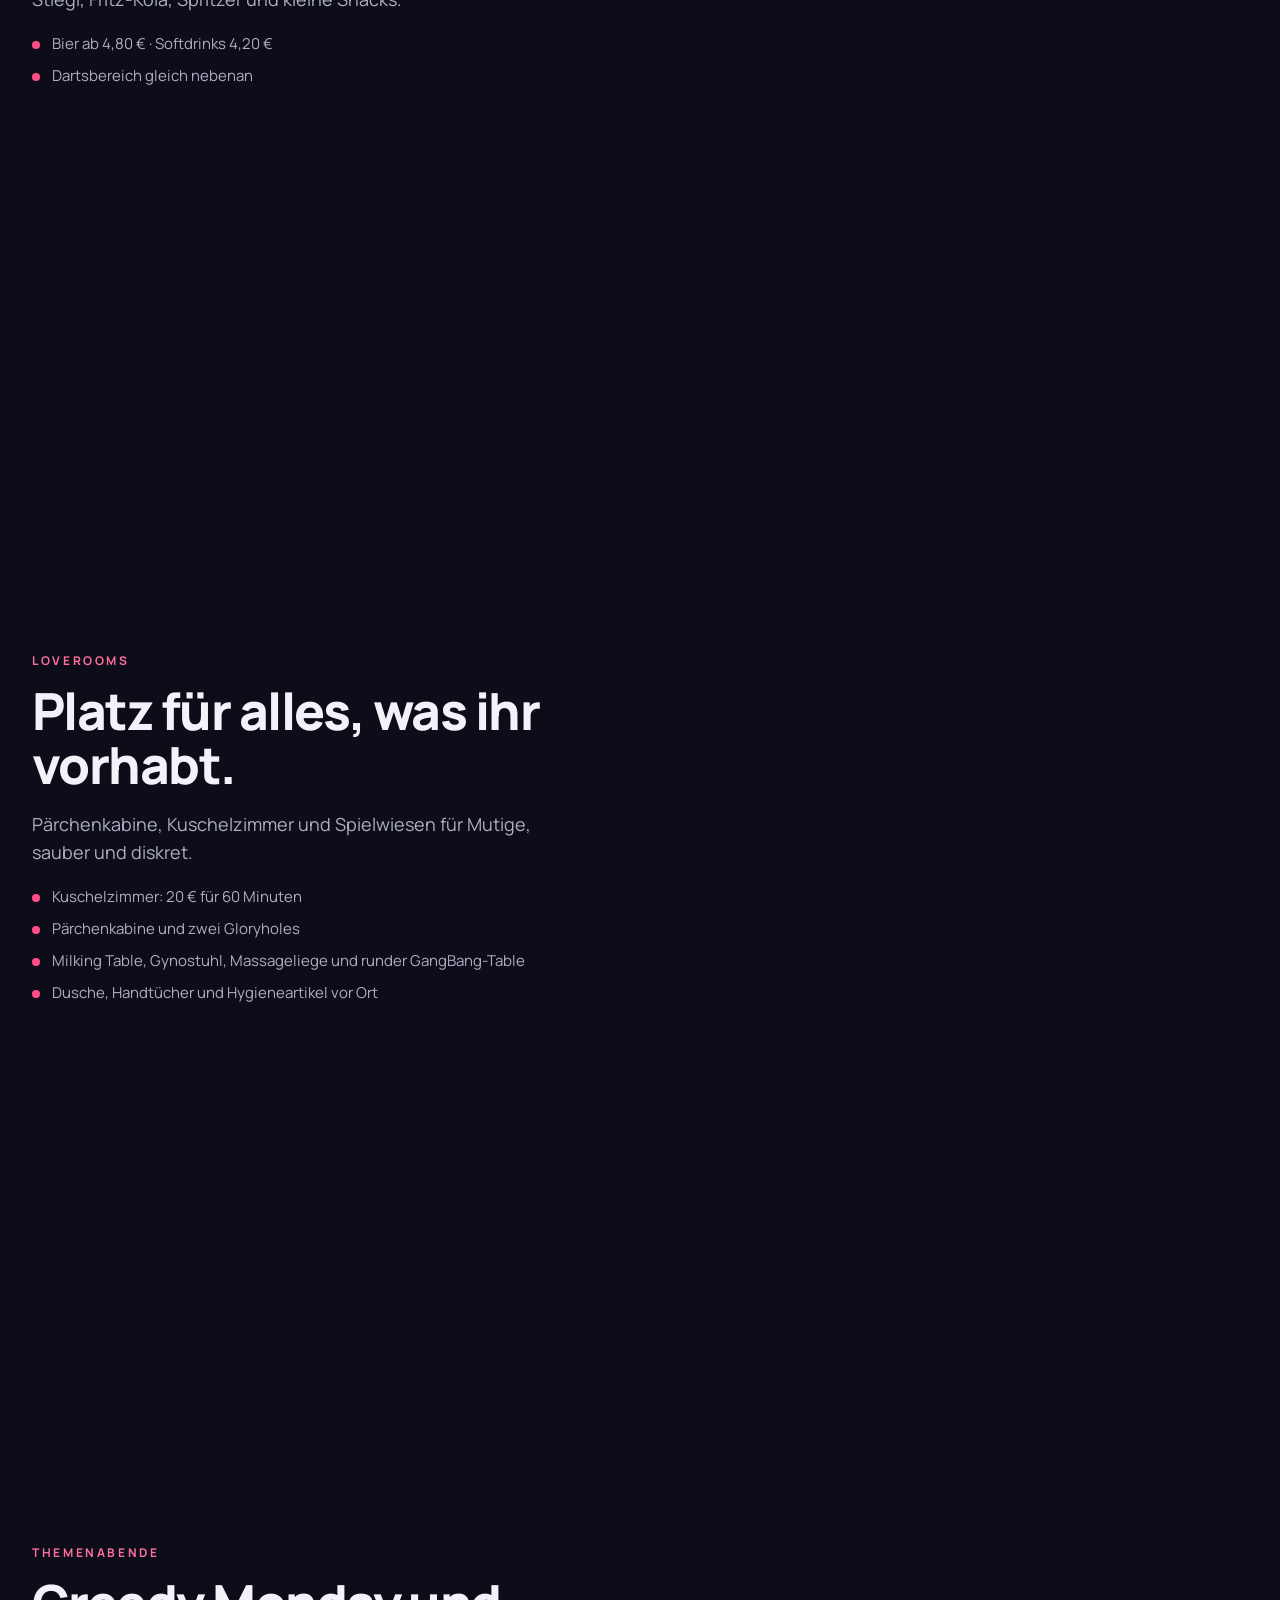
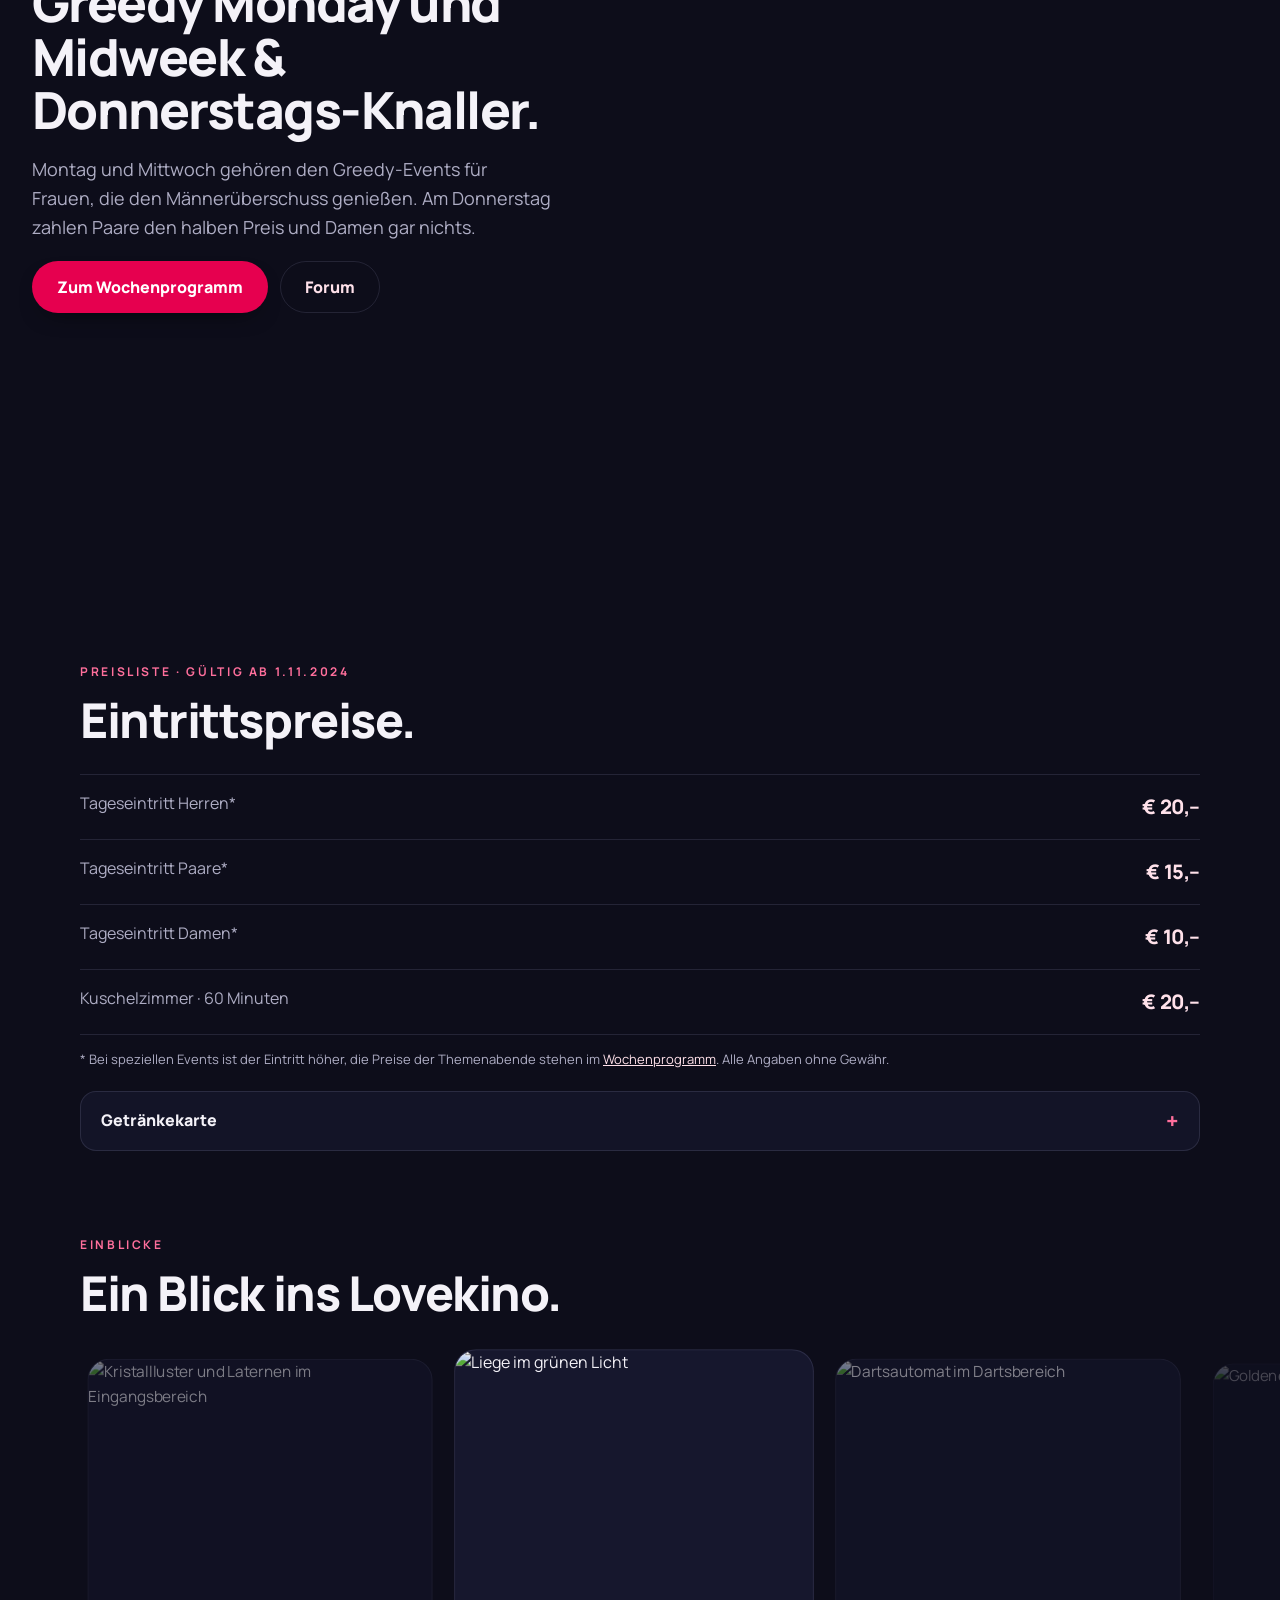
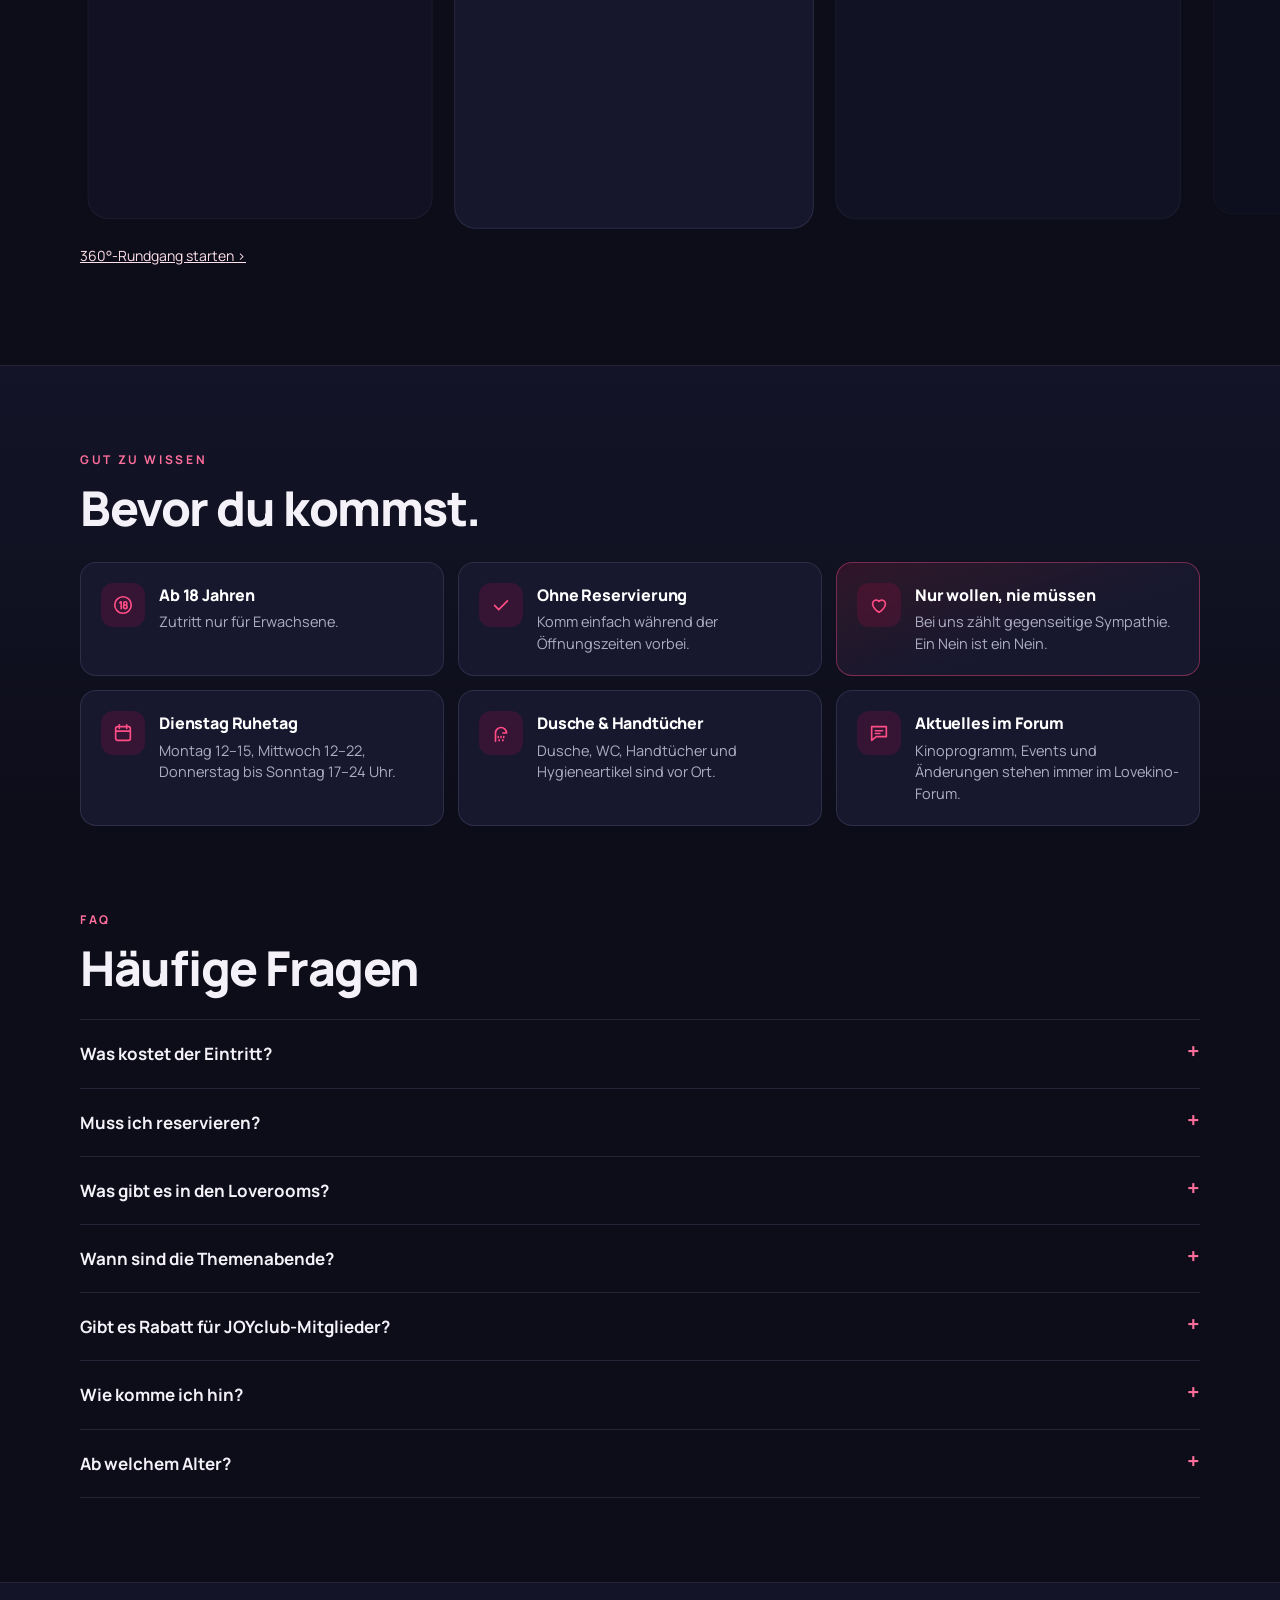
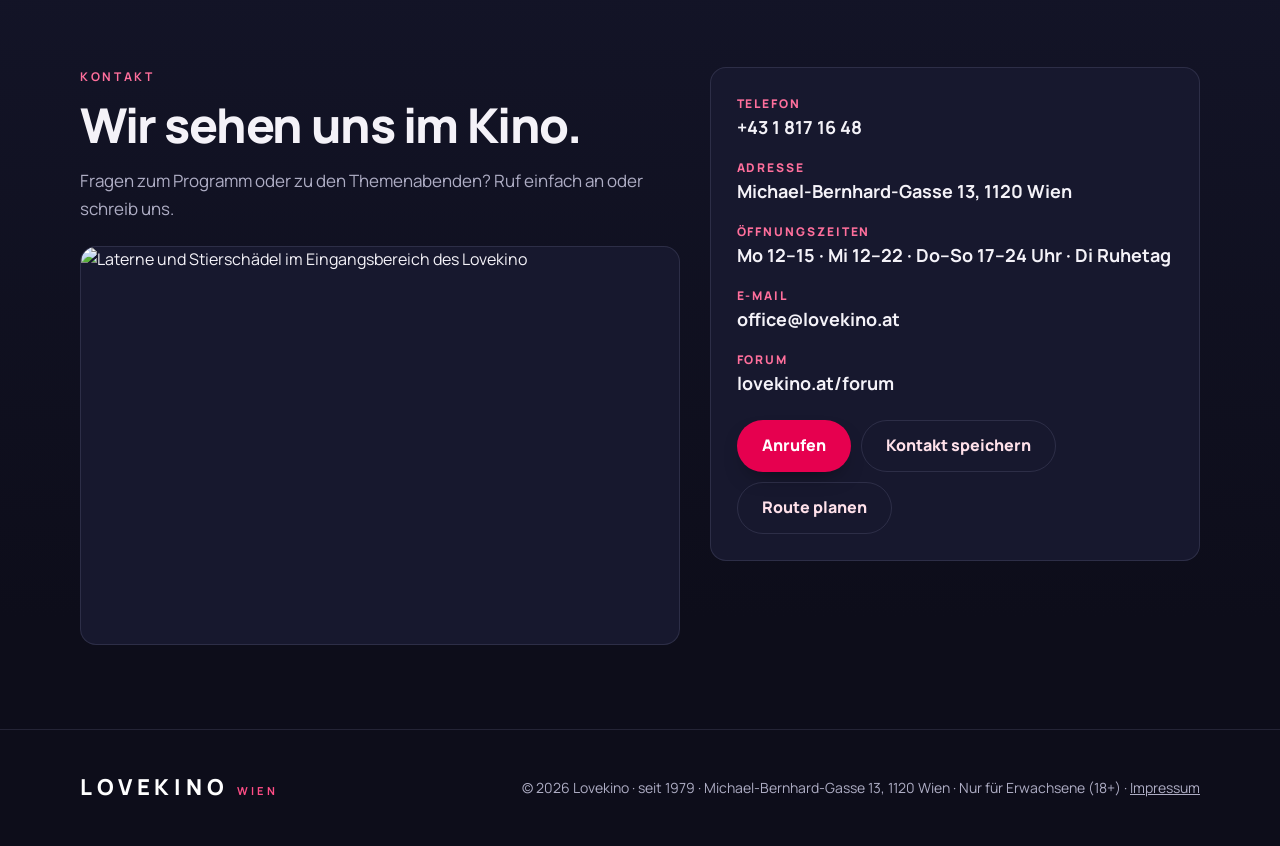
==== commit 3767328a: "kunde (Lovekino Wien, Markus.Waikat): Inhalt/Abschnitte, Texte" ====
--- a/Munkák/Lovekino/index.html
+++ b/Munkák/Lovekino/index.html
@@ -1,6 +1,6 @@
 <!doctype html>
 <html lang="de"><head>
-<meta name="mk-rev" content="U7IYArK8">
+<meta name="mk-rev" content="fMp2K36r">
 <meta charset="utf-8">
 <meta name="viewport" content="width=device-width, initial-scale=1, viewport-fit=cover">
 <title>Lovekino Wien · Erotikkino in Meidling</title>
@@ -507,7 +507,7 @@
     <div class="wrap"><div class="hero-body">
       <p class="hero-kicker" data-i18n="heroKicker">Wien-Meidling · seit 1979</p>
       <h1 data-i18n-html="heroTitle">Swingerbar <span>Lovekino</span></h1>
-      <p class="hero-sub" data-i18n="heroSub">Swingertreff, Bar und zwei Kinos&nbsp;– mitten in Meidling.</p>
+      <p class="hero-sub" data-i18n="heroSub">Swingertreff, Bar und zwei Kinos&nbsp;– Mitten in Meidling.</p>
       <div class="hero-cta">
         <a class="btn btn-white" href="lovekino.vcf" download=""><span data-i18n="ctaSave">Kontakt speichern</span></a>
         <a class="btn btn-glass" href="tel:+4318171648"><span data-i18n="ctaCall">Anrufen</span></a>
@@ -838,4 +838,5 @@
 
 
 
+
 </body></html>
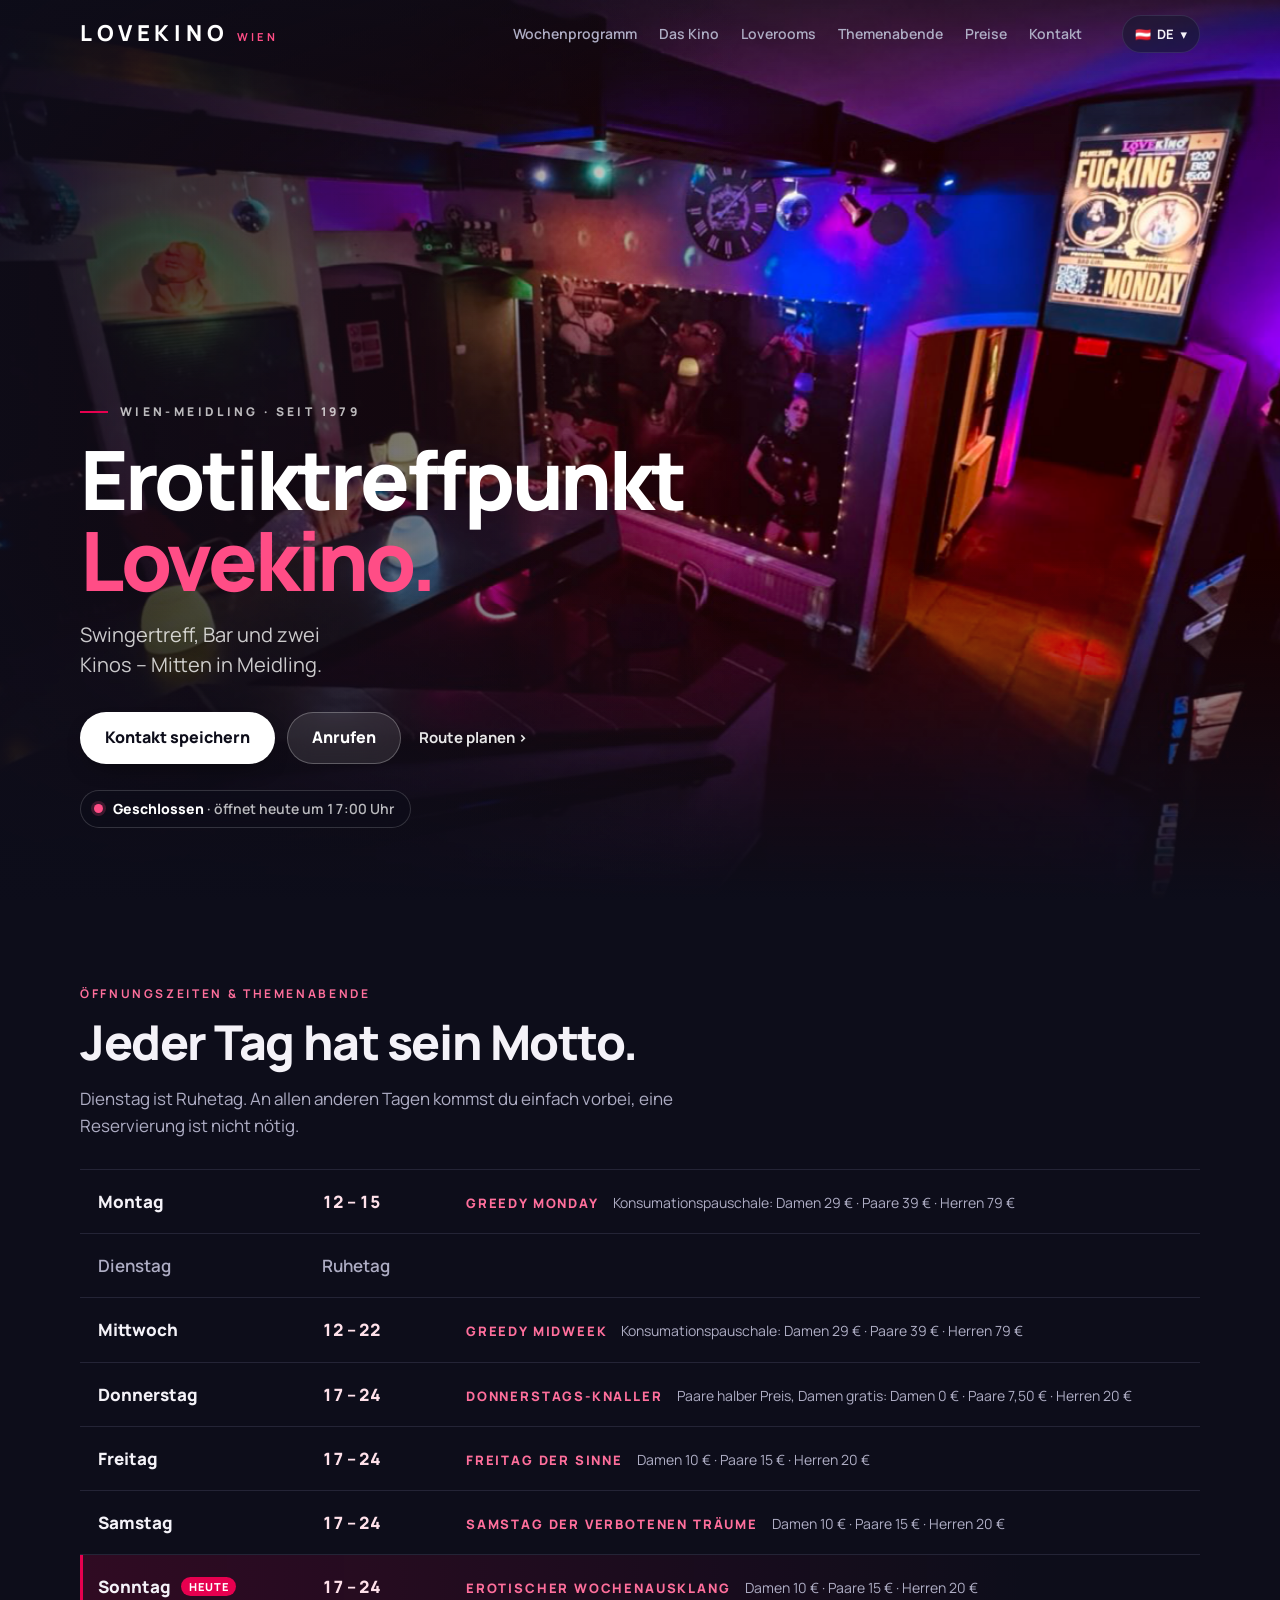
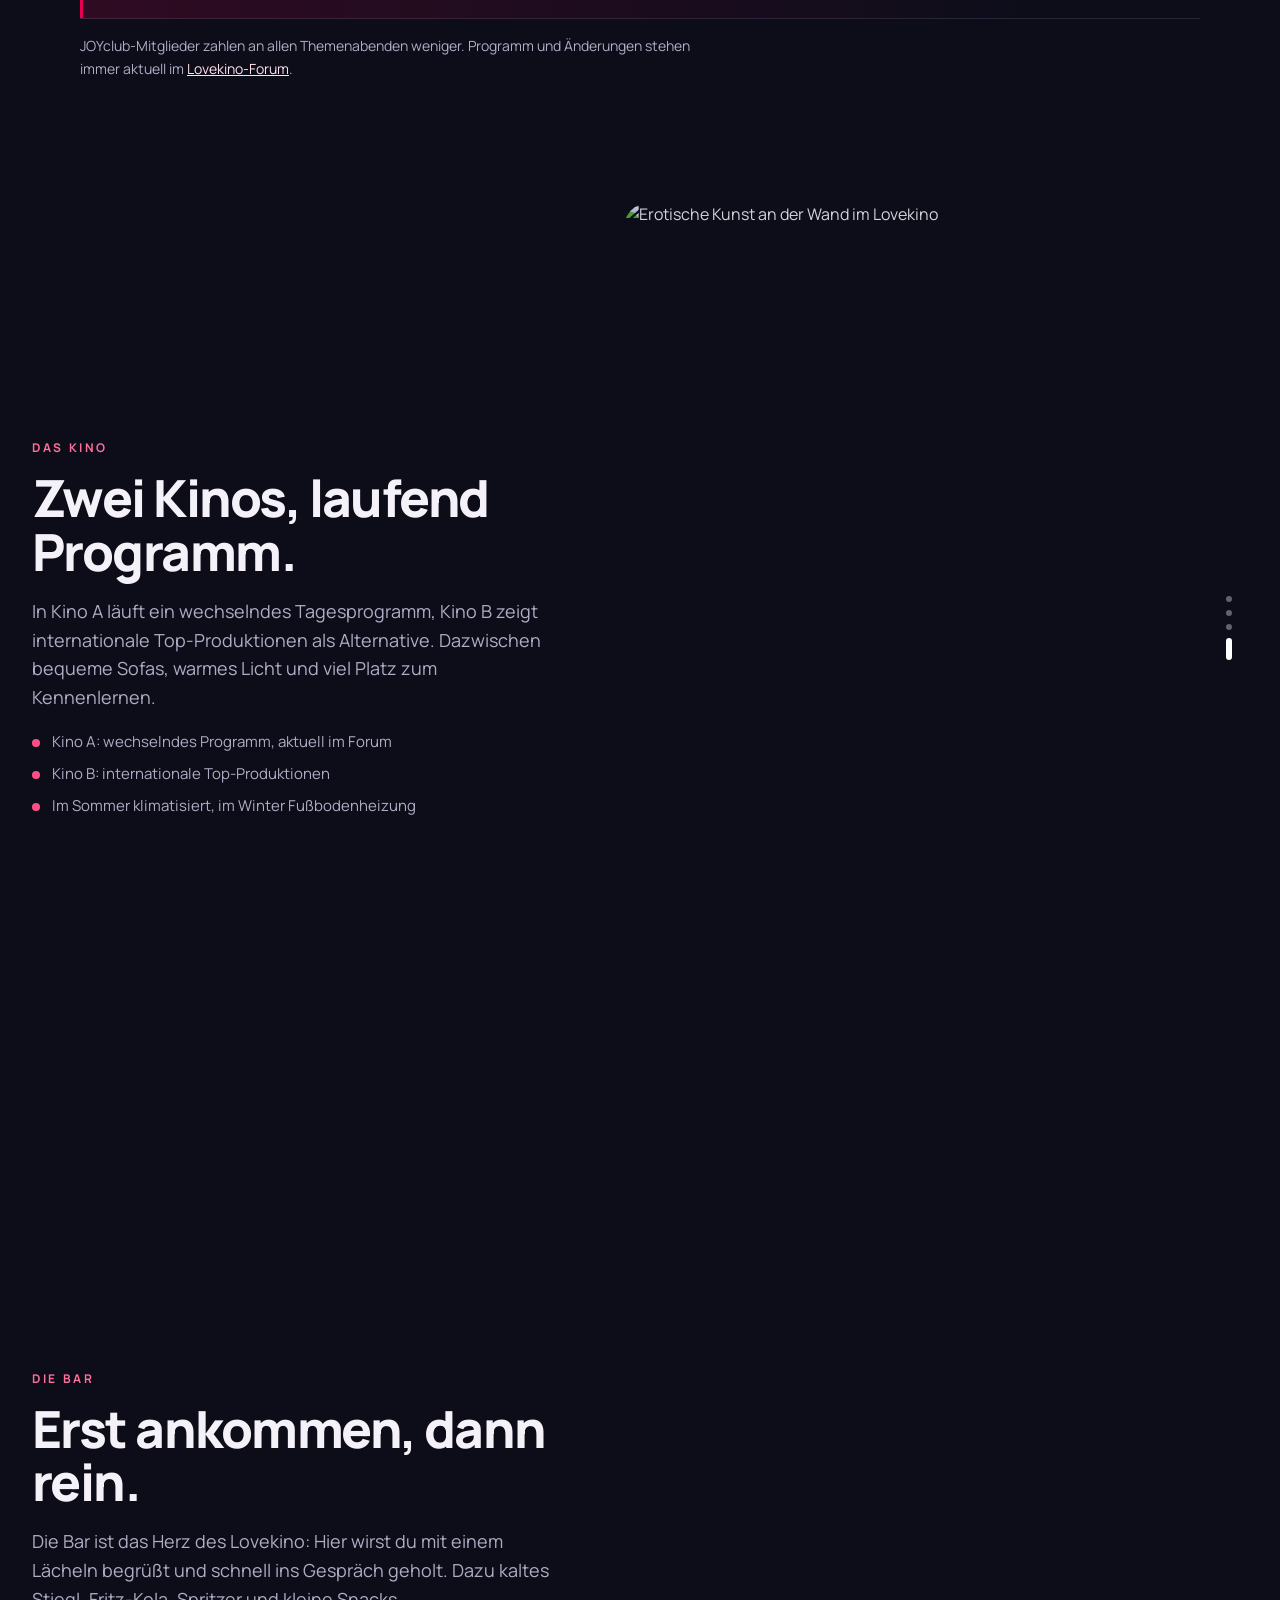
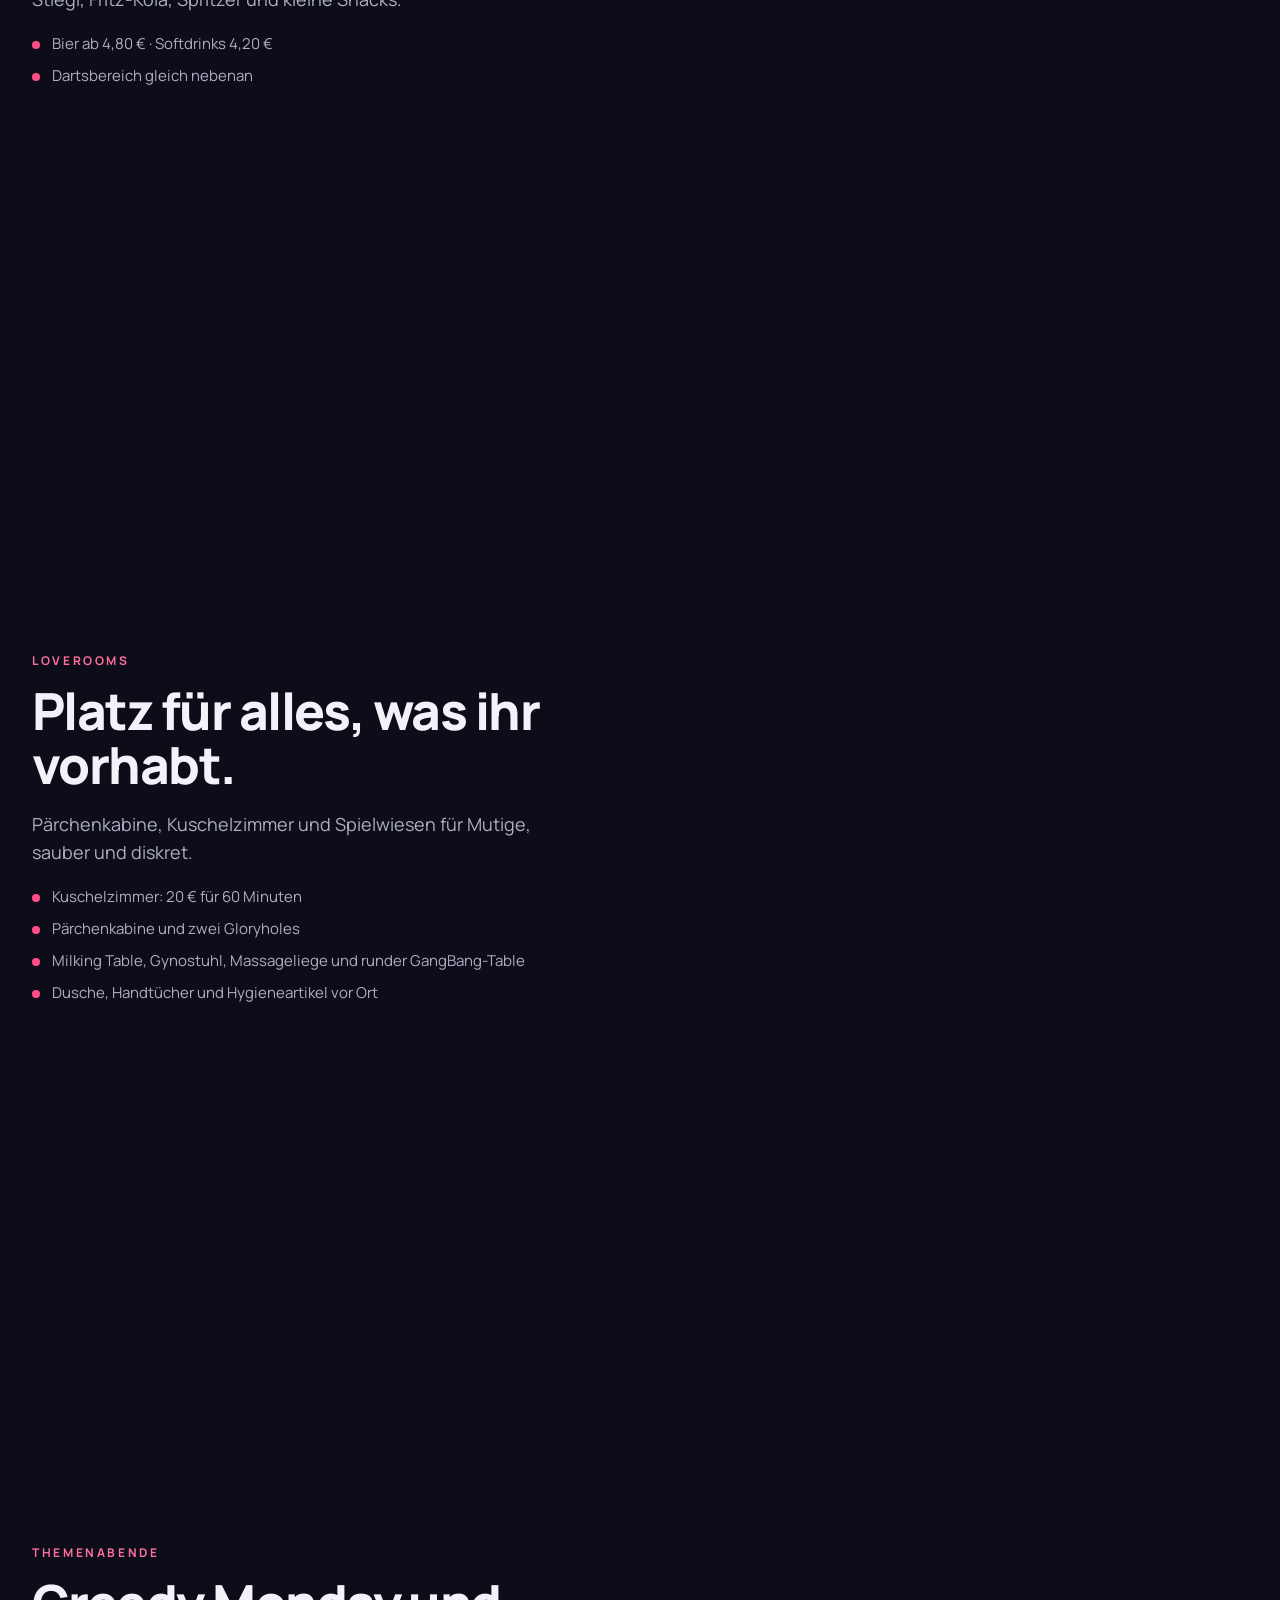
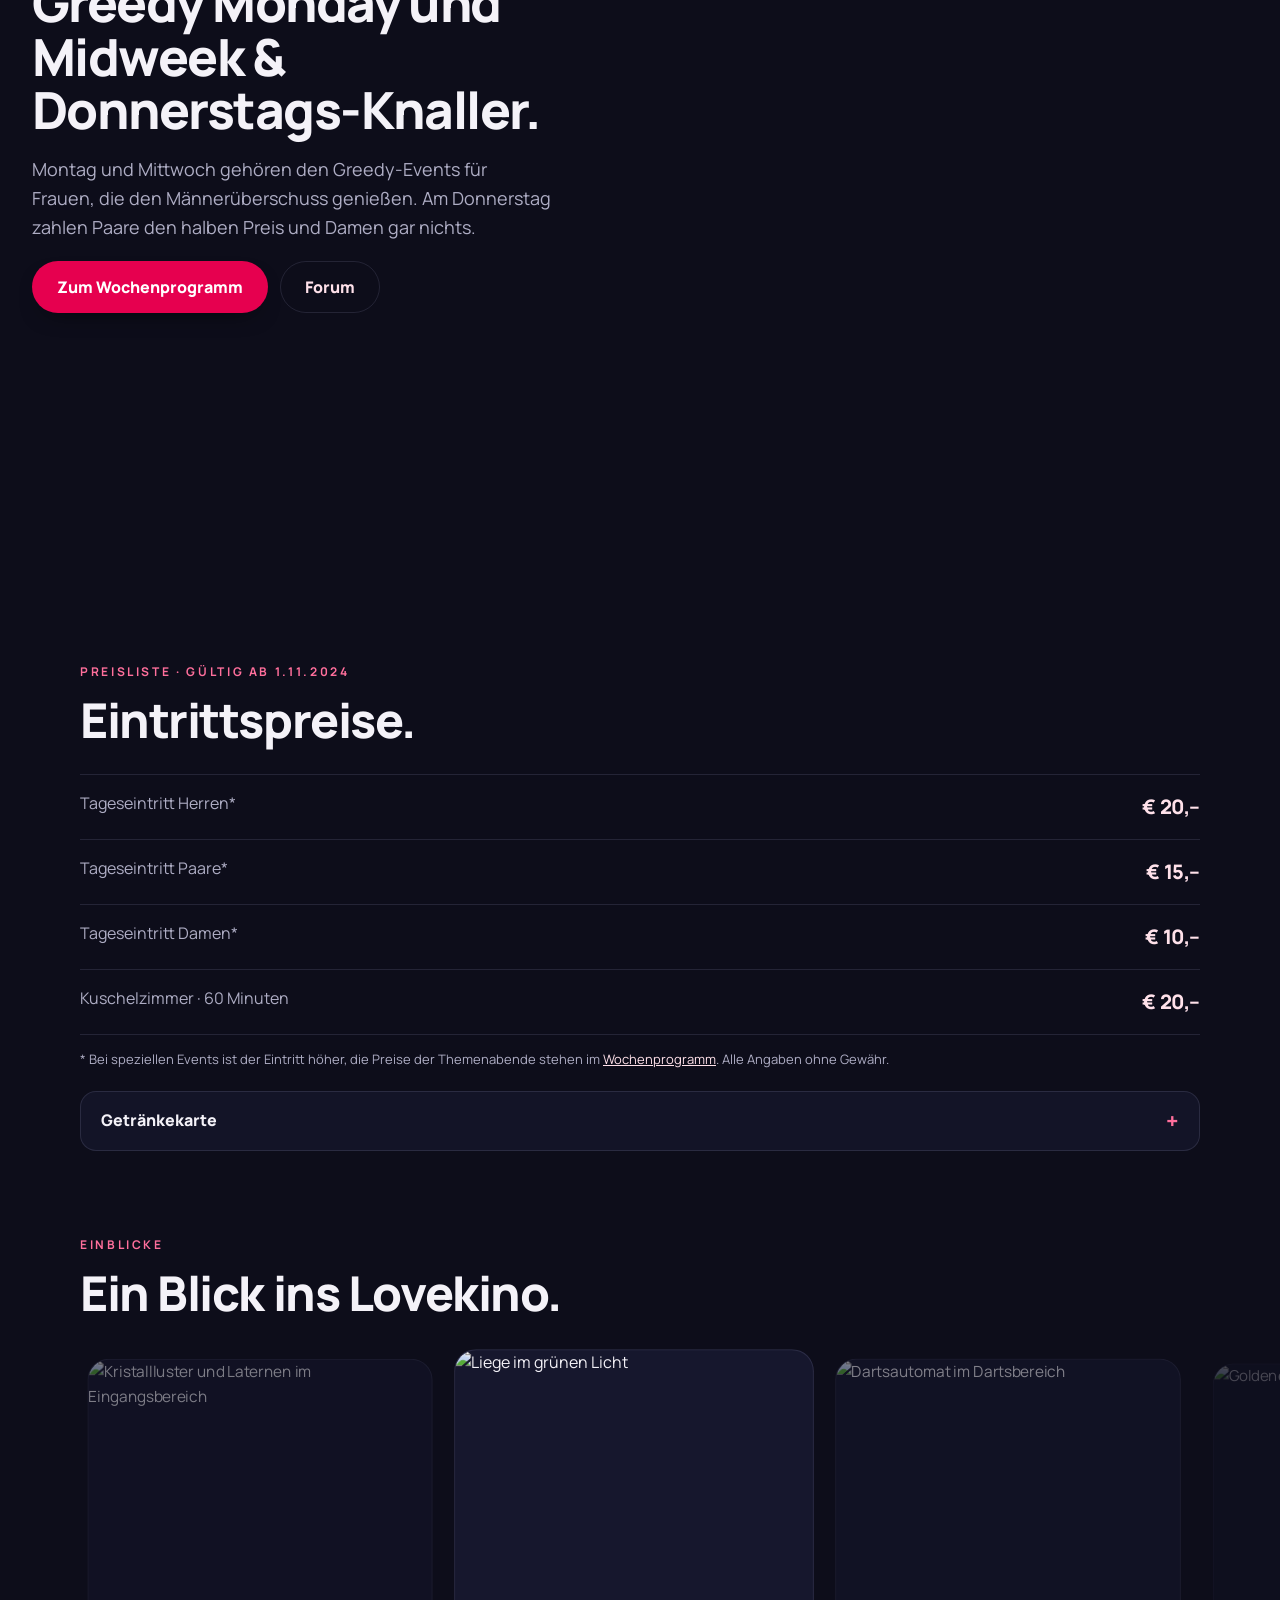
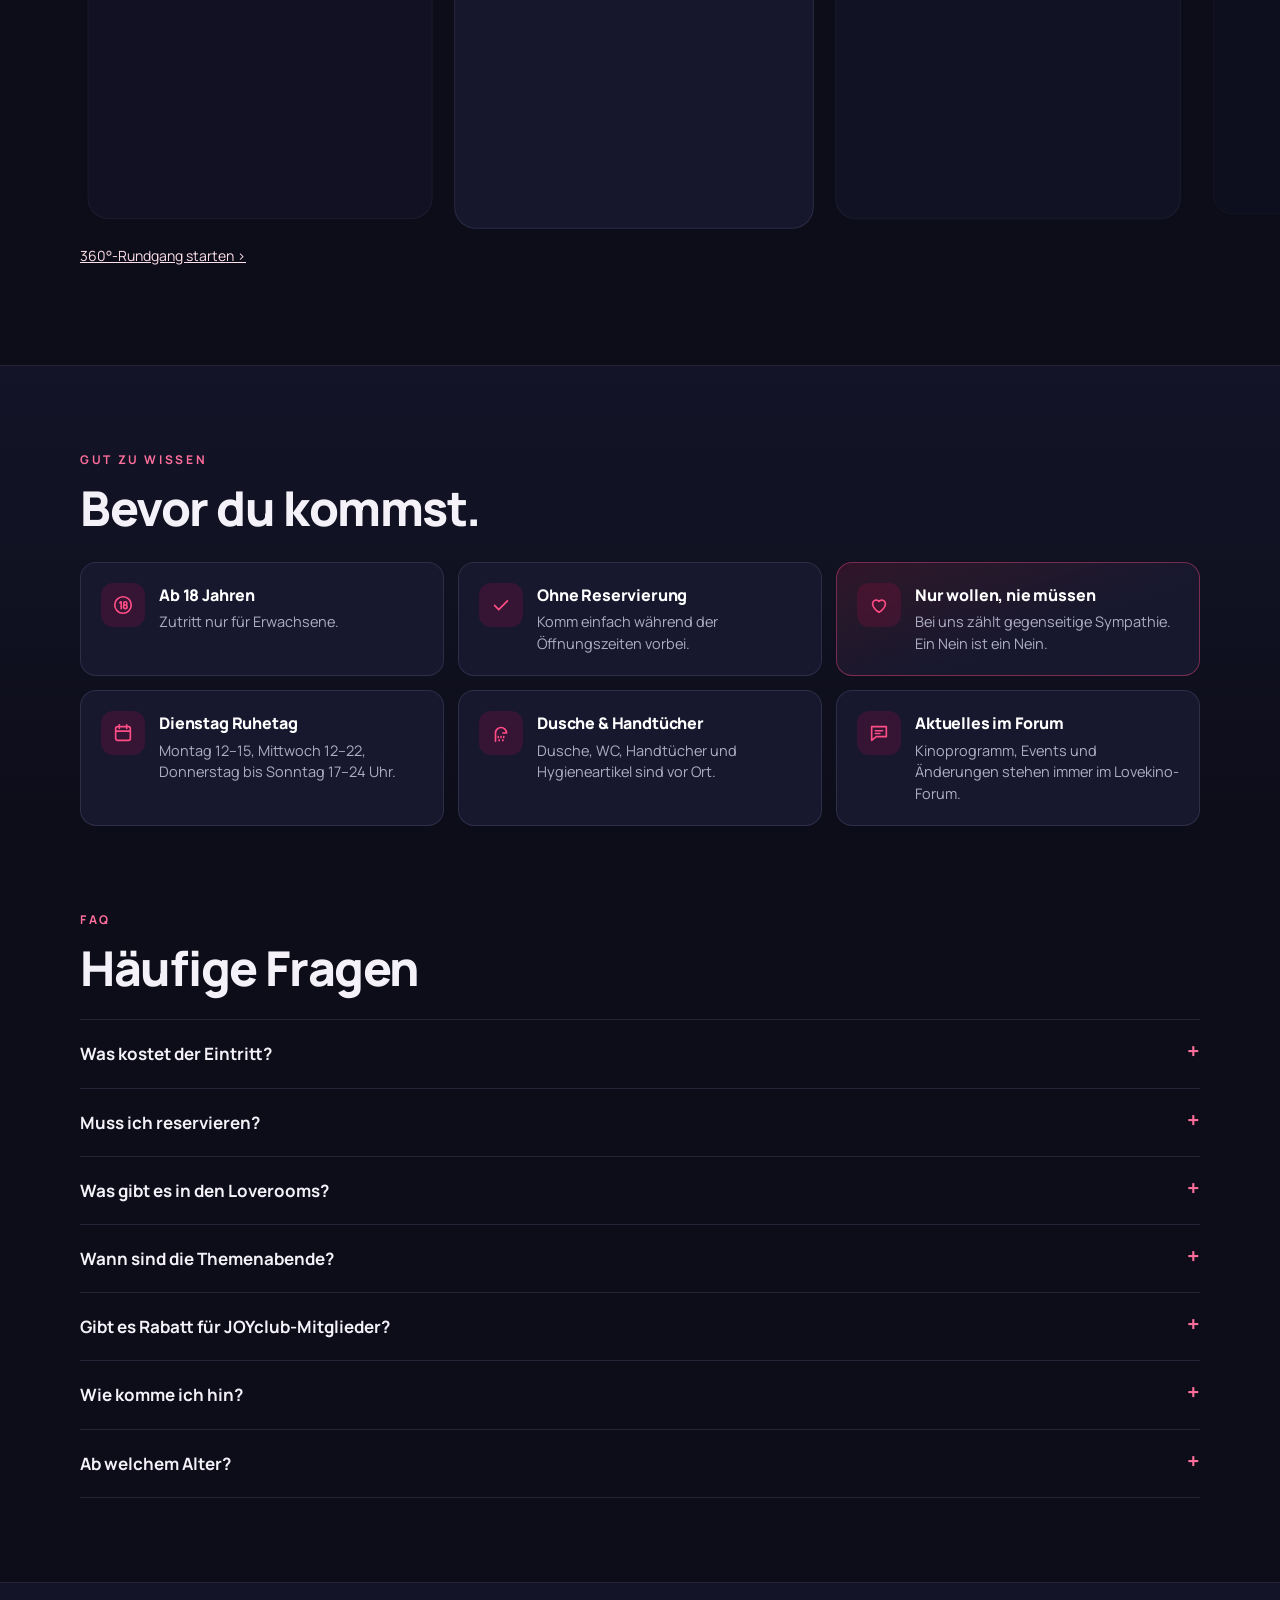
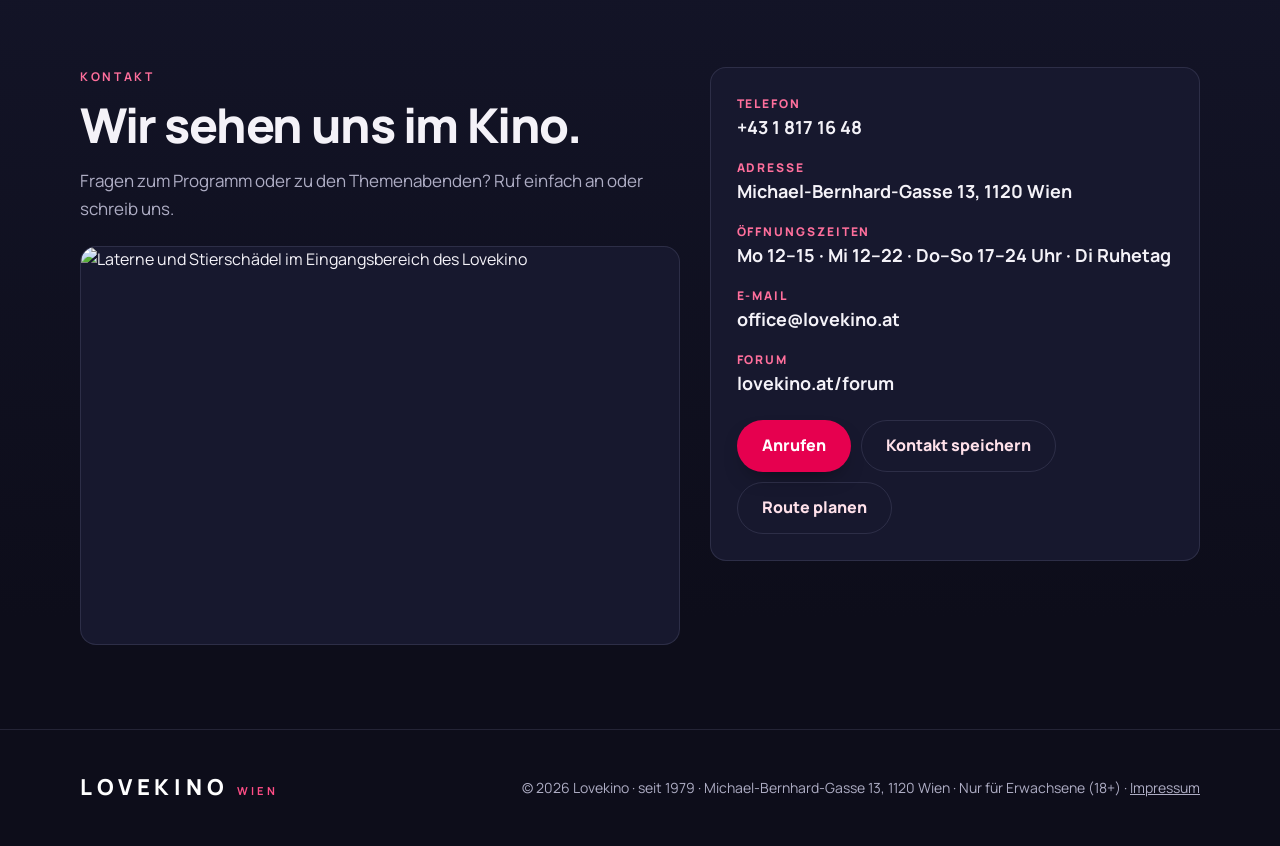
==== commit a6094ef1: "kunde (Lovekino Wien, Markus.Waikat): Inhalt/Abschnitte, Texte" ====
--- a/Munkák/Lovekino/index.html
+++ b/Munkák/Lovekino/index.html
@@ -1,6 +1,6 @@
 <!doctype html>
 <html lang="de"><head>
-<meta name="mk-rev" content="fMp2K36r">
+<meta name="mk-rev" content="I3YoYYds">
 <meta charset="utf-8">
 <meta name="viewport" content="width=device-width, initial-scale=1, viewport-fit=cover">
 <title>Lovekino Wien · Erotikkino in Meidling</title>
@@ -506,7 +506,7 @@
     <div class="hero-photo"><img src="img/up-mv858nvv-img-6332.png" alt="Lovekino Wien – Kinosaal mit Leinwand, Ledersesseln und Lichterketten" width="1448" height="1086" fetchpriority="high"></div>
     <div class="wrap"><div class="hero-body">
       <p class="hero-kicker" data-i18n="heroKicker">Wien-Meidling · seit 1979</p>
-      <h1 data-i18n-html="heroTitle">Swingerbar <span>Lovekino</span></h1>
+      <h1 data-i18n-html="heroTitle">Erotiktreffpunkt <span>Lovekino.</span></h1>
       <p class="hero-sub" data-i18n="heroSub">Swingertreff, Bar und zwei Kinos&nbsp;– Mitten in Meidling.</p>
       <div class="hero-cta">
         <a class="btn btn-white" href="lovekino.vcf" download=""><span data-i18n="ctaSave">Kontakt speichern</span></a>
@@ -839,4 +839,5 @@
 
 
 
+
 </body></html>
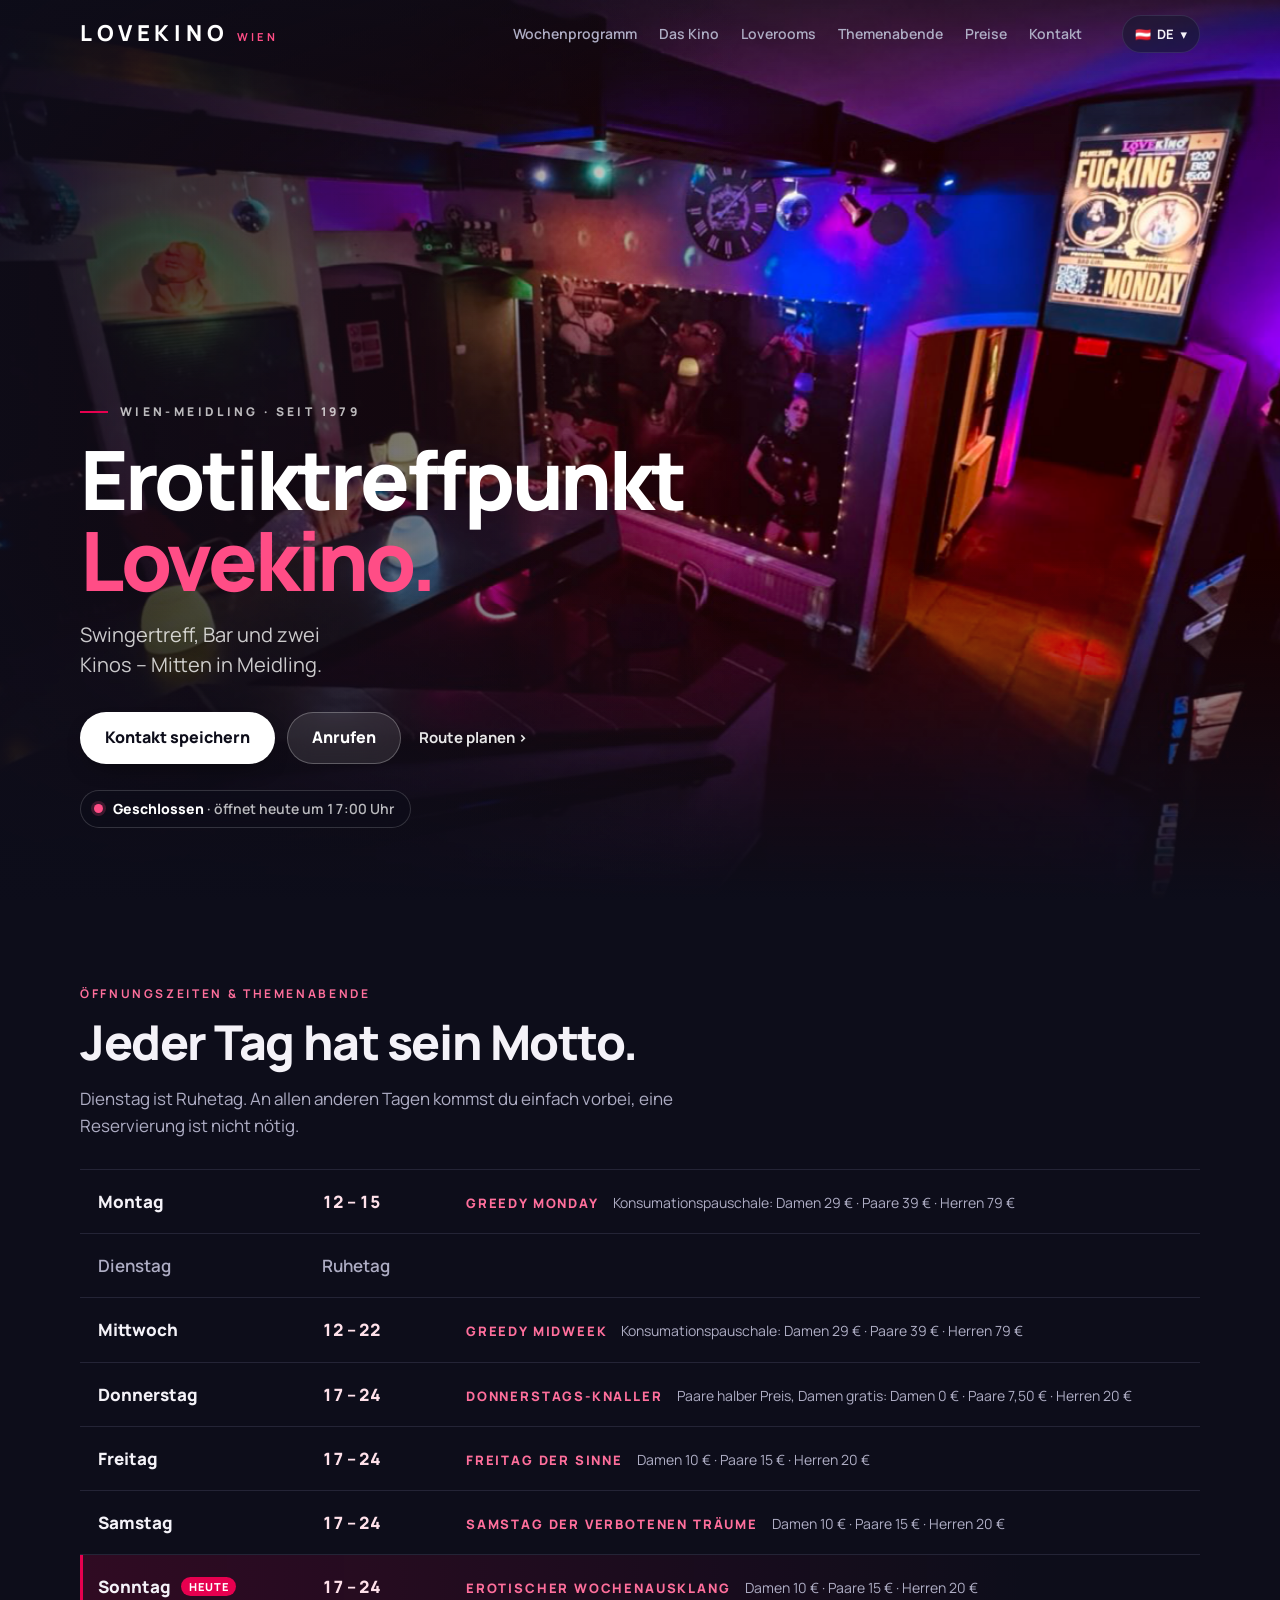
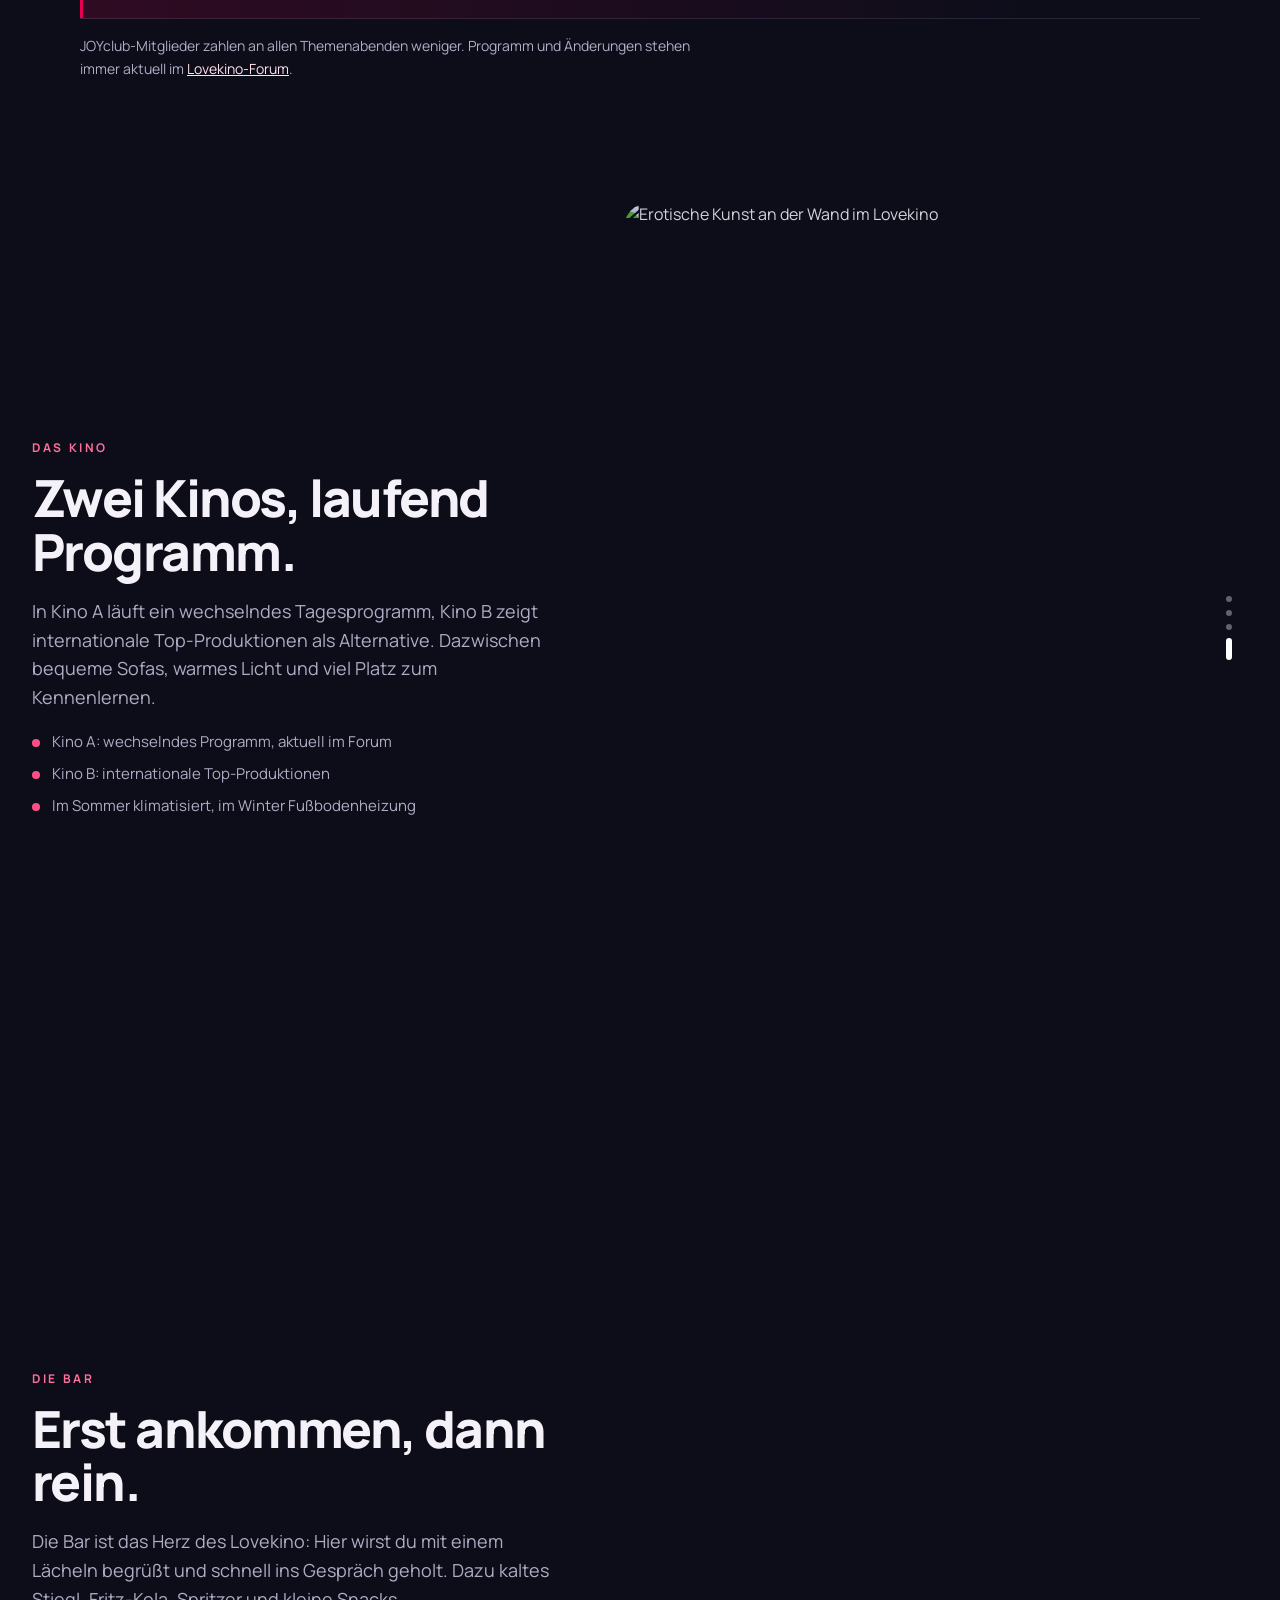
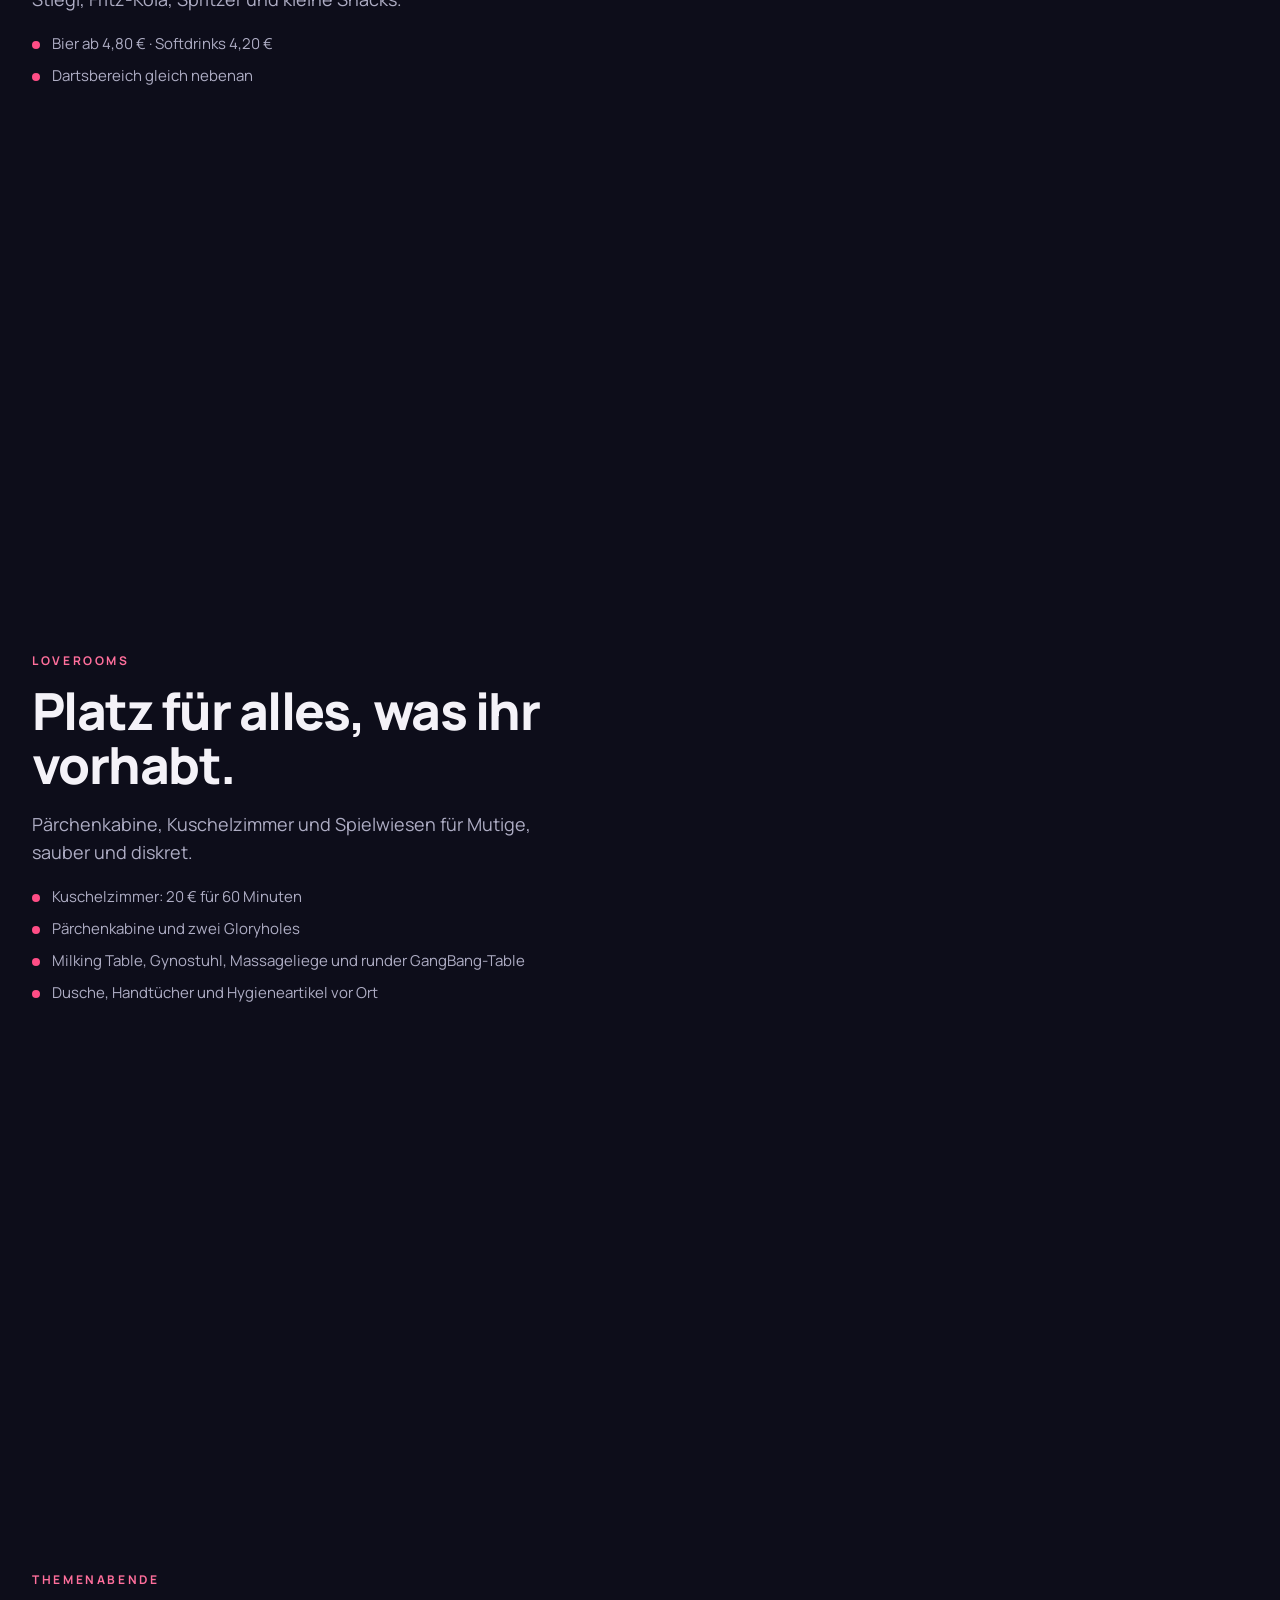
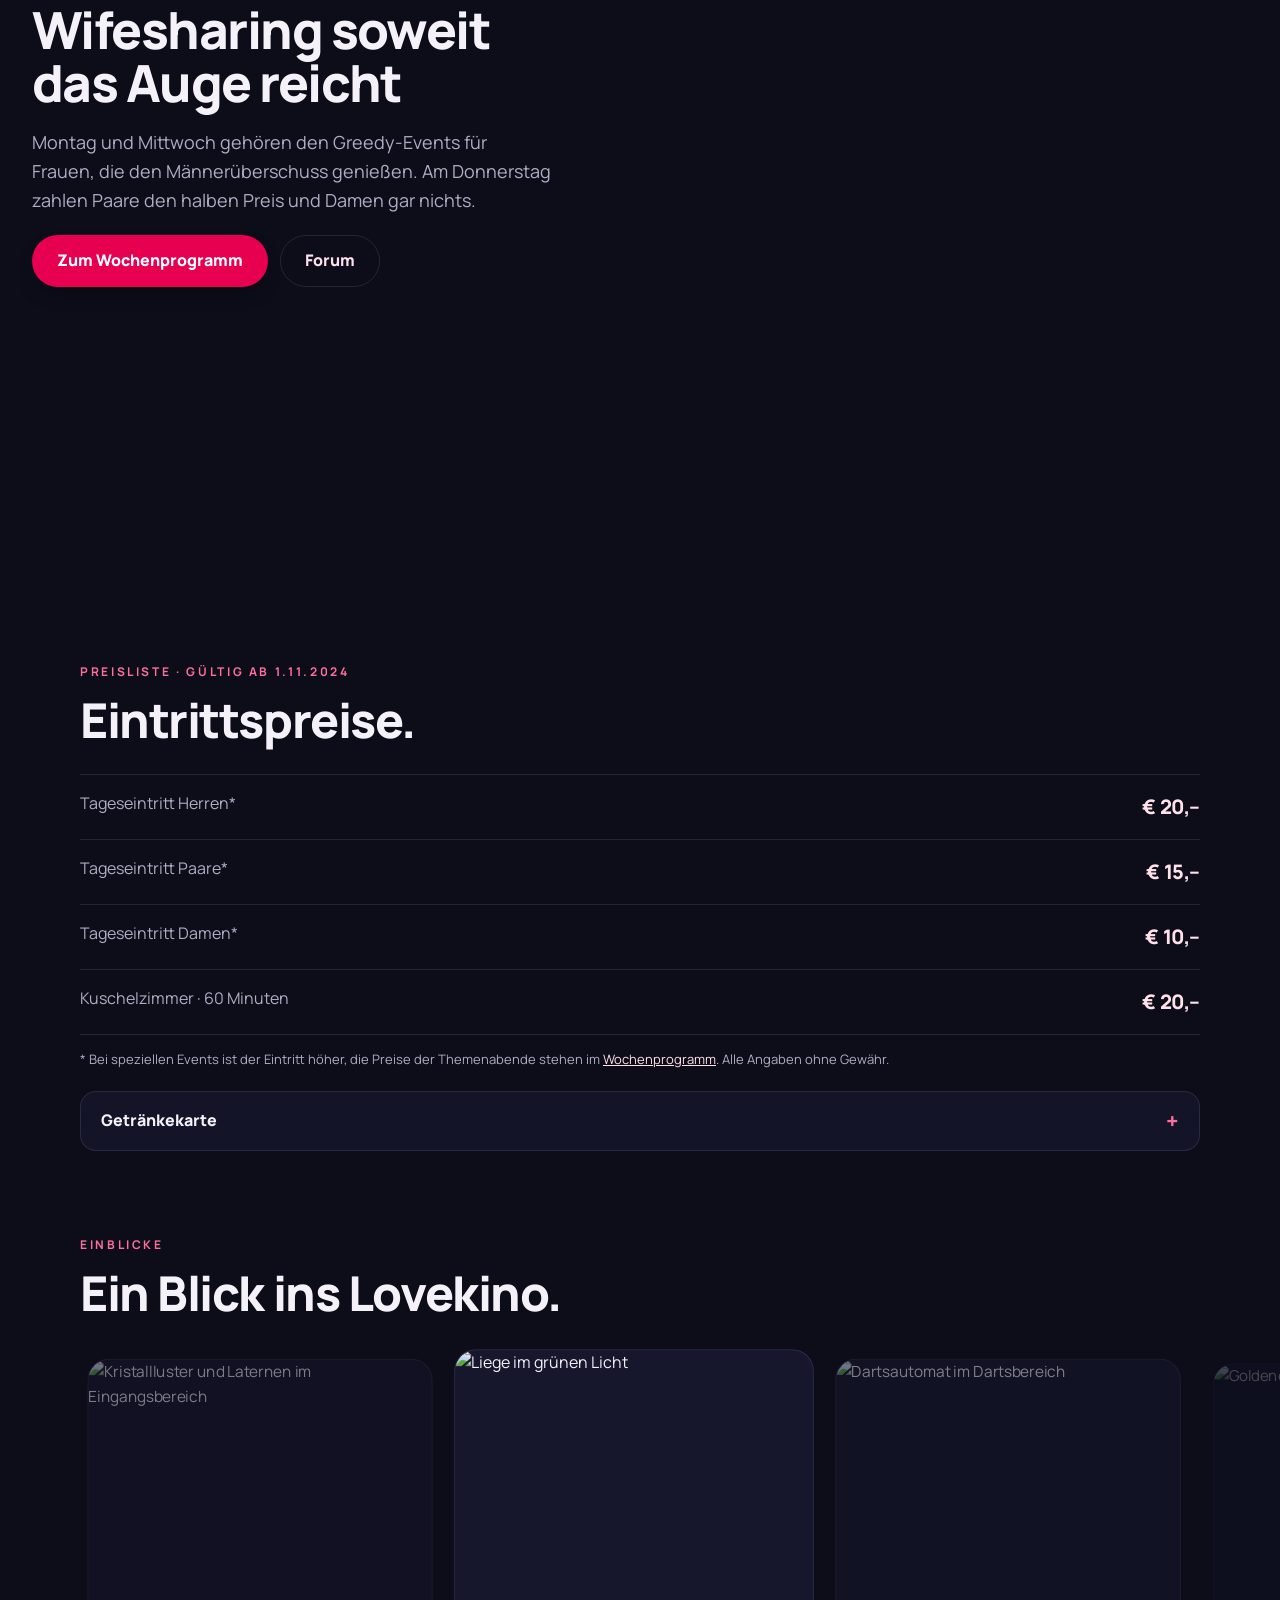
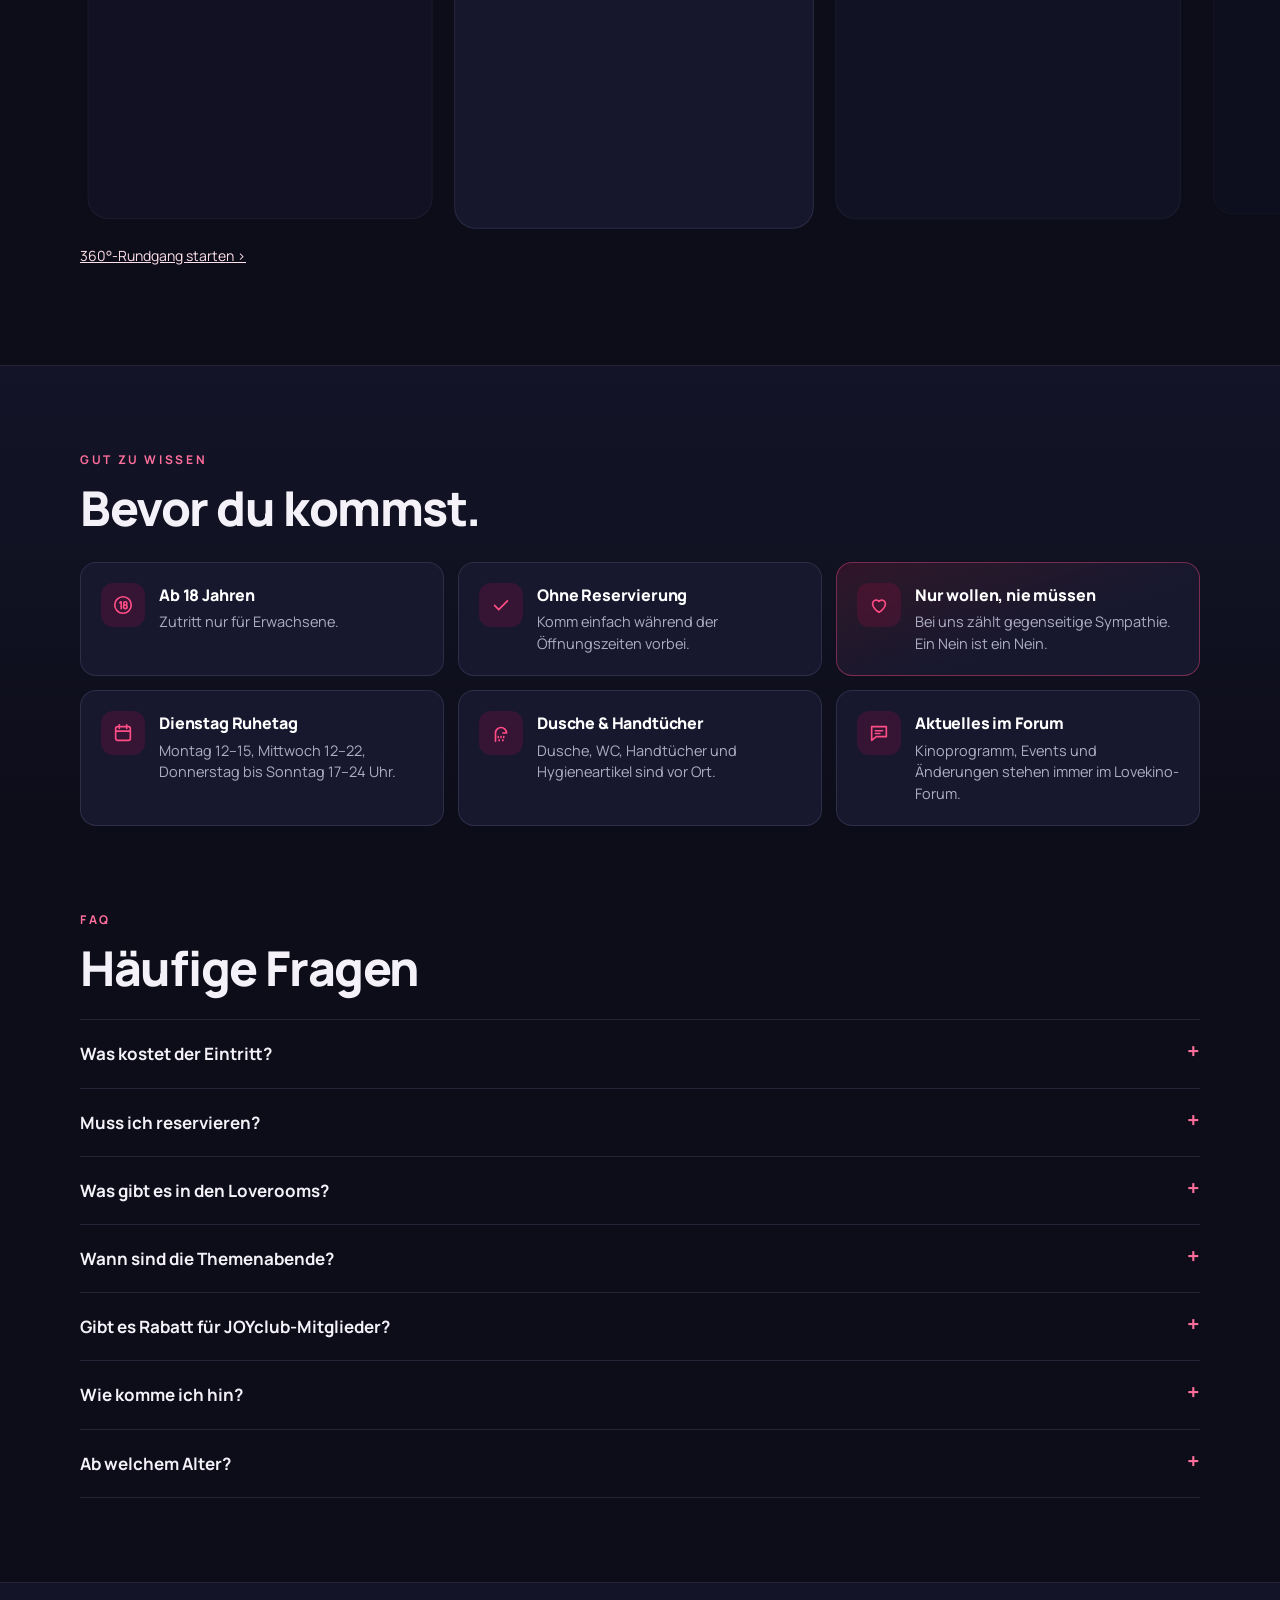
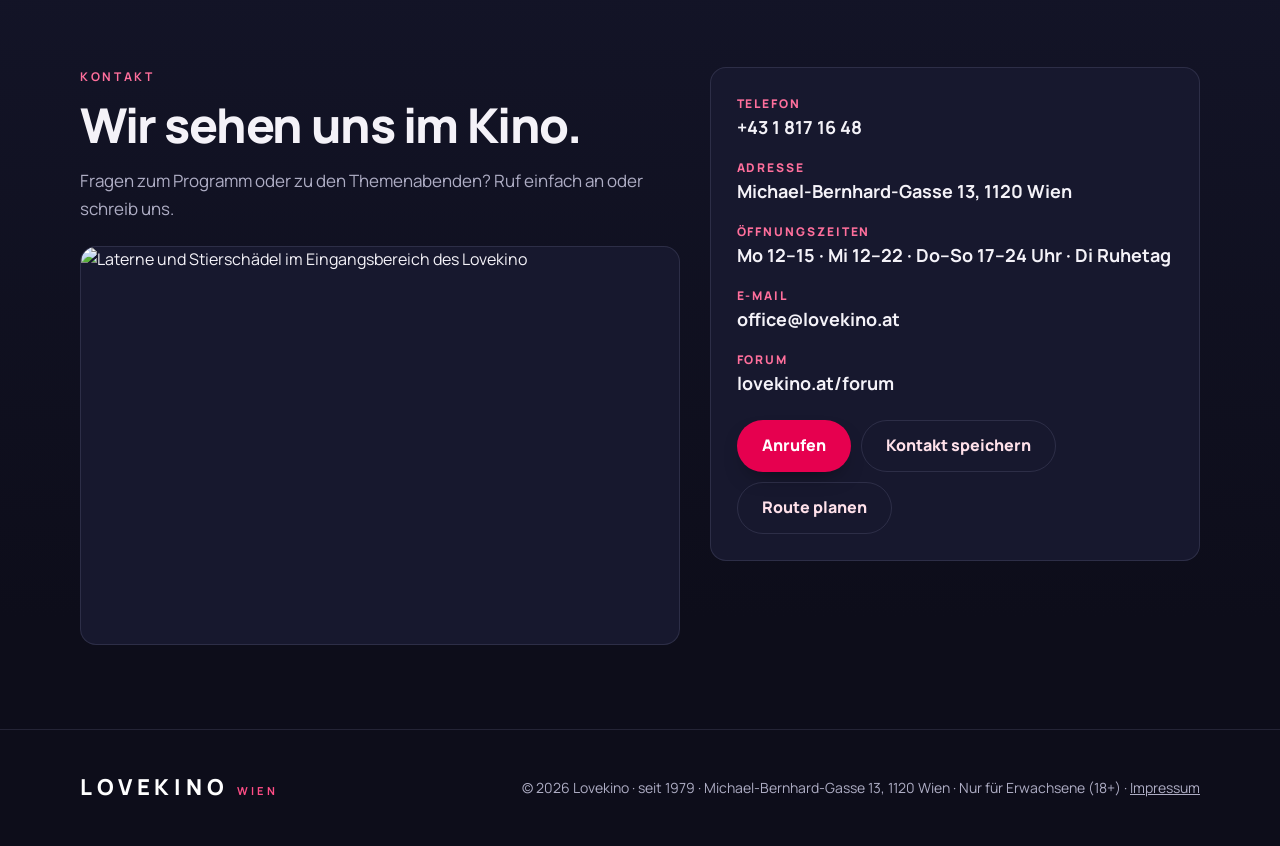
==== commit e6e66950: "kunde (Lovekino Wien, Markus.Waikat): Inhalt/Abschnitte, Texte" ====
--- a/Munkák/Lovekino/index.html
+++ b/Munkák/Lovekino/index.html
@@ -1,6 +1,6 @@
 <!doctype html>
 <html lang="de"><head>
-<meta name="mk-rev" content="I3YoYYds">
+<meta name="mk-rev" content="RVKx5ilC">
 <meta charset="utf-8">
 <meta name="viewport" content="width=device-width, initial-scale=1, viewport-fit=cover">
 <title>Lovekino Wien · Erotikkino in Meidling</title>
@@ -587,7 +587,7 @@
       <article class="st-panel" id="themen" data-i="3">
         <div class="st-card">
         <p class="eyebrow" data-i18n="evEyebrow">Themenabende</p>
-        <h2 data-i18n="evTitle">Greedy Monday und Midweek &amp; Donnerstags-Knaller.</h2>
+        <h2 data-i18n="evTitle">Wifesharing soweit das Auge reicht</h2>
         <p class="lead" data-i18n="evLead">Montag und Mittwoch gehören den Greedy-Events für Frauen, die den Männerüberschuss genießen. Am Donnerstag zahlen Paare den halben Preis und Damen gar nichts.</p>
         <div class="hero-cta"><a class="btn btn-red" href="#zeiten"><span data-i18n="evWeek">Zum Wochenprogramm</span></a><a class="btn btn-ghost" href="https://lovekino.at/forum/" target="_blank" rel="noopener"><span data-i18n="evForum">Forum</span></a></div>
         </div>
@@ -840,4 +840,5 @@
 
 
 
+
 </body></html>
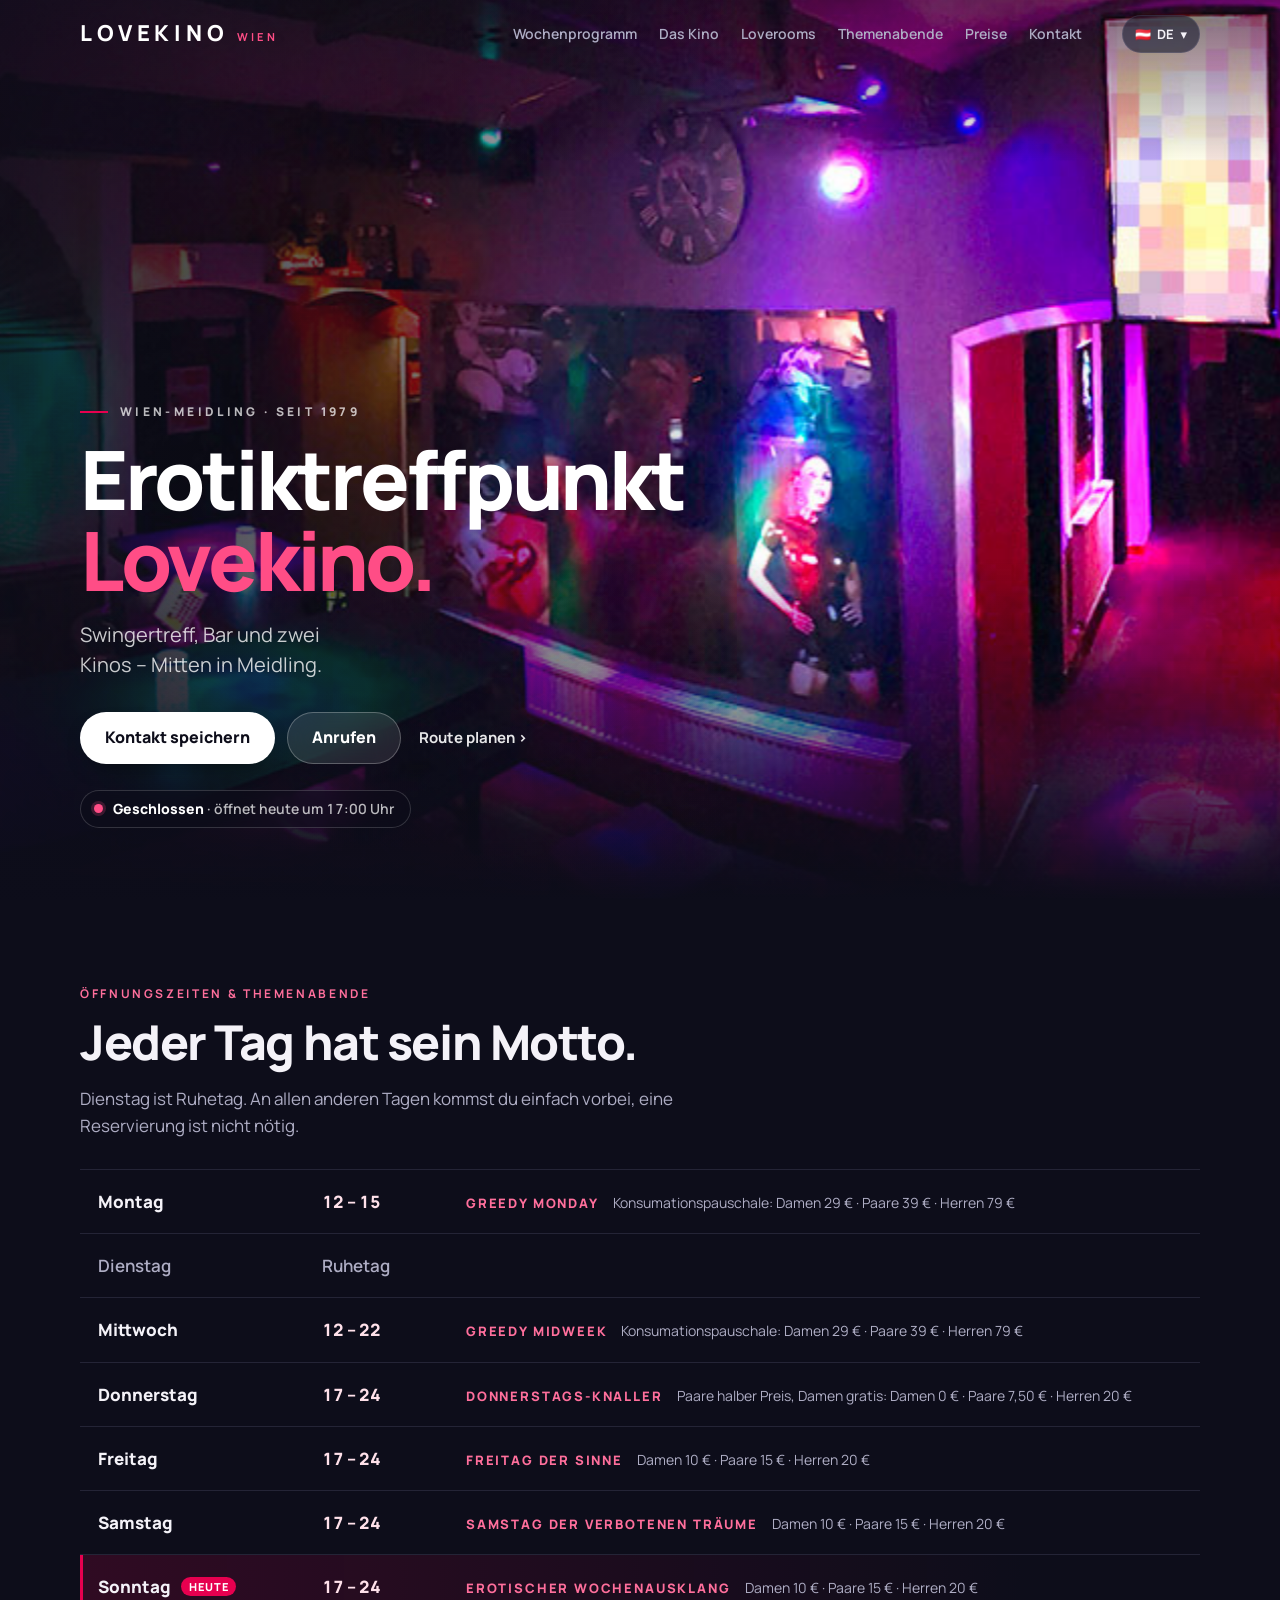
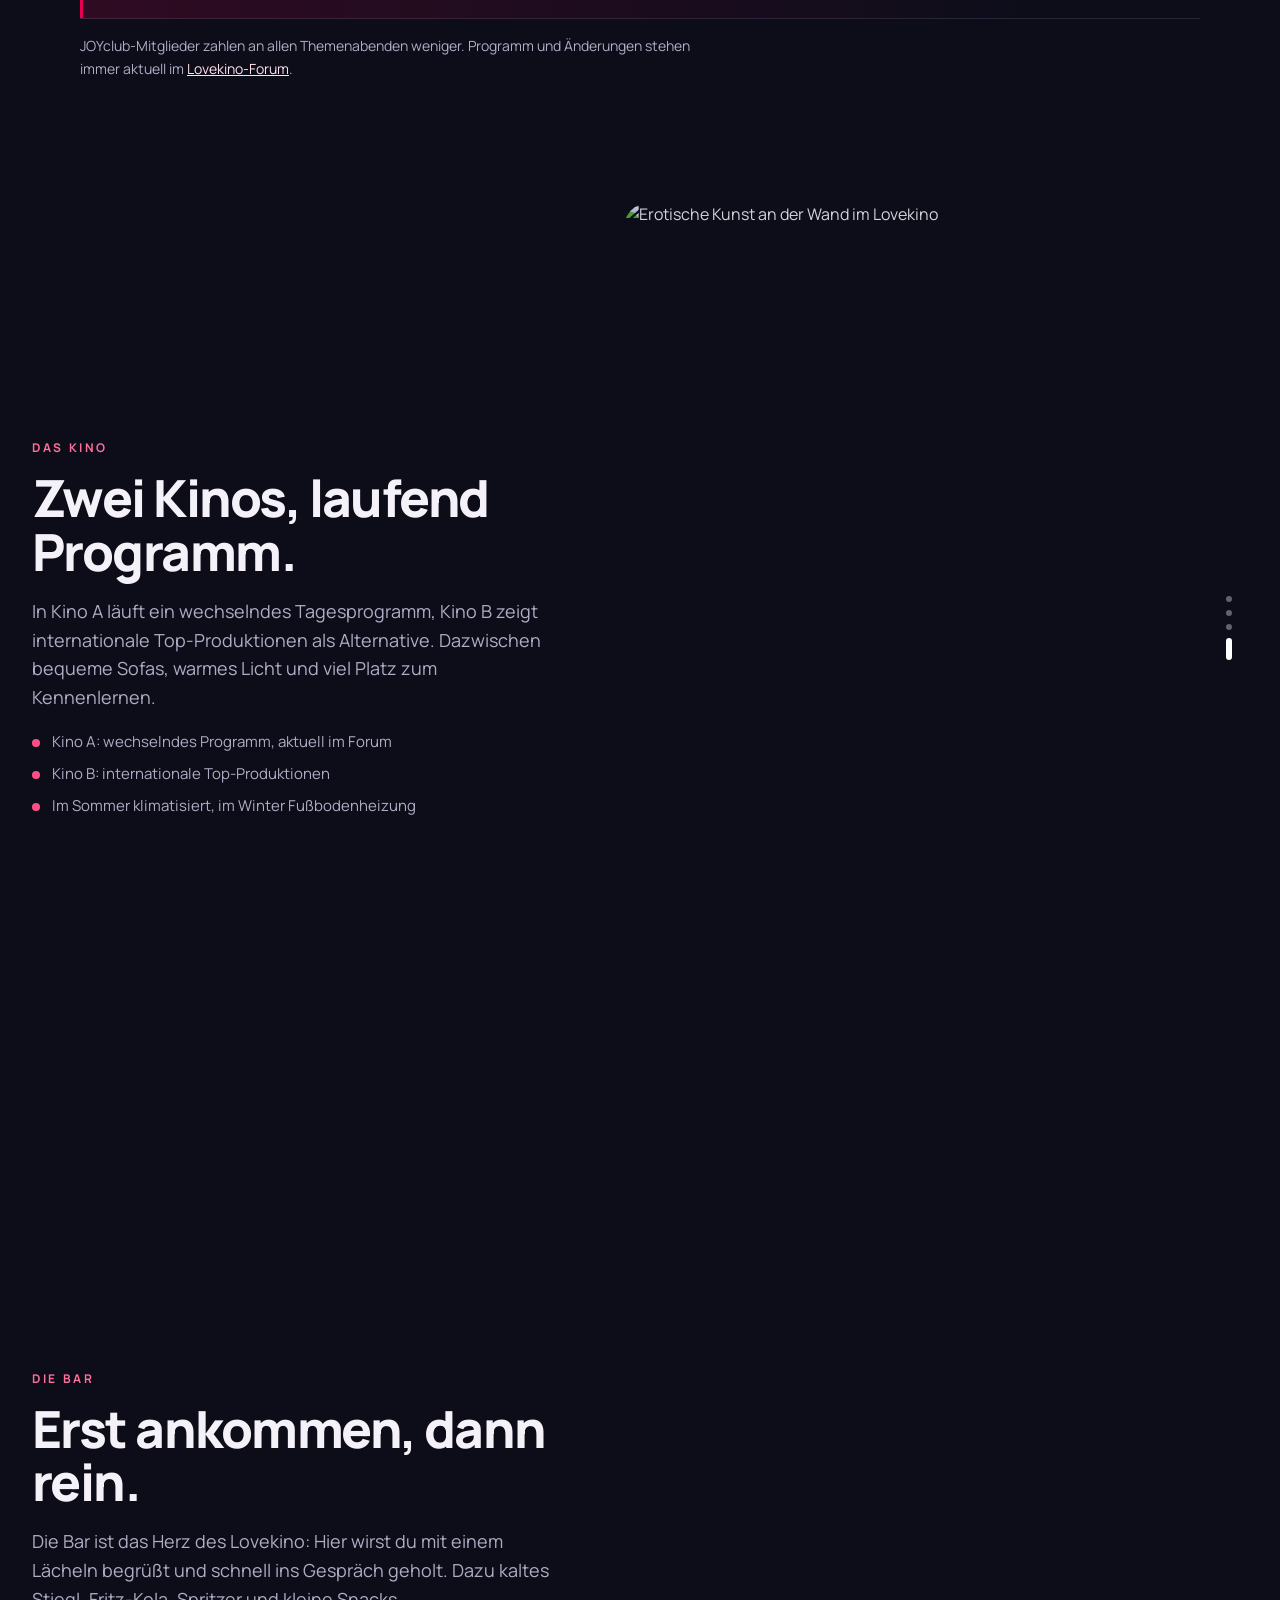
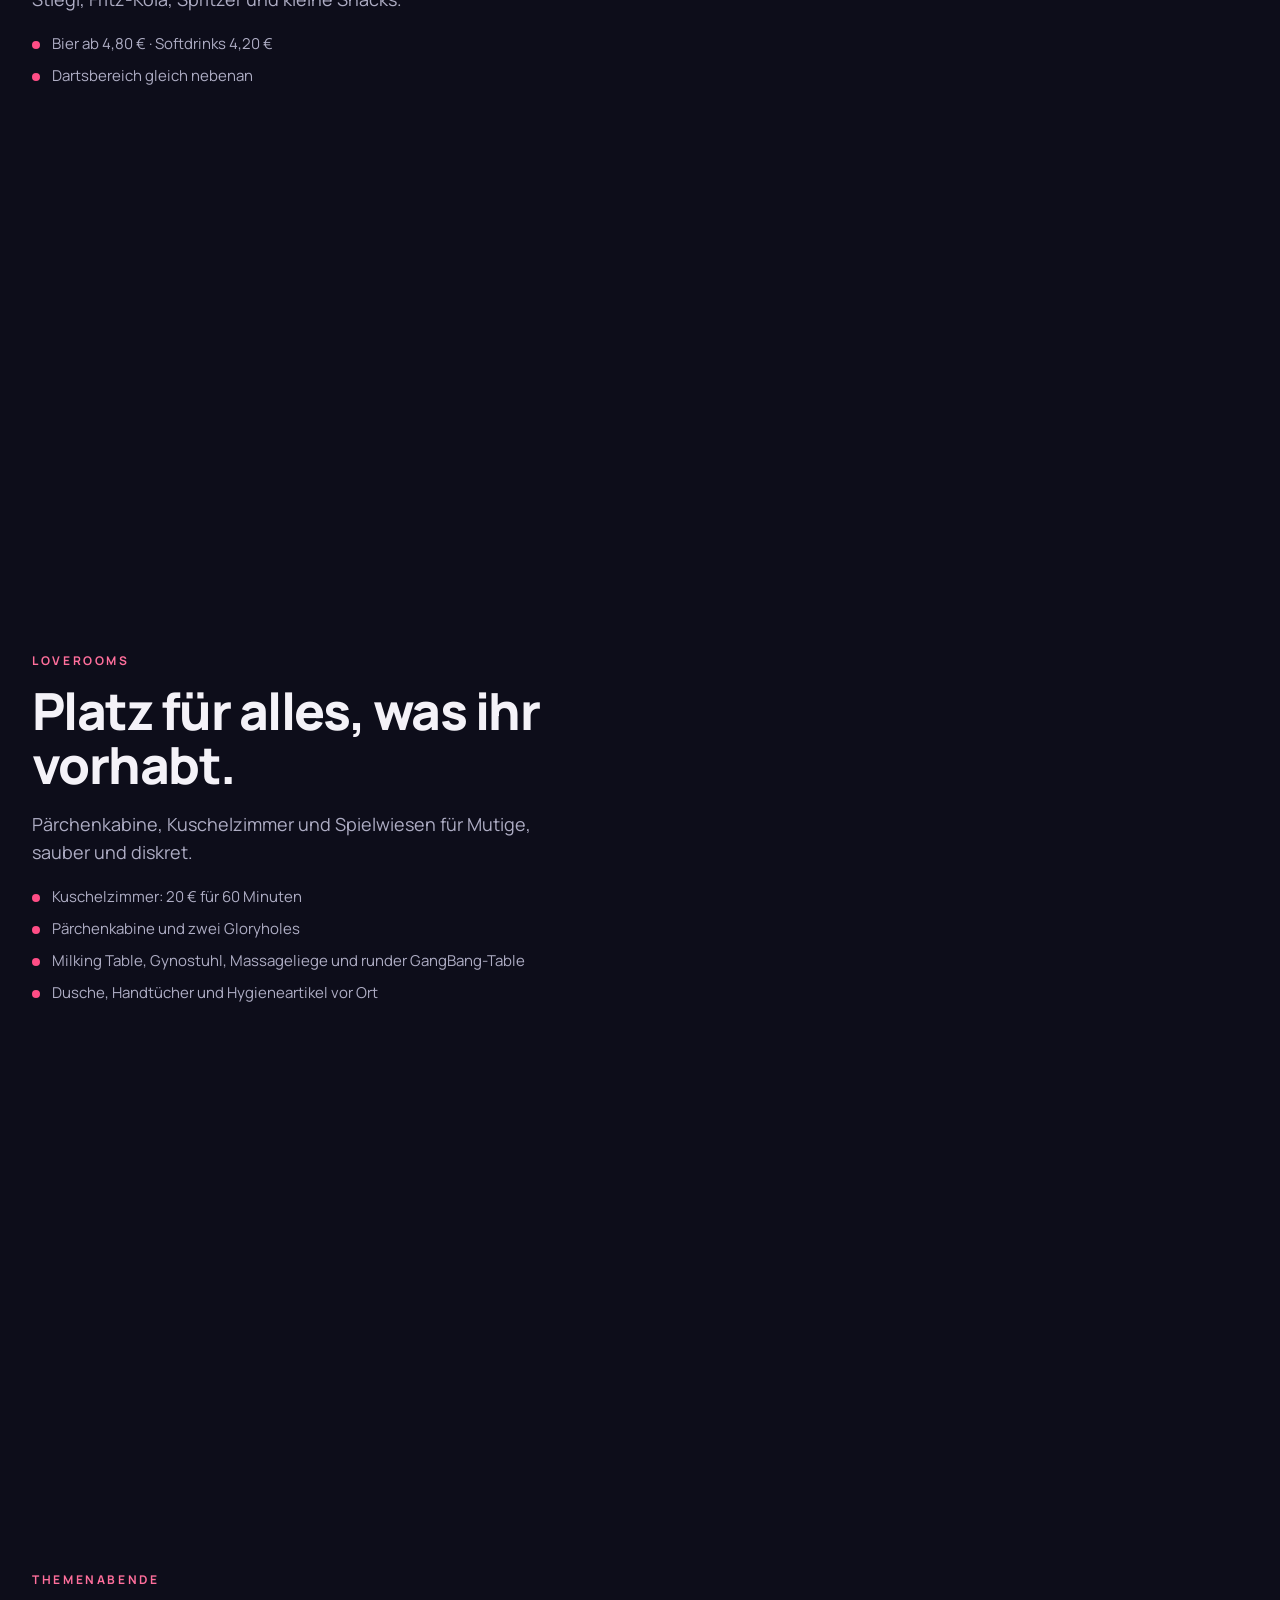
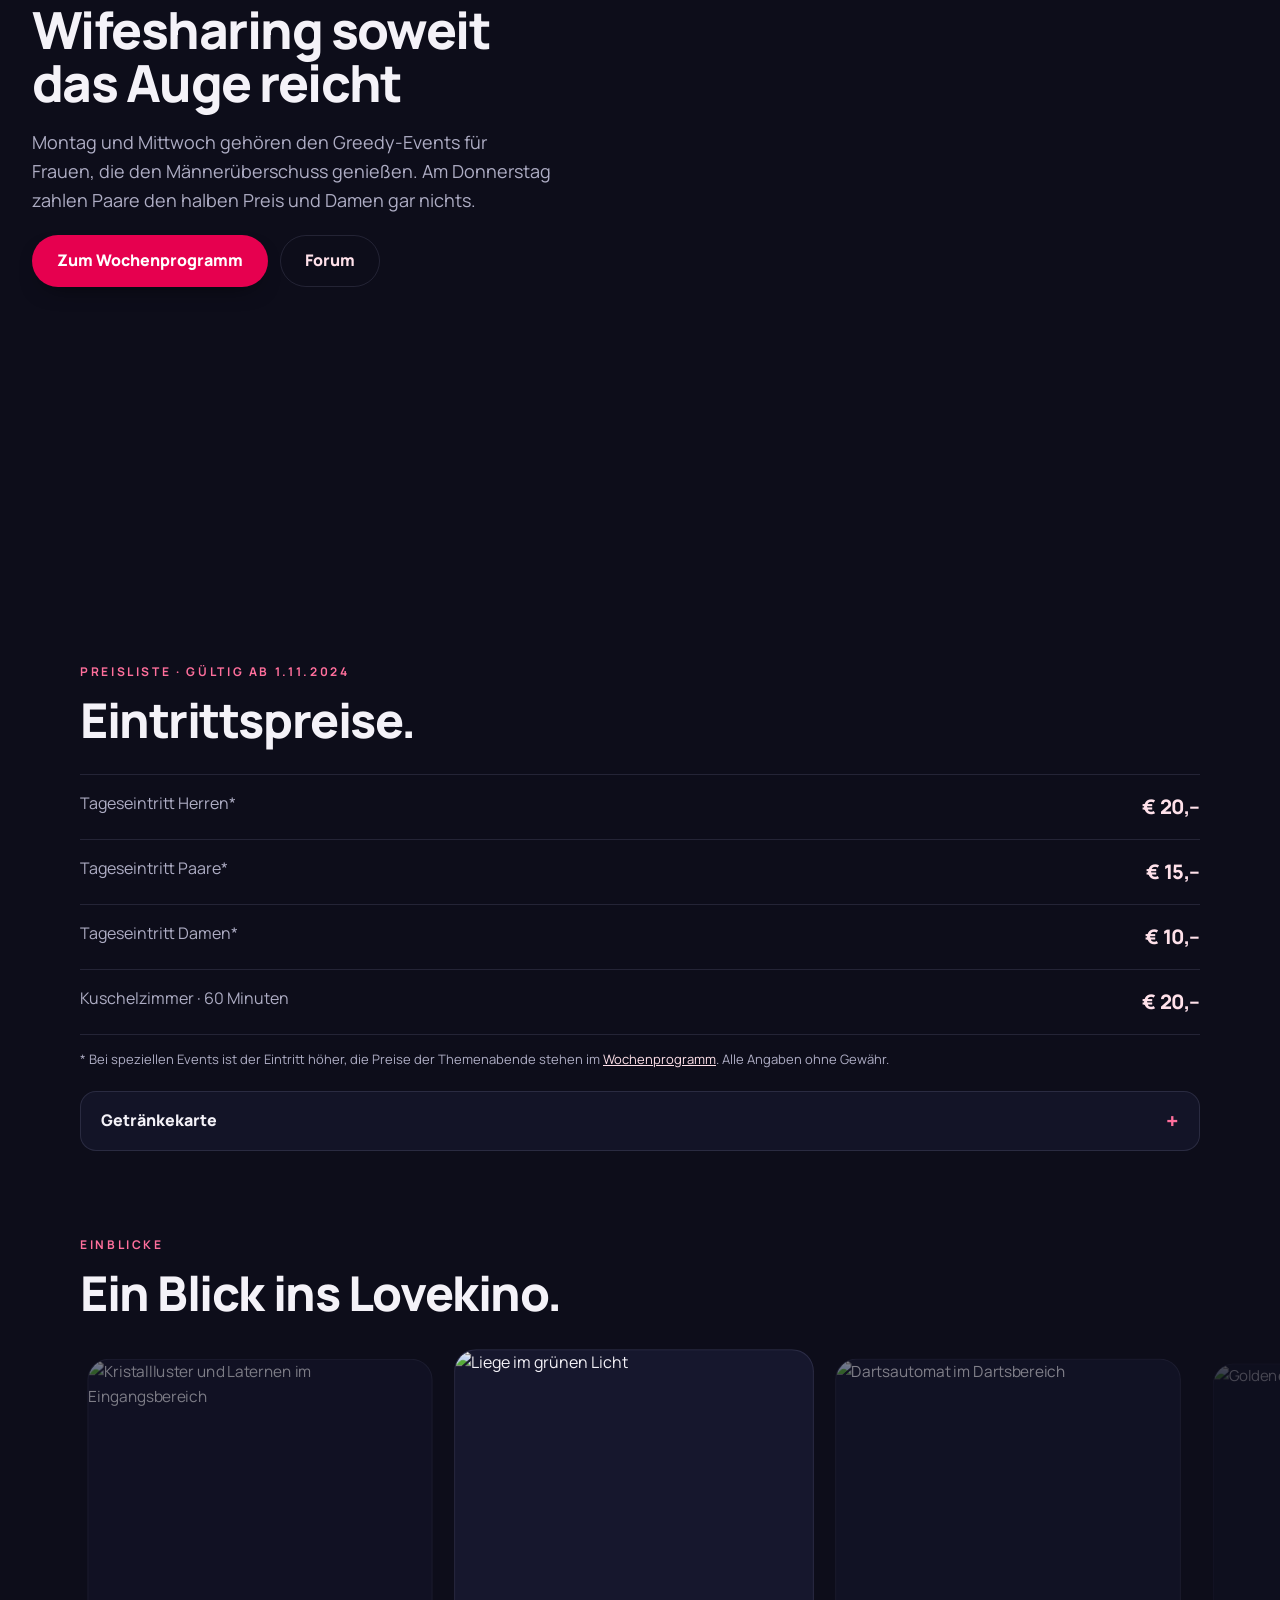
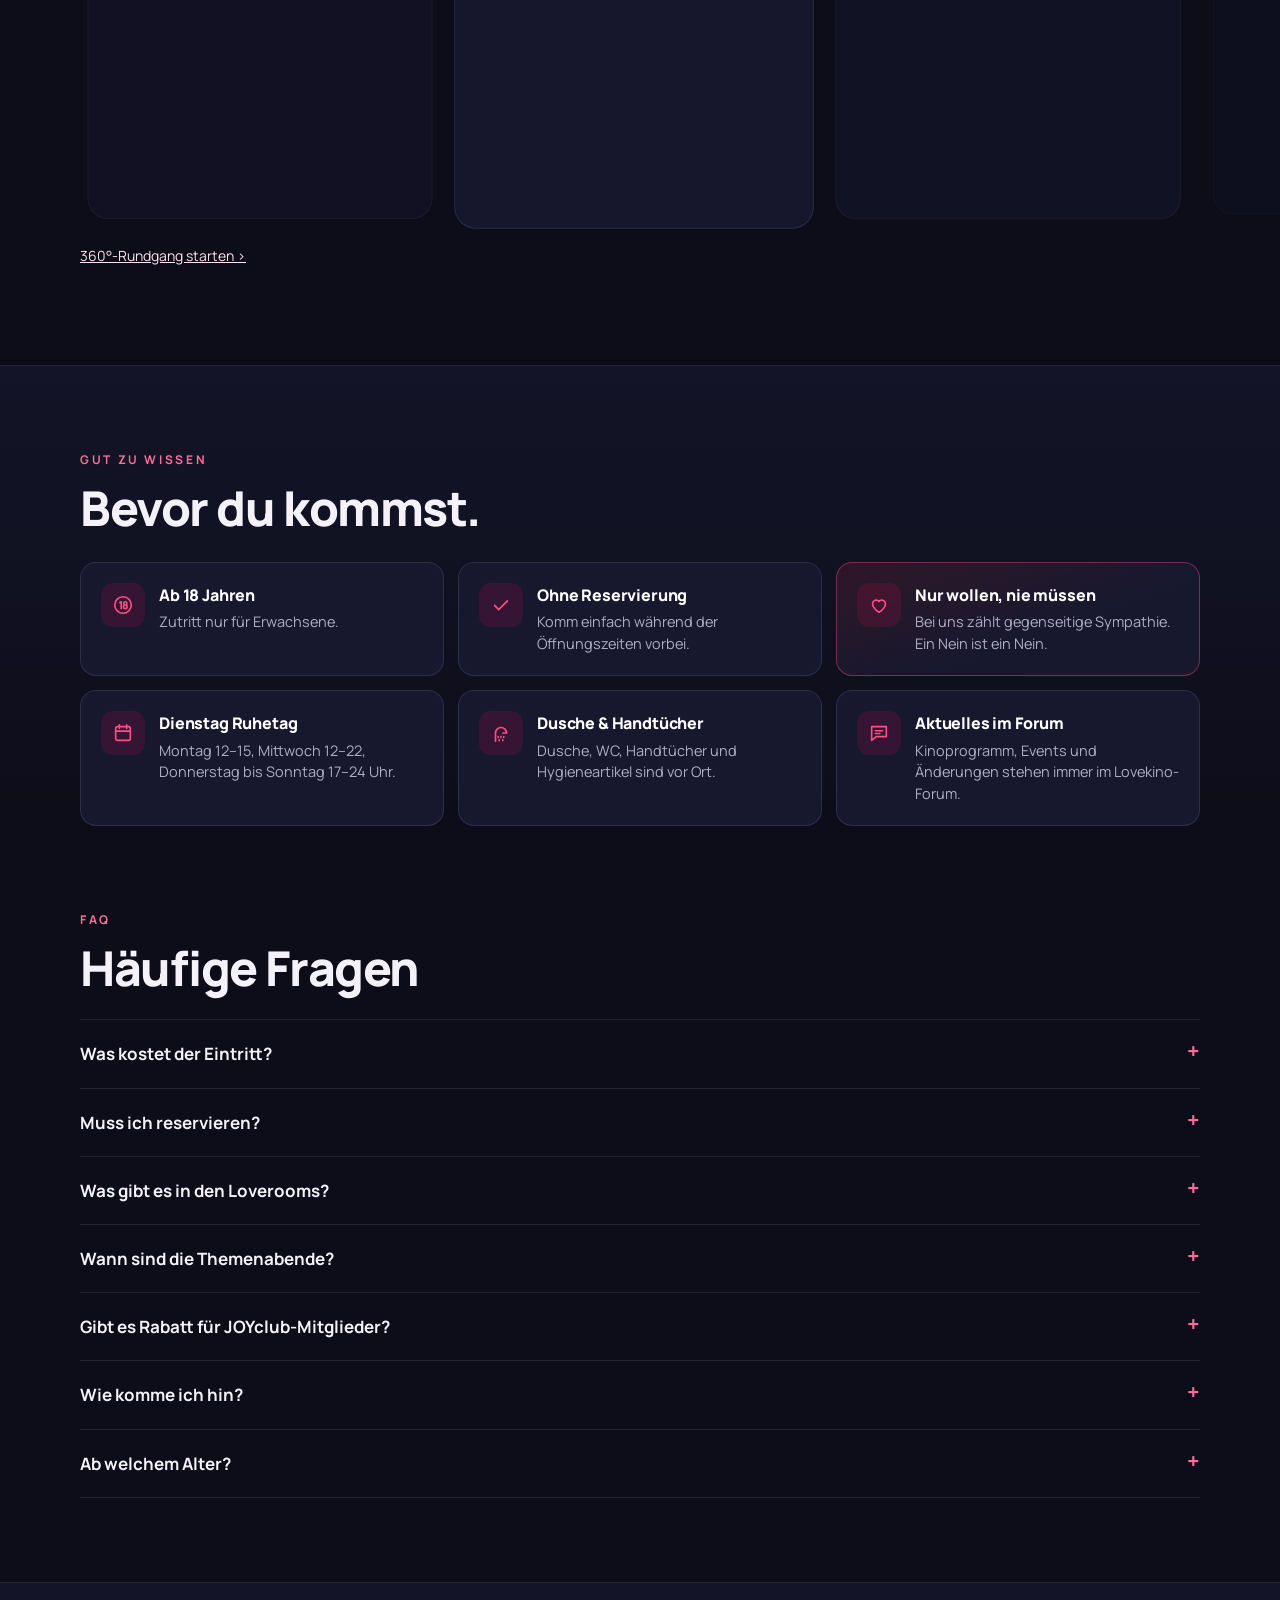
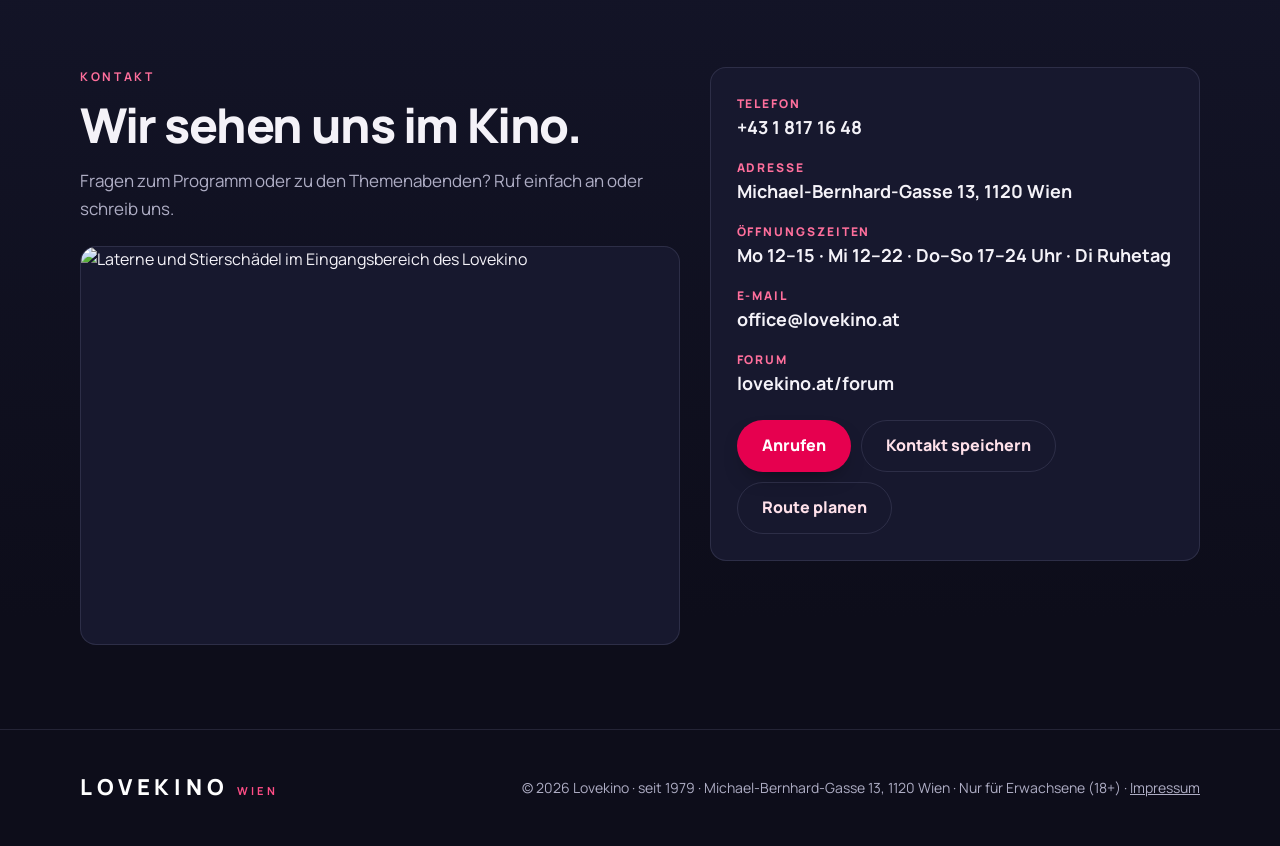
==== commit c854d232: "kunde (Lovekino Wien, Markus.Waikat): Inhalt/Abschnitte, 1 neues Bild" ====
--- a/Munkák/Lovekino/index.html
+++ b/Munkák/Lovekino/index.html
@@ -1,6 +1,6 @@
 <!doctype html>
 <html lang="de"><head>
-<meta name="mk-rev" content="RVKx5ilC">
+<meta name="mk-rev" content="up4mk9ut">
 <meta charset="utf-8">
 <meta name="viewport" content="width=device-width, initial-scale=1, viewport-fit=cover">
 <title>Lovekino Wien · Erotikkino in Meidling</title>
@@ -503,7 +503,7 @@
 
   <!-- ===== Hero ===== -->
   <section class="hero">
-    <div class="hero-photo"><img src="img/up-mv858nvv-img-6332.png" alt="Lovekino Wien – Kinosaal mit Leinwand, Ledersesseln und Lichterketten" width="1448" height="1086" fetchpriority="high"></div>
+    <div class="hero-photo"><img src="img/up-mv89foib-lk-panorama.jpg" alt="Lovekino Wien – Kinosaal mit Leinwand, Ledersesseln und Lichterketten" width="1448" height="1086" fetchpriority="high"></div>
     <div class="wrap"><div class="hero-body">
       <p class="hero-kicker" data-i18n="heroKicker">Wien-Meidling · seit 1979</p>
       <h1 data-i18n-html="heroTitle">Erotiktreffpunkt <span>Lovekino.</span></h1>
@@ -841,4 +841,5 @@
 
 
 
+
 </body></html>
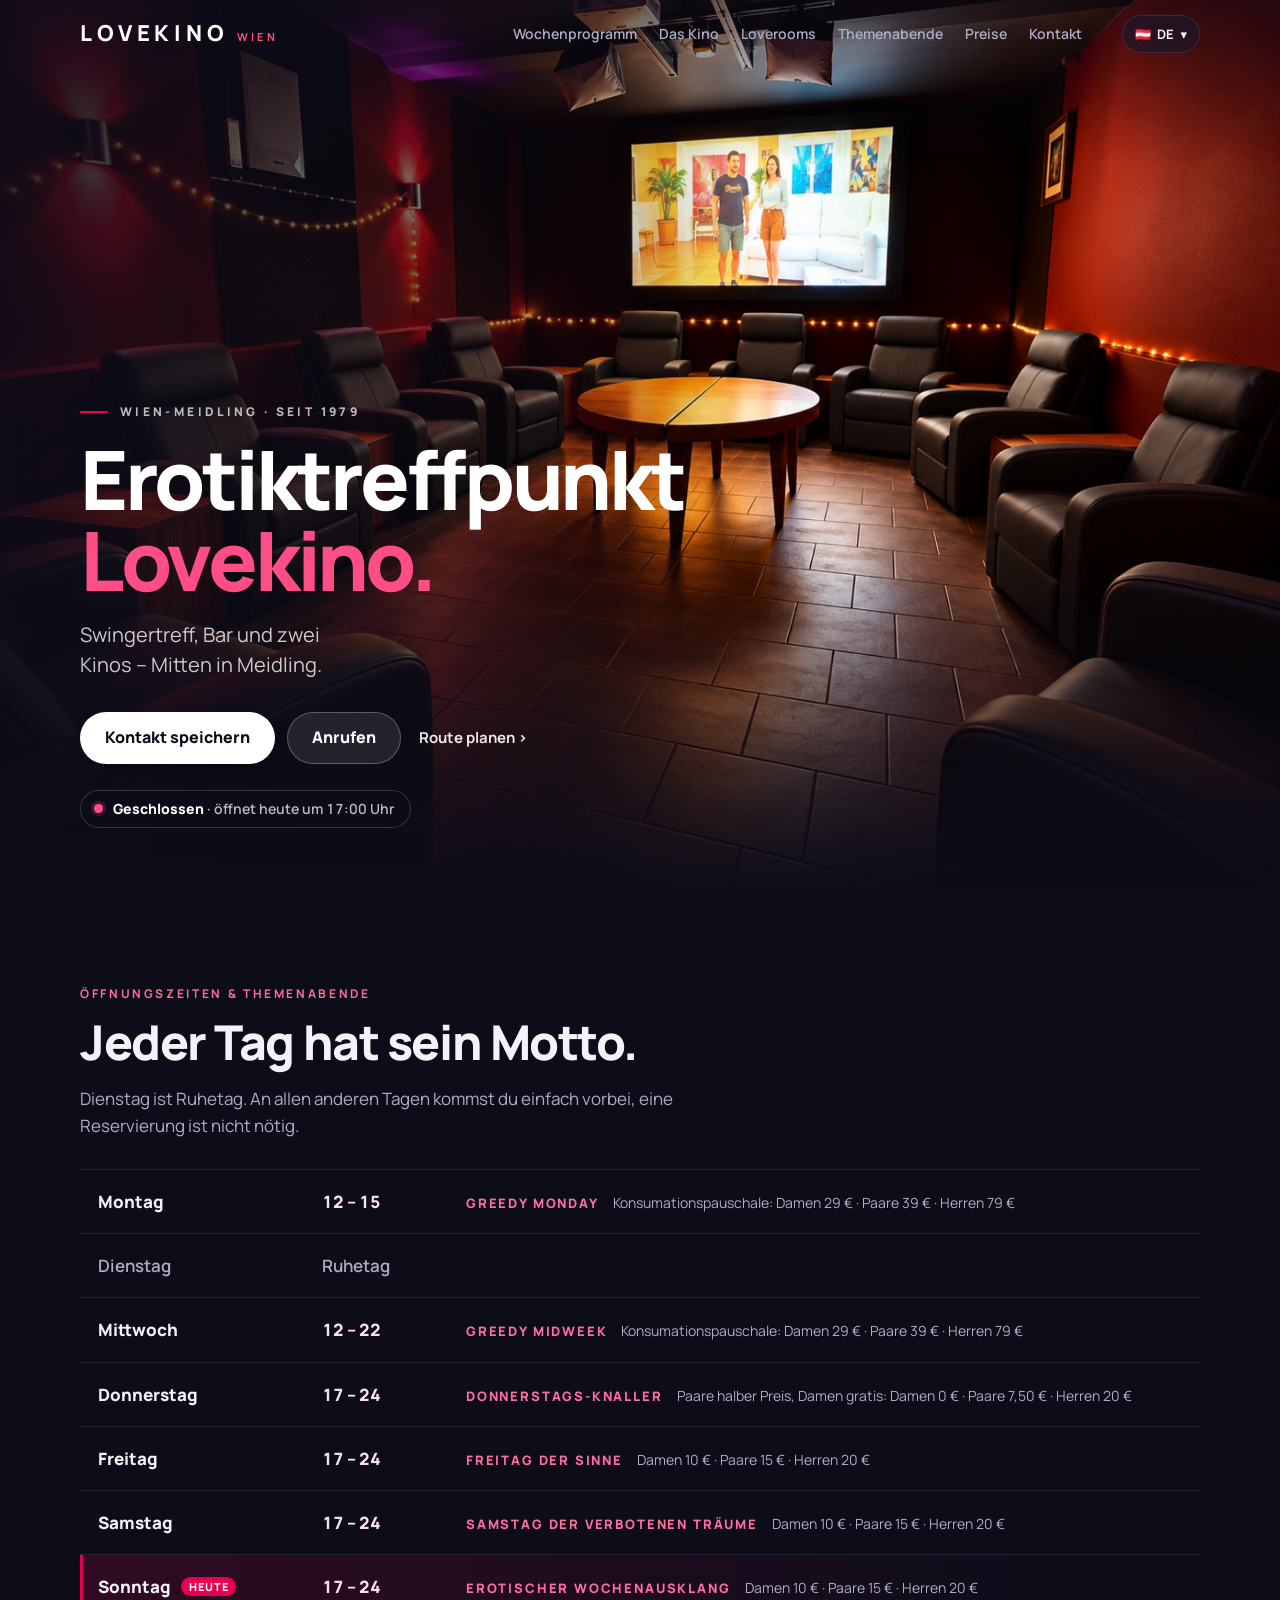
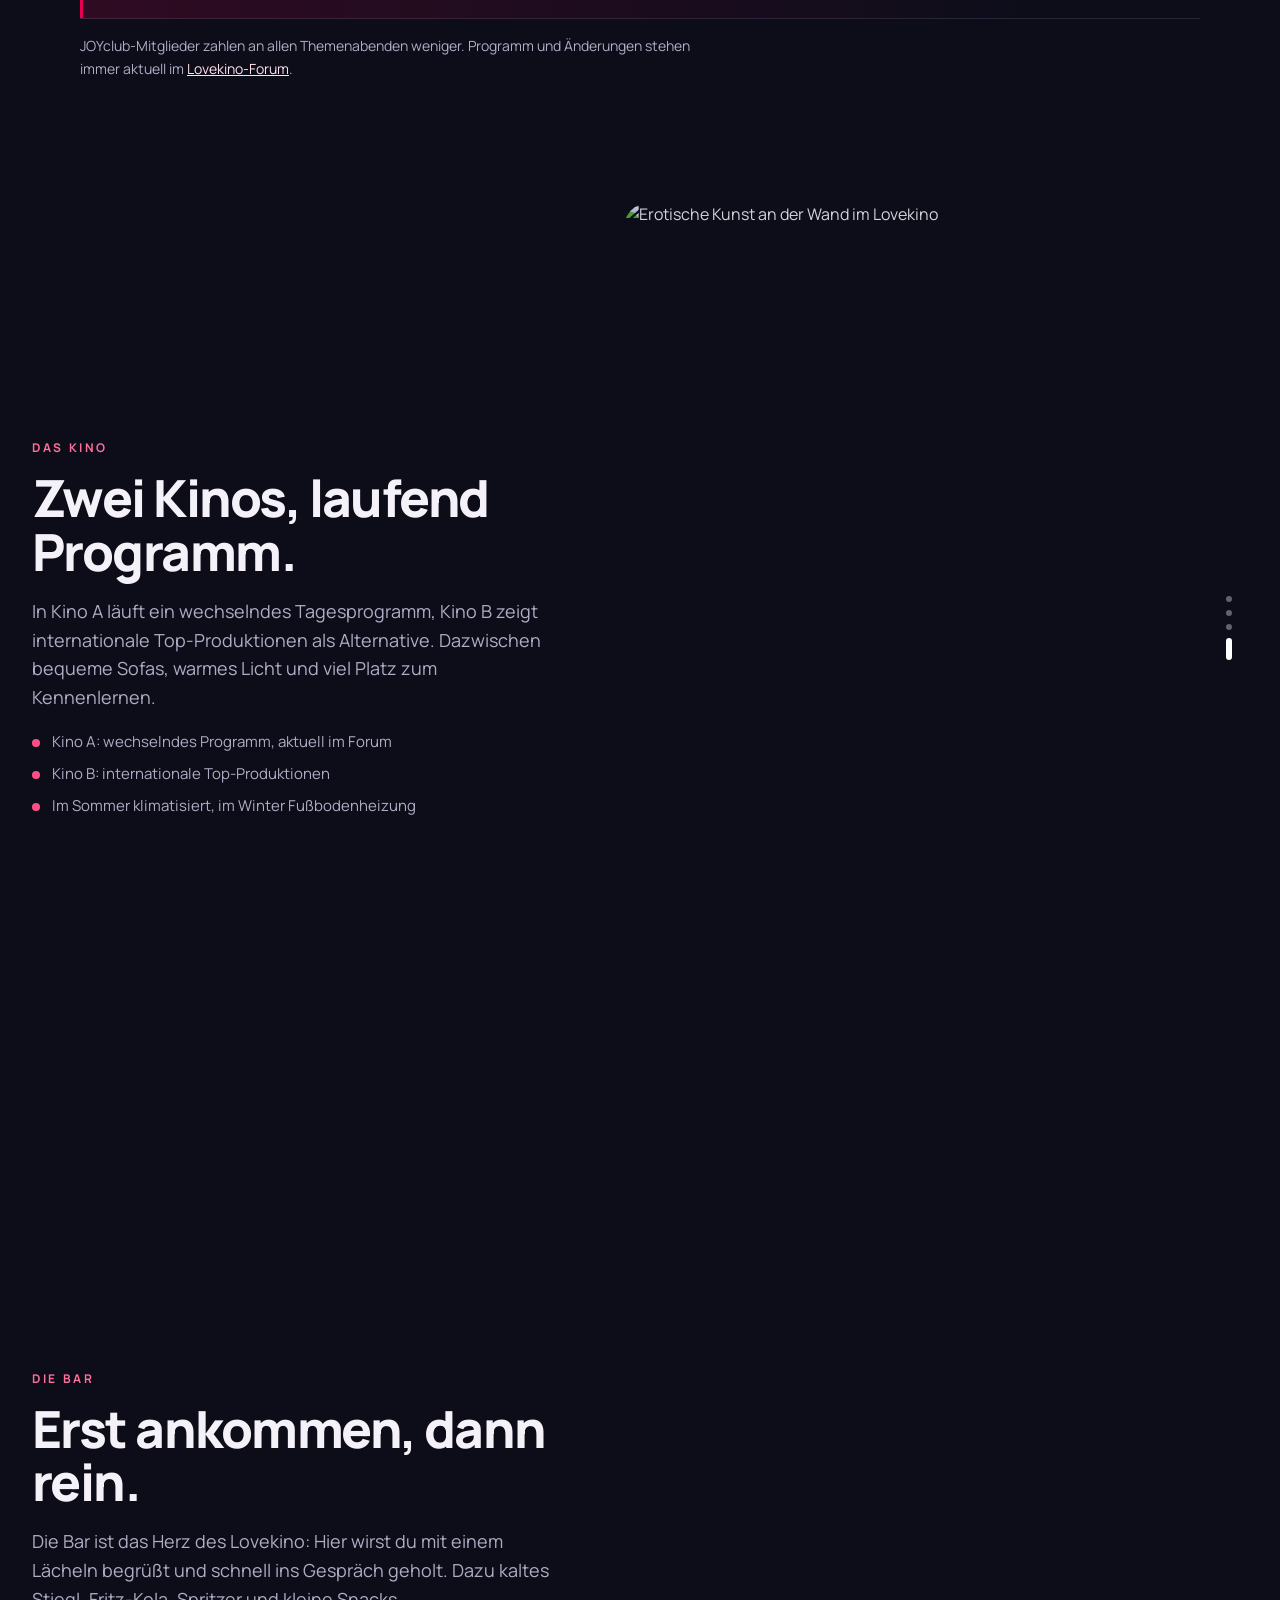
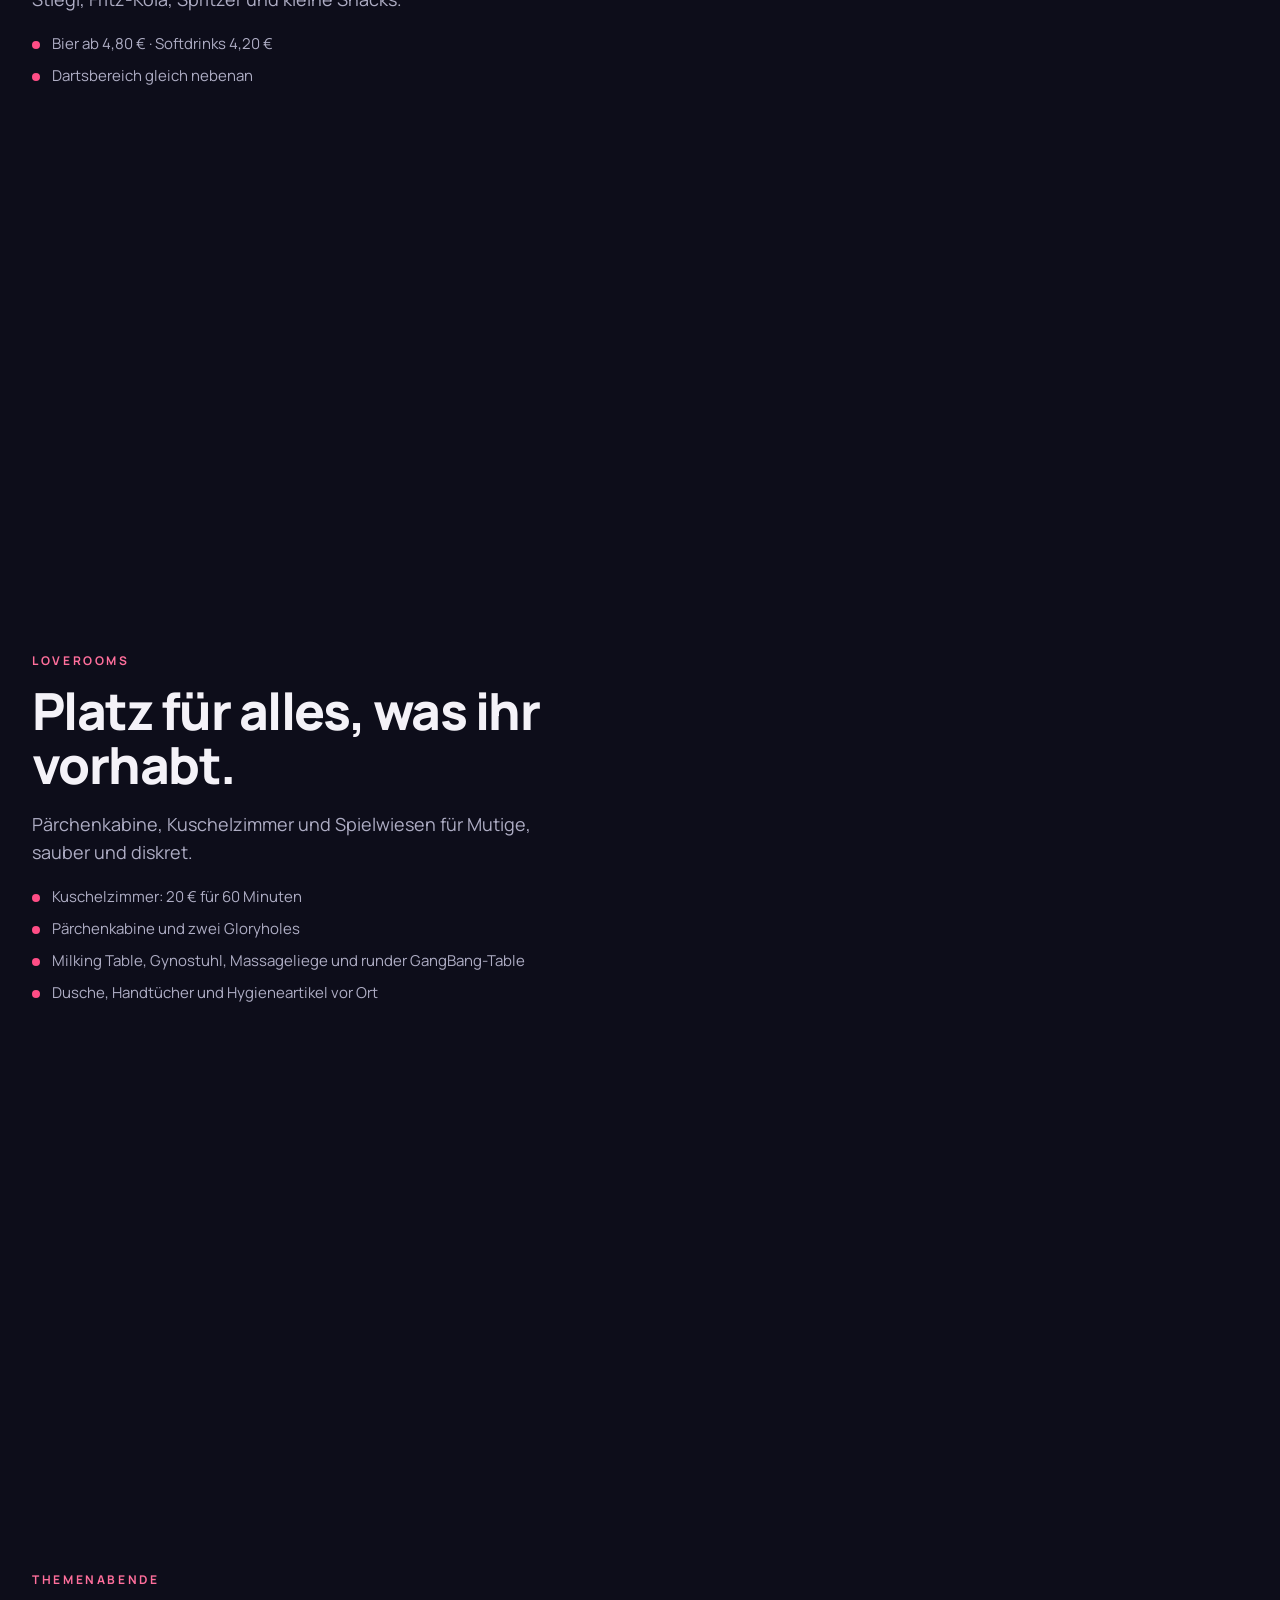
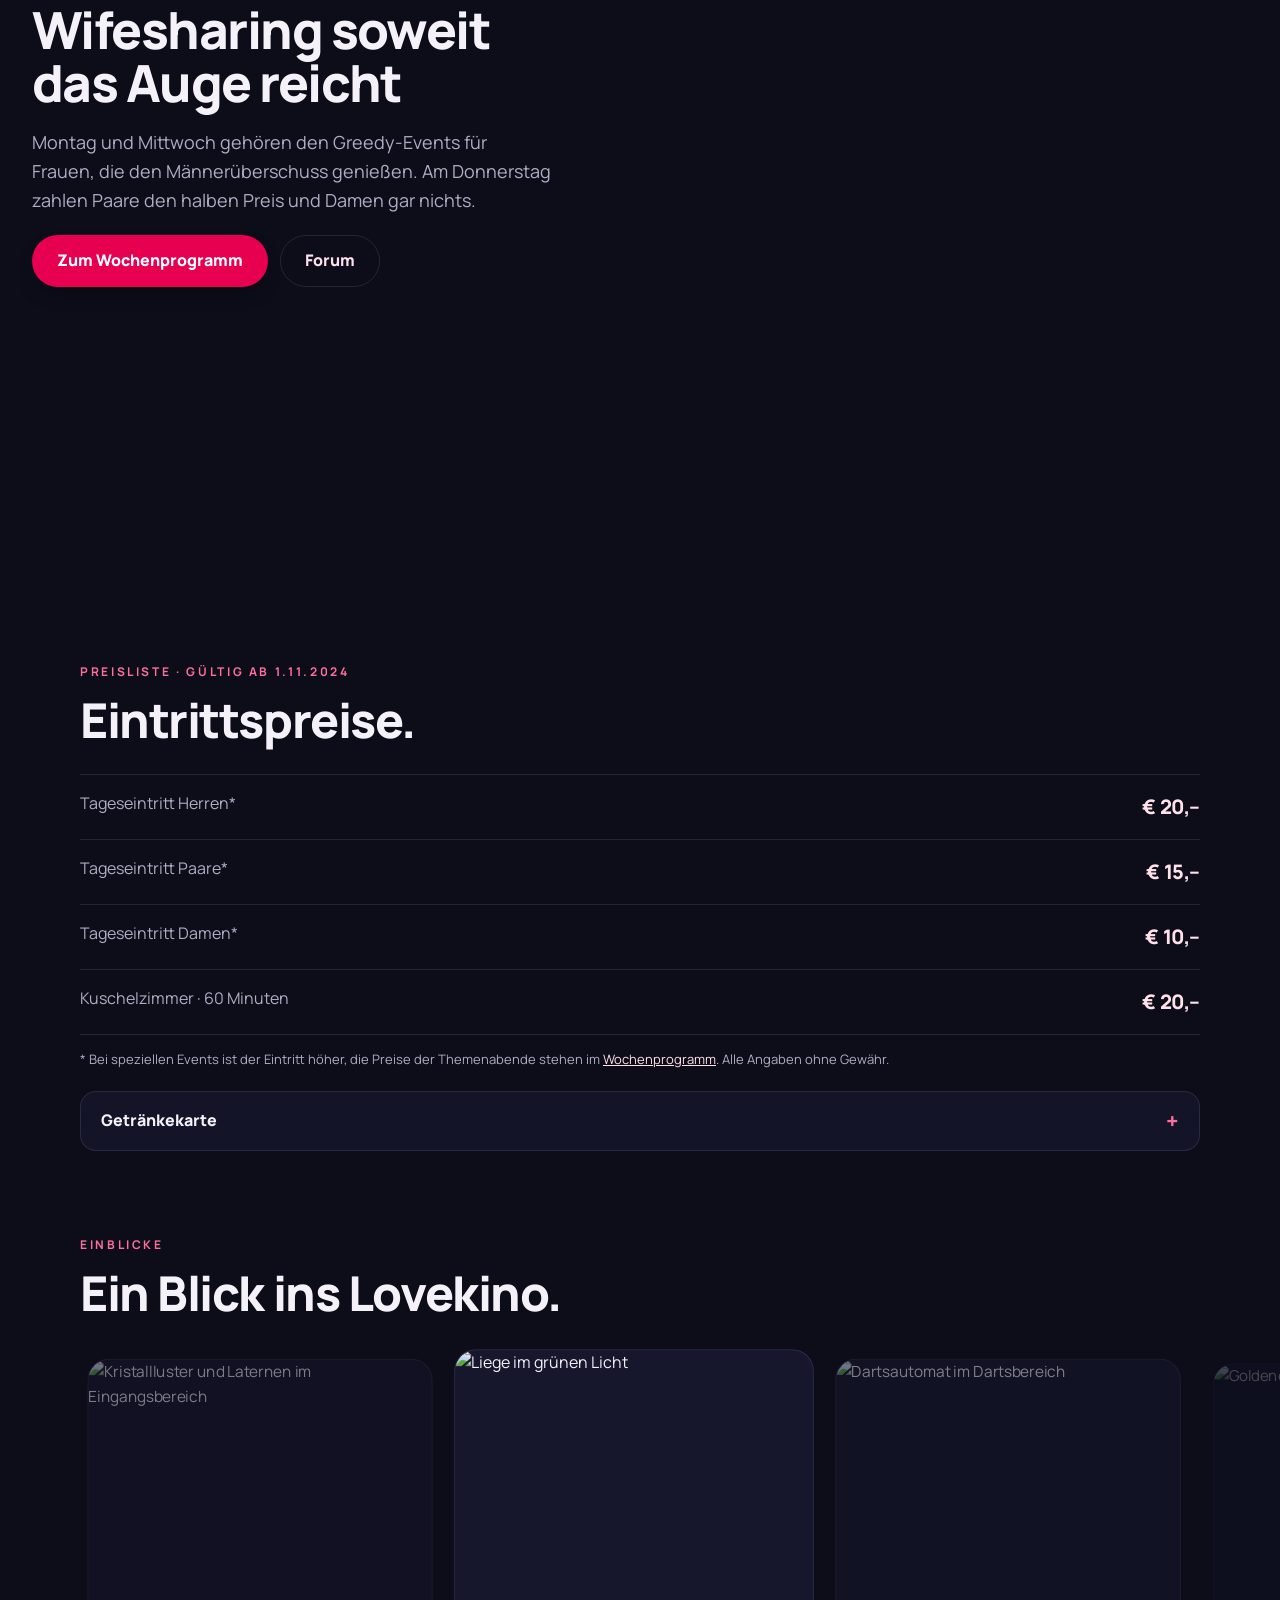
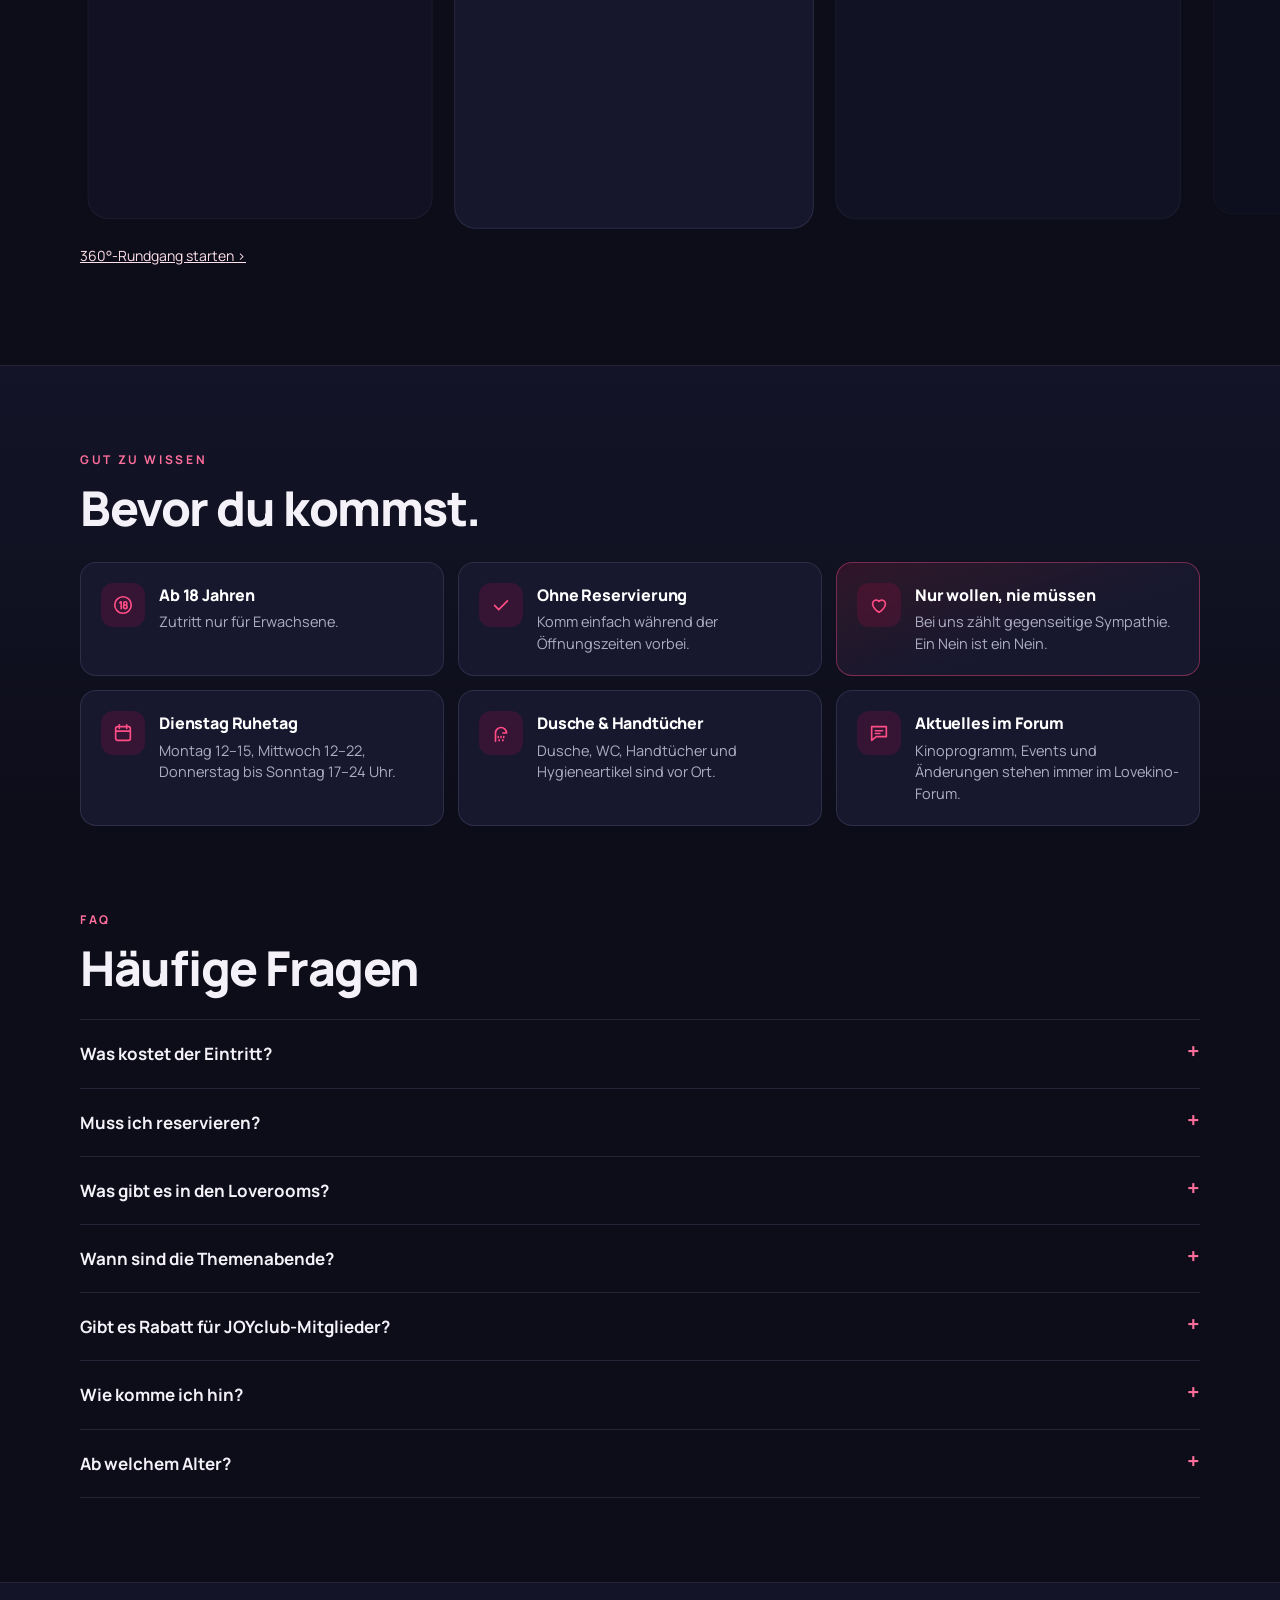
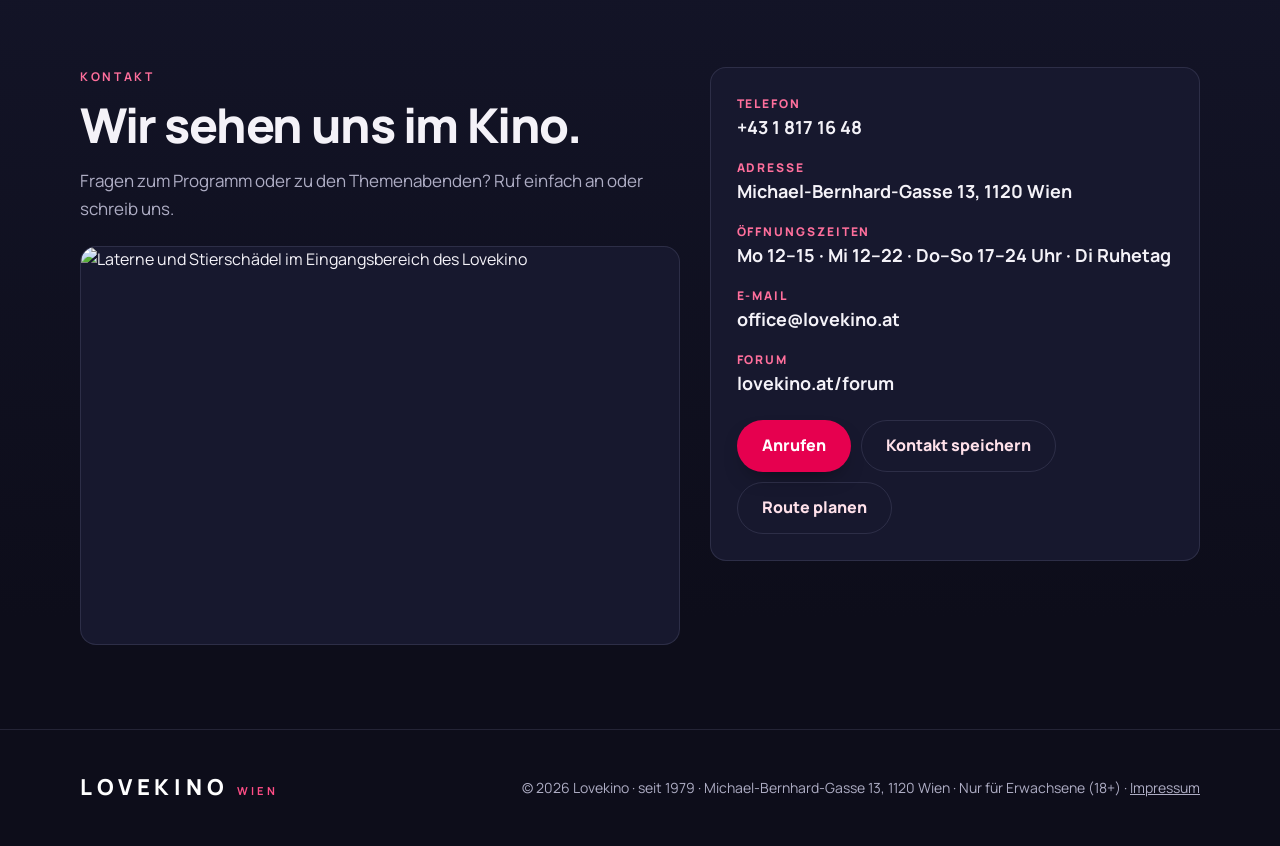
==== commit a7a44415: "Lovekino: Titelbild nur das neue Kinofoto, Kino-Abschnitt wieder Originalfoto, ungenutzte Bilder ent" ====
--- a/Munkák/Lovekino/index.html
+++ b/Munkák/Lovekino/index.html
@@ -85,7 +85,7 @@
 <link rel="preconnect" href="https://fonts.gstatic.com" crossorigin="">
 <link rel="stylesheet" media="print" onload="this.media='all'" href="https://fonts.googleapis.com/css2?family=Manrope:wght@400;500;600;700;800&amp;display=swap">
 <script type="application/ld+json">
-{"@context":"https://schema.org","@type":"MovieTheater","name":"Lovekino","foundingDate":"1979","telephone":"+4318171648","email":"office@lovekino.at","url":"https://lovekino.at/","image":"img/hero-kino.jpg",
+{"@context":"https://schema.org","@type":"MovieTheater","name":"Lovekino","foundingDate":"1979","telephone":"+4318171648","email":"office@lovekino.at","url":"https://lovekino.at/","image":"img/up-mv859szm-3268e149-b142-469c-9009-ba1252.jpg",
 "address":{"@type":"PostalAddress","streetAddress":"Michael-Bernhard-Gasse 13","postalCode":"1120","addressLocality":"Wien","addressCountry":"AT"},
 "openingHoursSpecification":[{"@type":"OpeningHoursSpecification","dayOfWeek":"Monday","opens":"12:00","closes":"15:00"},{"@type":"OpeningHoursSpecification","dayOfWeek":"Wednesday","opens":"12:00","closes":"22:00"},{"@type":"OpeningHoursSpecification","dayOfWeek":["Thursday","Friday","Saturday","Sunday"],"opens":"17:00","closes":"23:59"}]}
 </script>
@@ -503,7 +503,7 @@
 
   <!-- ===== Hero ===== -->
   <section class="hero">
-    <div class="hero-photo"><img src="img/up-mv89foib-lk-panorama.jpg" alt="Lovekino Wien – Kinosaal mit Leinwand, Ledersesseln und Lichterketten" width="1448" height="1086" fetchpriority="high"></div>
+    <div class="hero-photo"><img src="img/up-mv859szm-3268e149-b142-469c-9009-ba1252.jpg" alt="Lovekino Wien – Kinosaal mit Leinwand, Ledersesseln und Lichterketten" width="1448" height="1086" fetchpriority="high"></div>
     <div class="wrap"><div class="hero-body">
       <p class="hero-kicker" data-i18n="heroKicker">Wien-Meidling · seit 1979</p>
       <h1 data-i18n-html="heroTitle">Erotiktreffpunkt <span>Lovekino.</span></h1>
@@ -540,7 +540,7 @@
   <section class="story" id="story" aria-label="Das Kino">
     <div class="st-media">
       <div class="st-stage">
-        <img class="st-img on" fetchpriority="low" src="img/up-mv859szm-3268e149-b142-469c-9009-ba1252.jpg" alt="Kinosaal mit Leinwand, Sofas und Lichterketten" width="1400" height="1050">
+        <img class="st-img on" fetchpriority="low" src="img/kino.jpg" alt="Kinosaal mit Leinwand, Sofas und Lichterketten" width="1400" height="1050">
         <img class="st-img" src="img/bar.jpg" alt="Die Bar des Lovekino von oben" width="1500" height="844">
         <img class="st-img" src="img/loverooms.jpg" alt="Kuschelzimmer mit großem Bett und rotem Licht" width="1195" height="1300">
         <img class="st-img" src="img/themenabende.jpg" alt="Erotische Kunst an der Wand im Lovekino" width="1400" height="1050" loading="lazy">
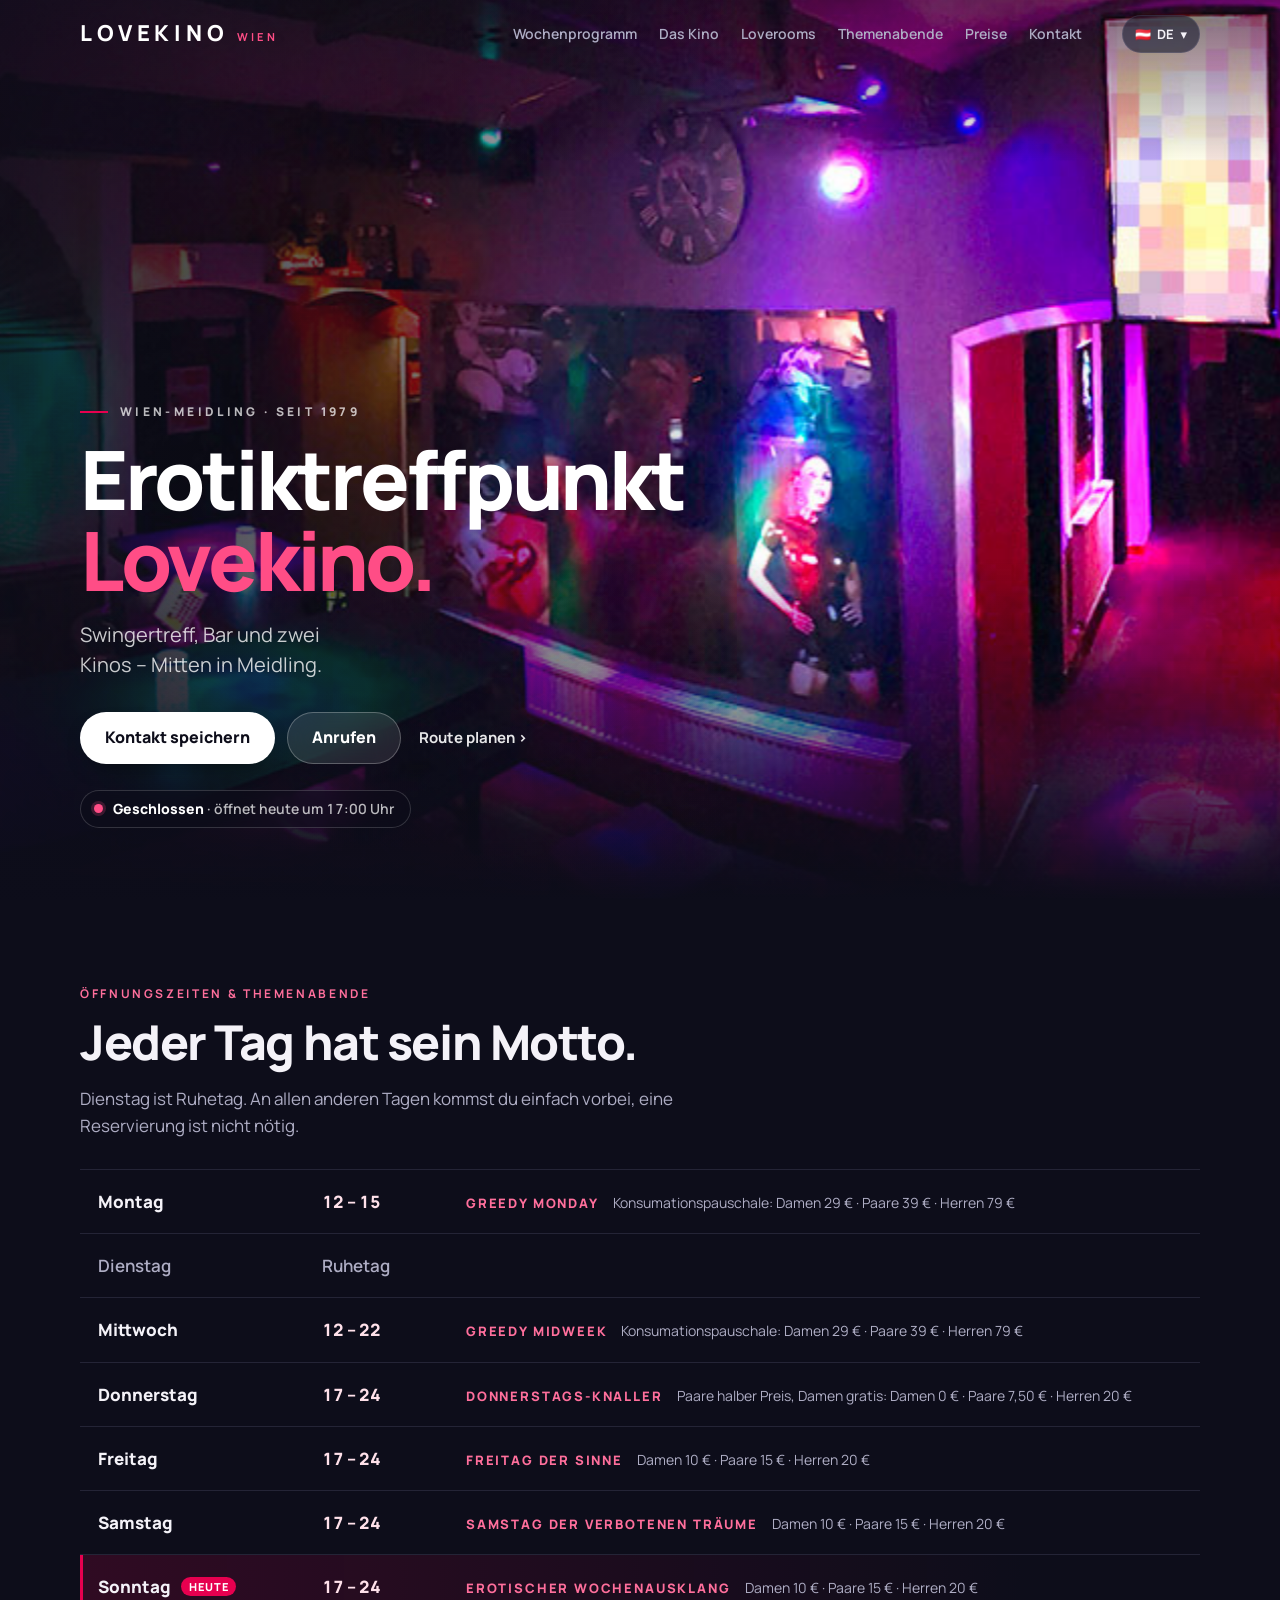
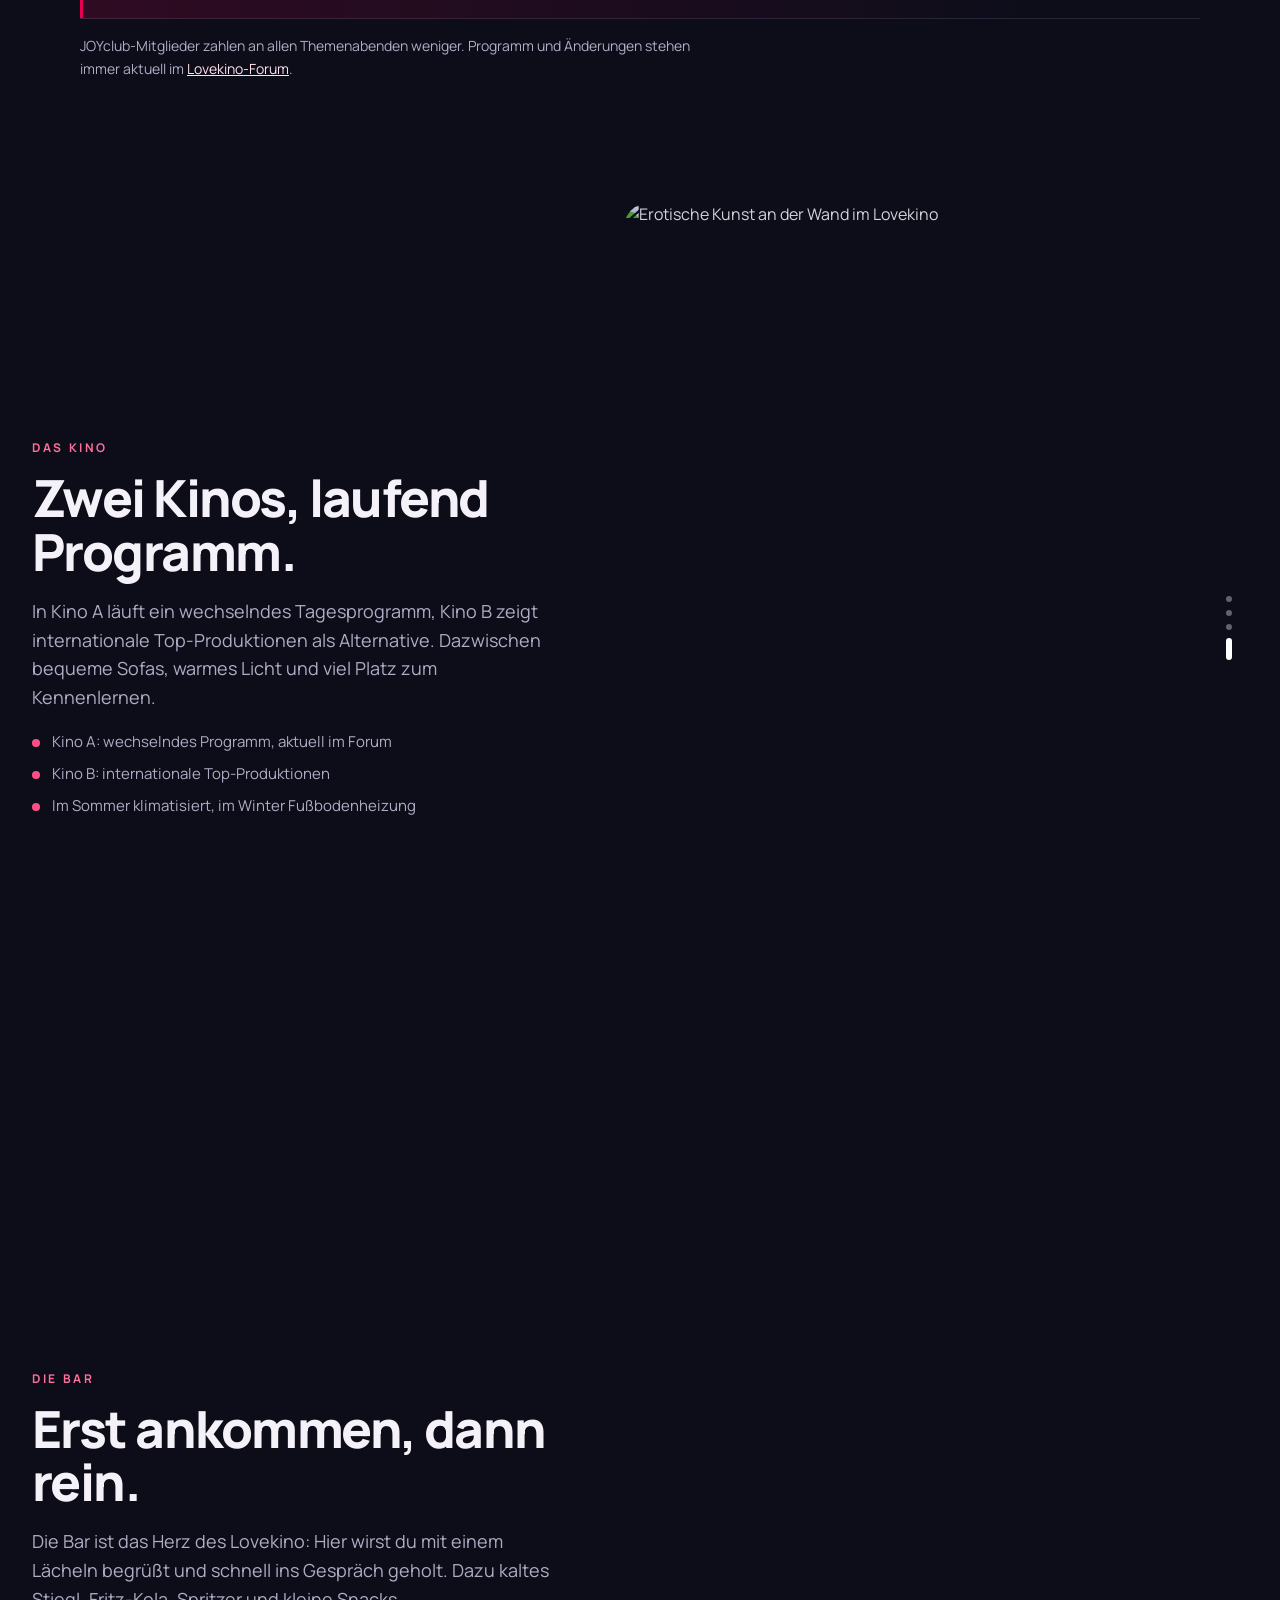
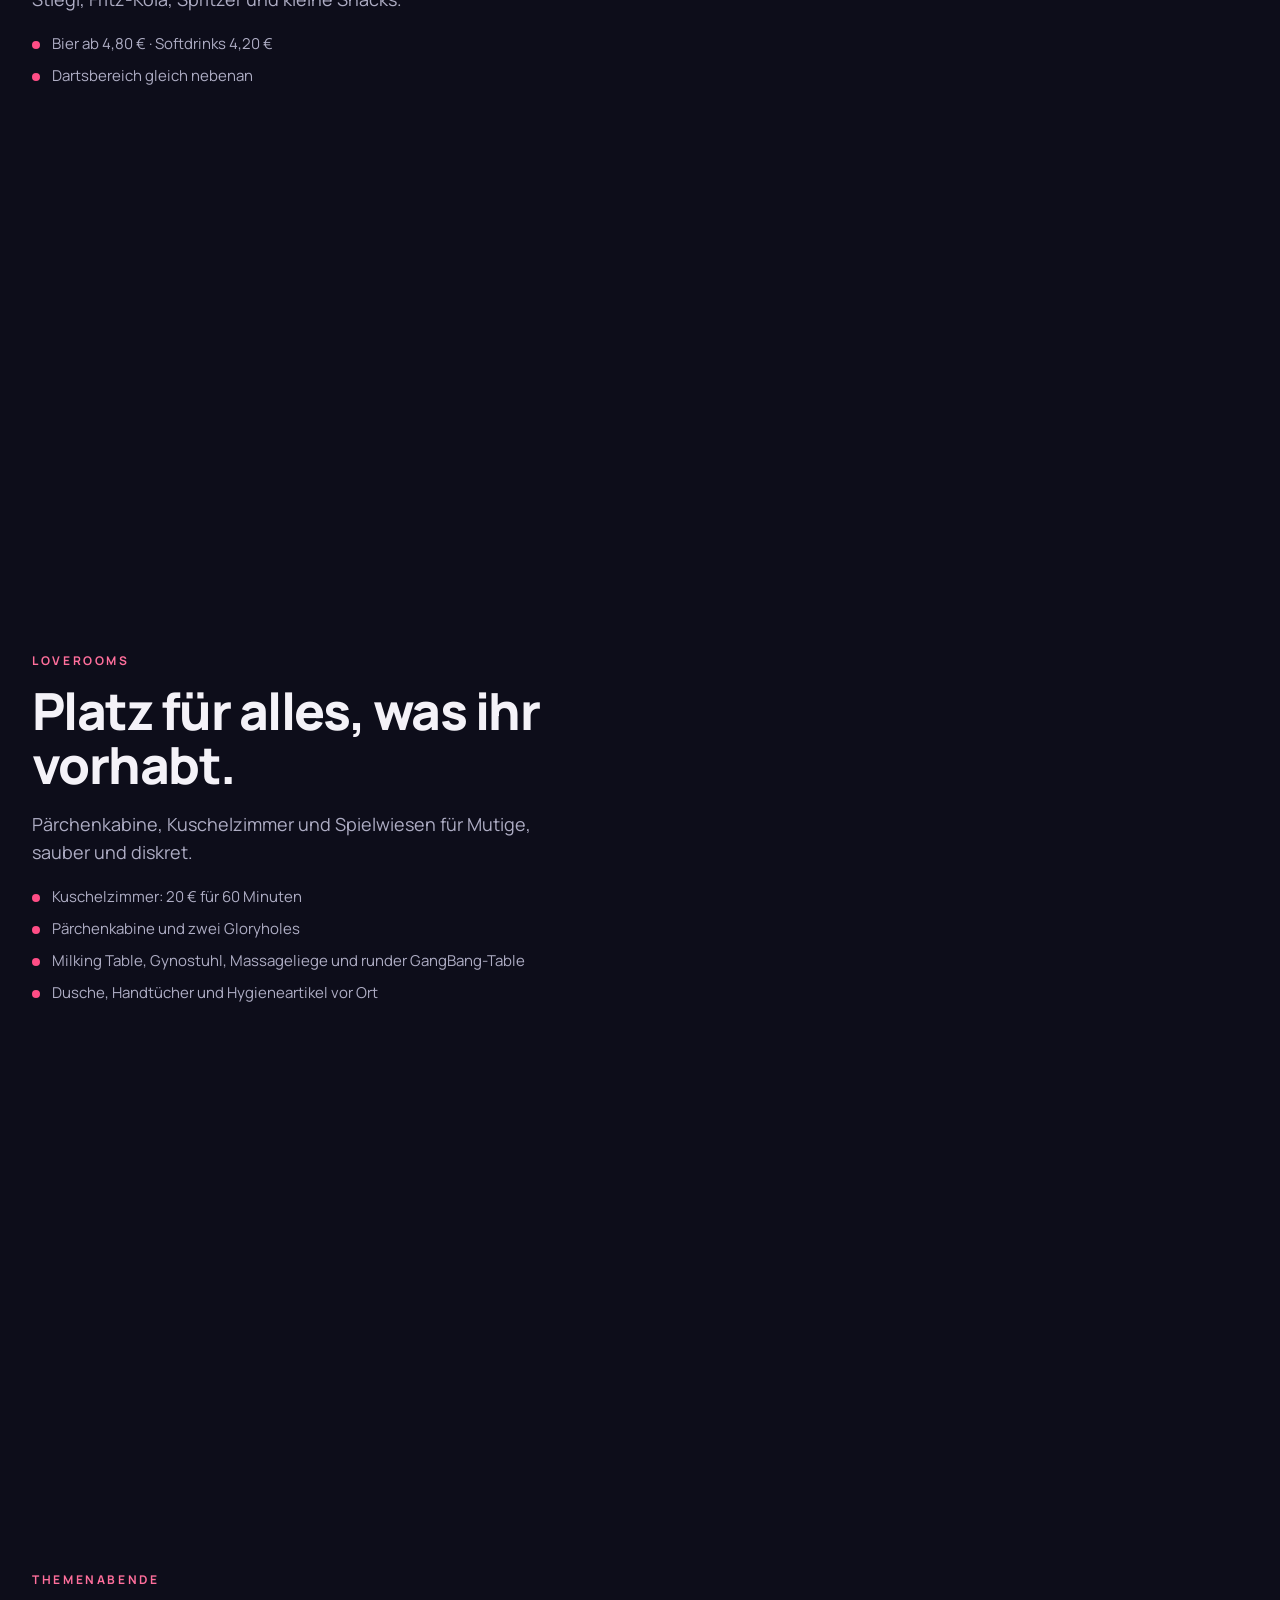
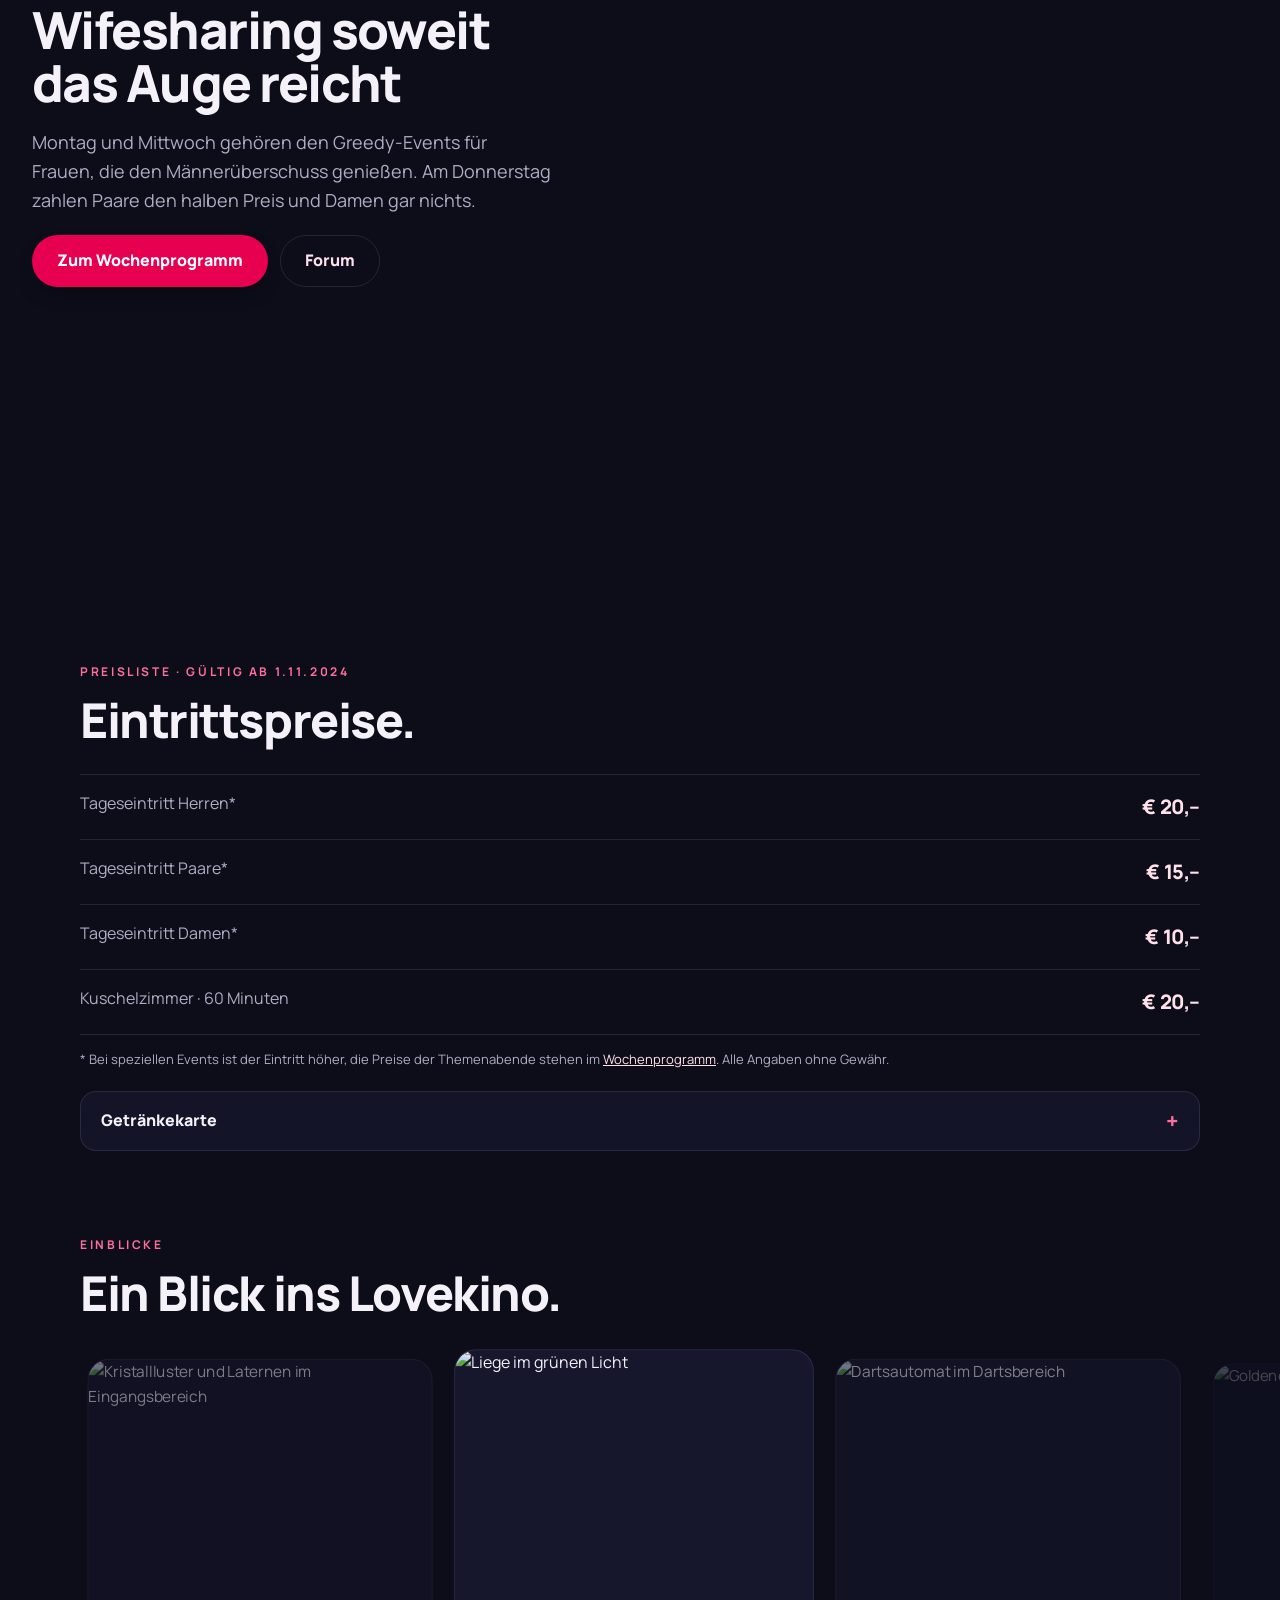
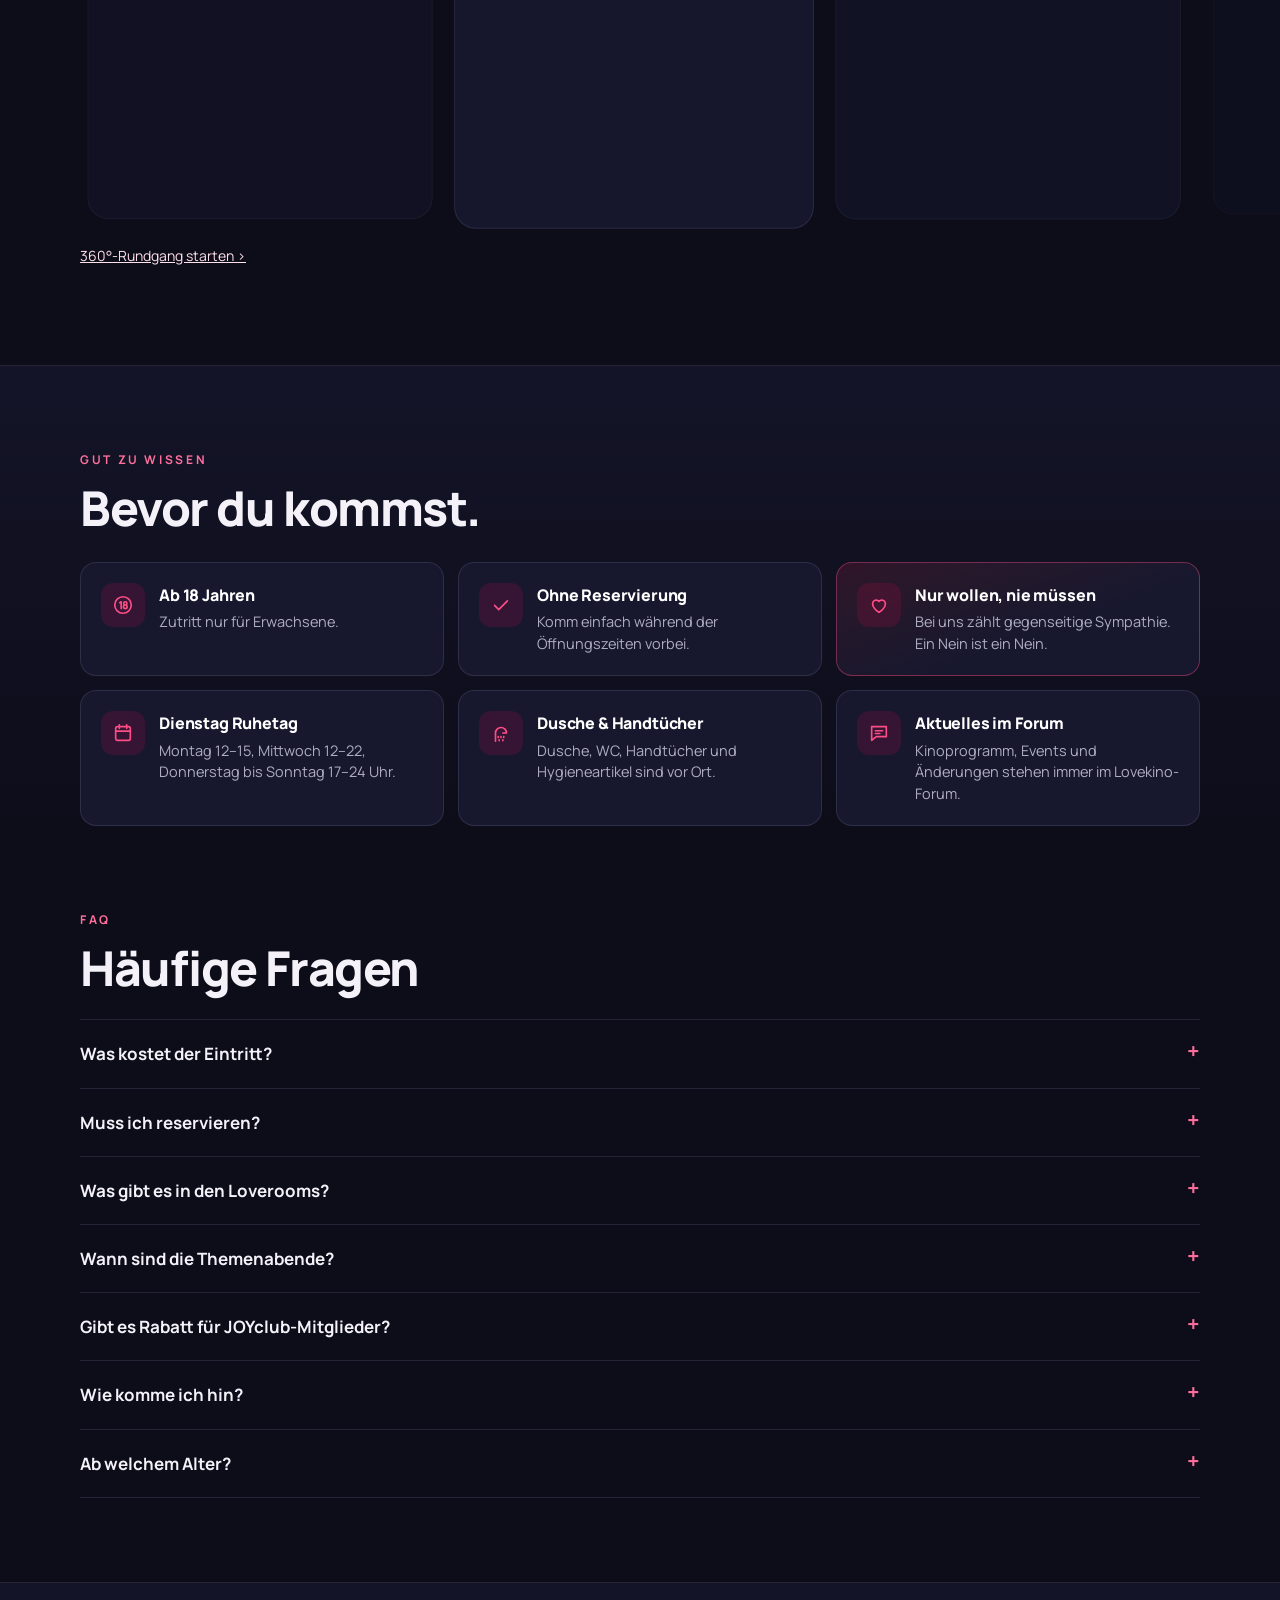
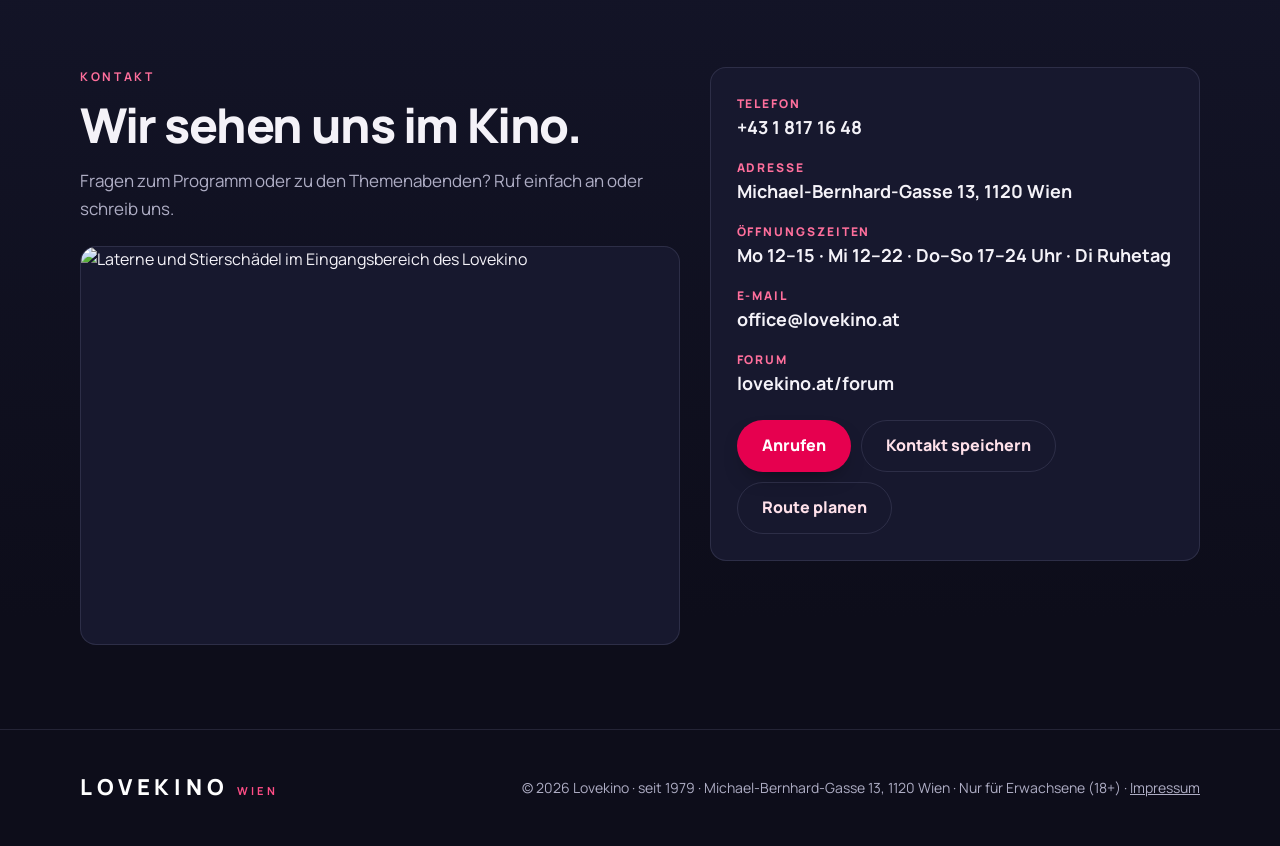
==== commit e4ab1d85: "kunde (Lovekino Wien, Markus.Waikat): Inhalt/Abschnitte, 1 neues Bild" ====
--- a/Munkák/Lovekino/index.html
+++ b/Munkák/Lovekino/index.html
@@ -1,6 +1,6 @@
 <!doctype html>
 <html lang="de"><head>
-<meta name="mk-rev" content="up4mk9ut">
+<meta name="mk-rev" content="P1jPvRuI">
 <meta charset="utf-8">
 <meta name="viewport" content="width=device-width, initial-scale=1, viewport-fit=cover">
 <title>Lovekino Wien · Erotikkino in Meidling</title>
@@ -503,7 +503,7 @@
 
   <!-- ===== Hero ===== -->
   <section class="hero">
-    <div class="hero-photo"><img src="img/up-mv859szm-3268e149-b142-469c-9009-ba1252.jpg" alt="Lovekino Wien – Kinosaal mit Leinwand, Ledersesseln und Lichterketten" width="1448" height="1086" fetchpriority="high"></div>
+    <div class="hero-photo"><img src="img/up-mvdzbcl4-img-6354.jpg" alt="Lovekino Wien – Kinosaal mit Leinwand, Ledersesseln und Lichterketten" width="1448" height="1086" fetchpriority="high"></div>
     <div class="wrap"><div class="hero-body">
       <p class="hero-kicker" data-i18n="heroKicker">Wien-Meidling · seit 1979</p>
       <h1 data-i18n-html="heroTitle">Erotiktreffpunkt <span>Lovekino.</span></h1>
@@ -842,4 +842,5 @@
 
 
 
+
 </body></html>
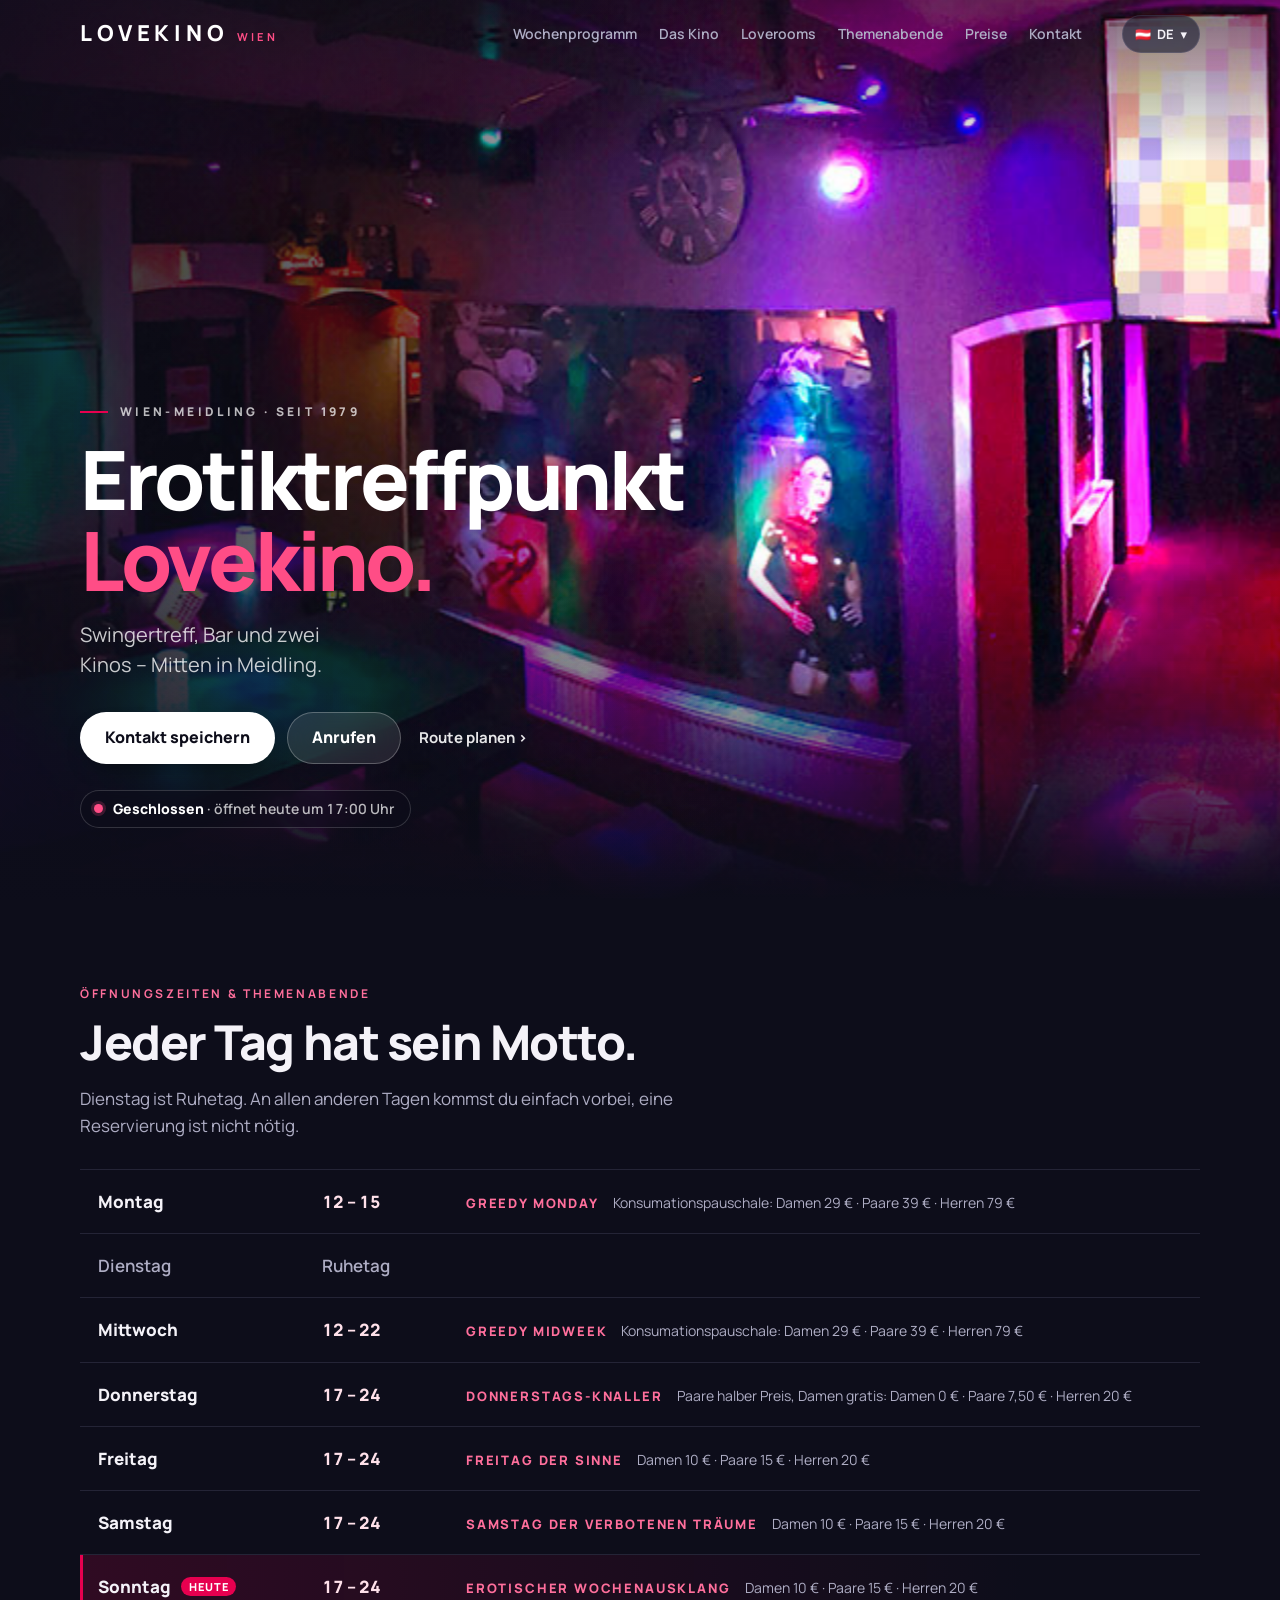
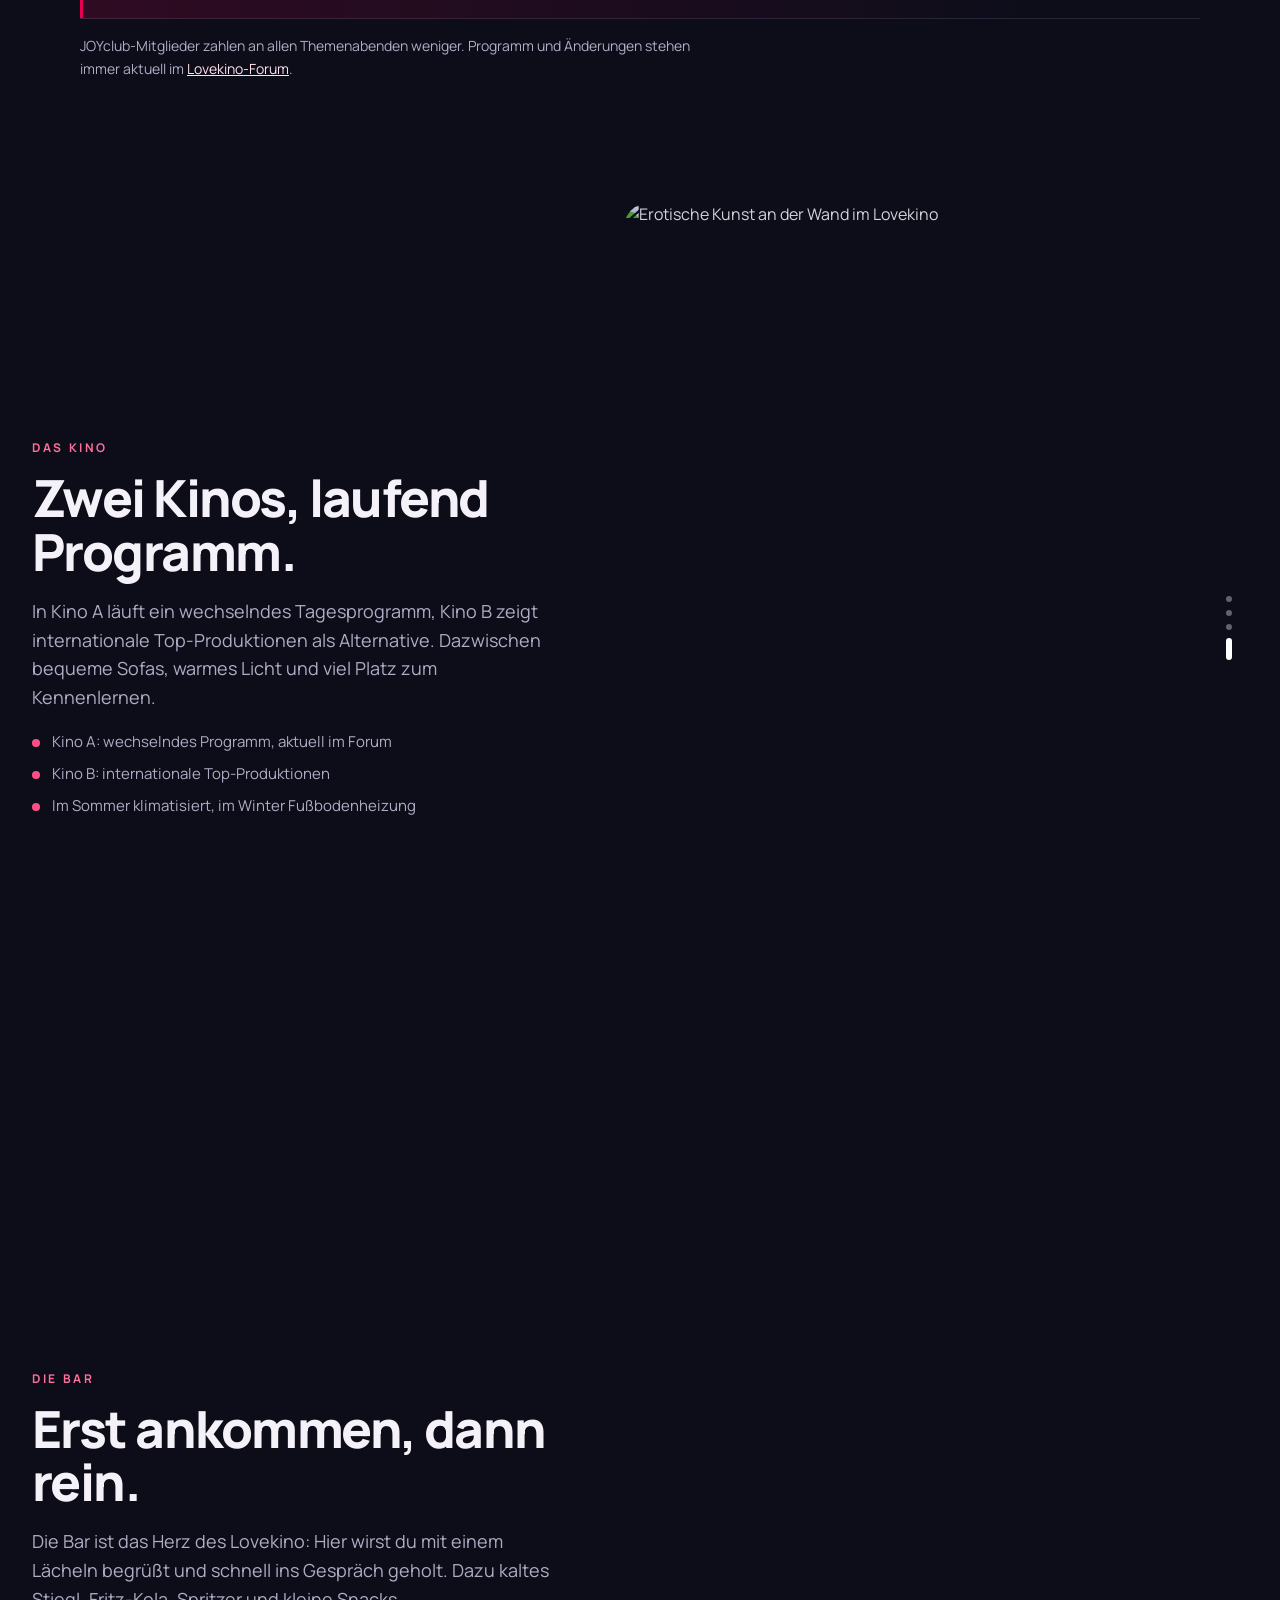
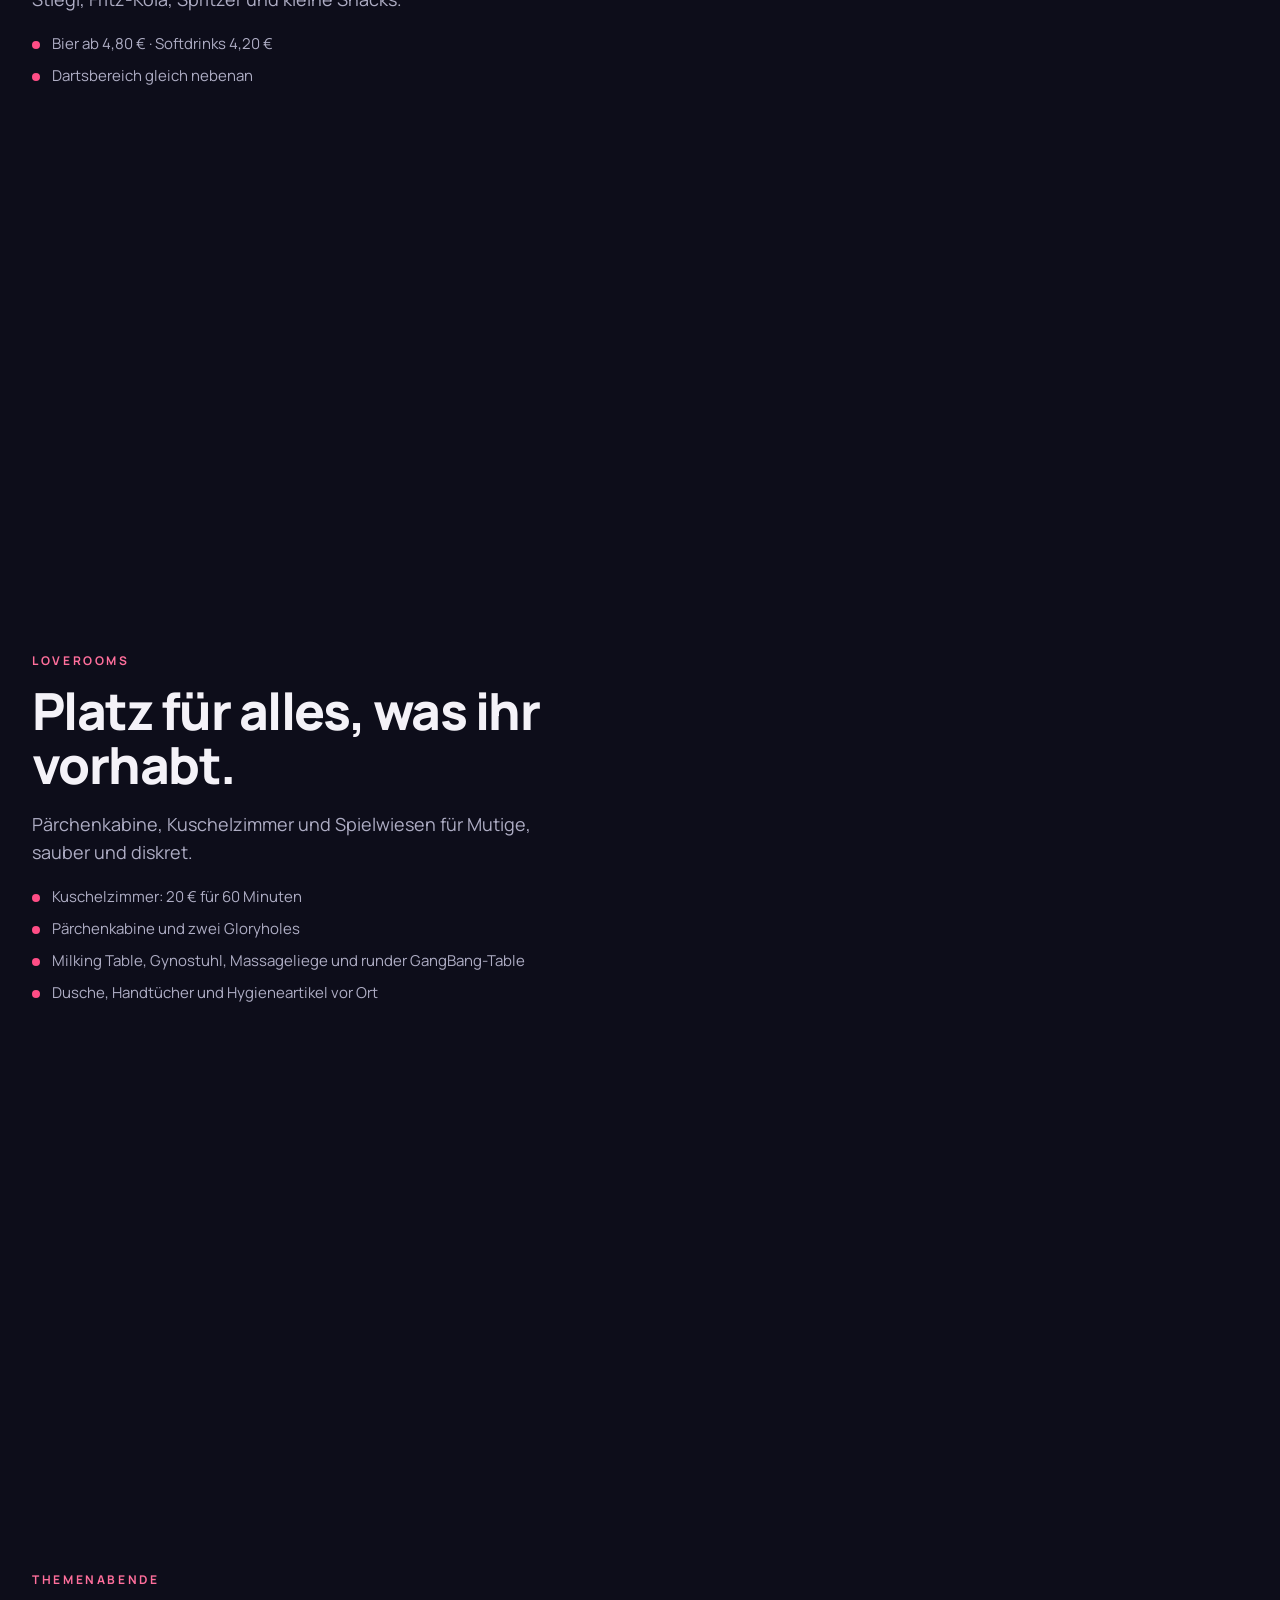
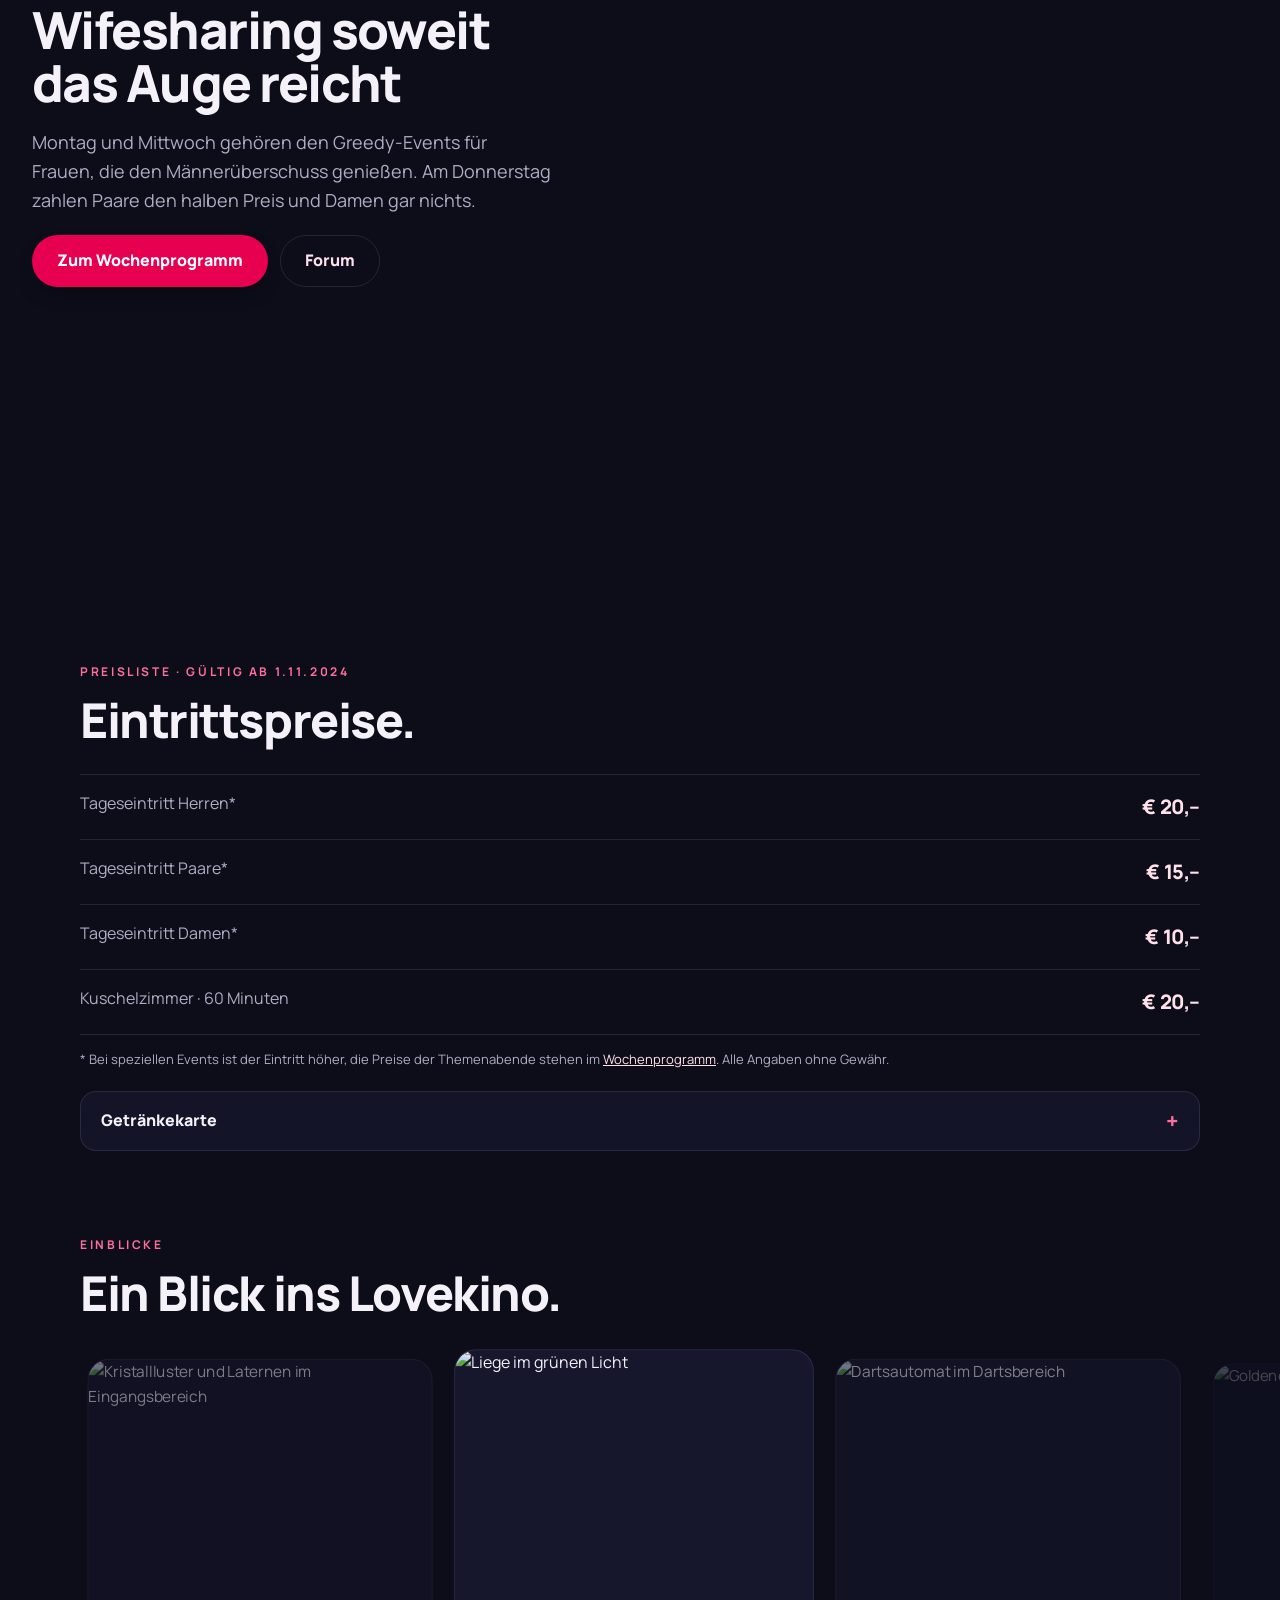
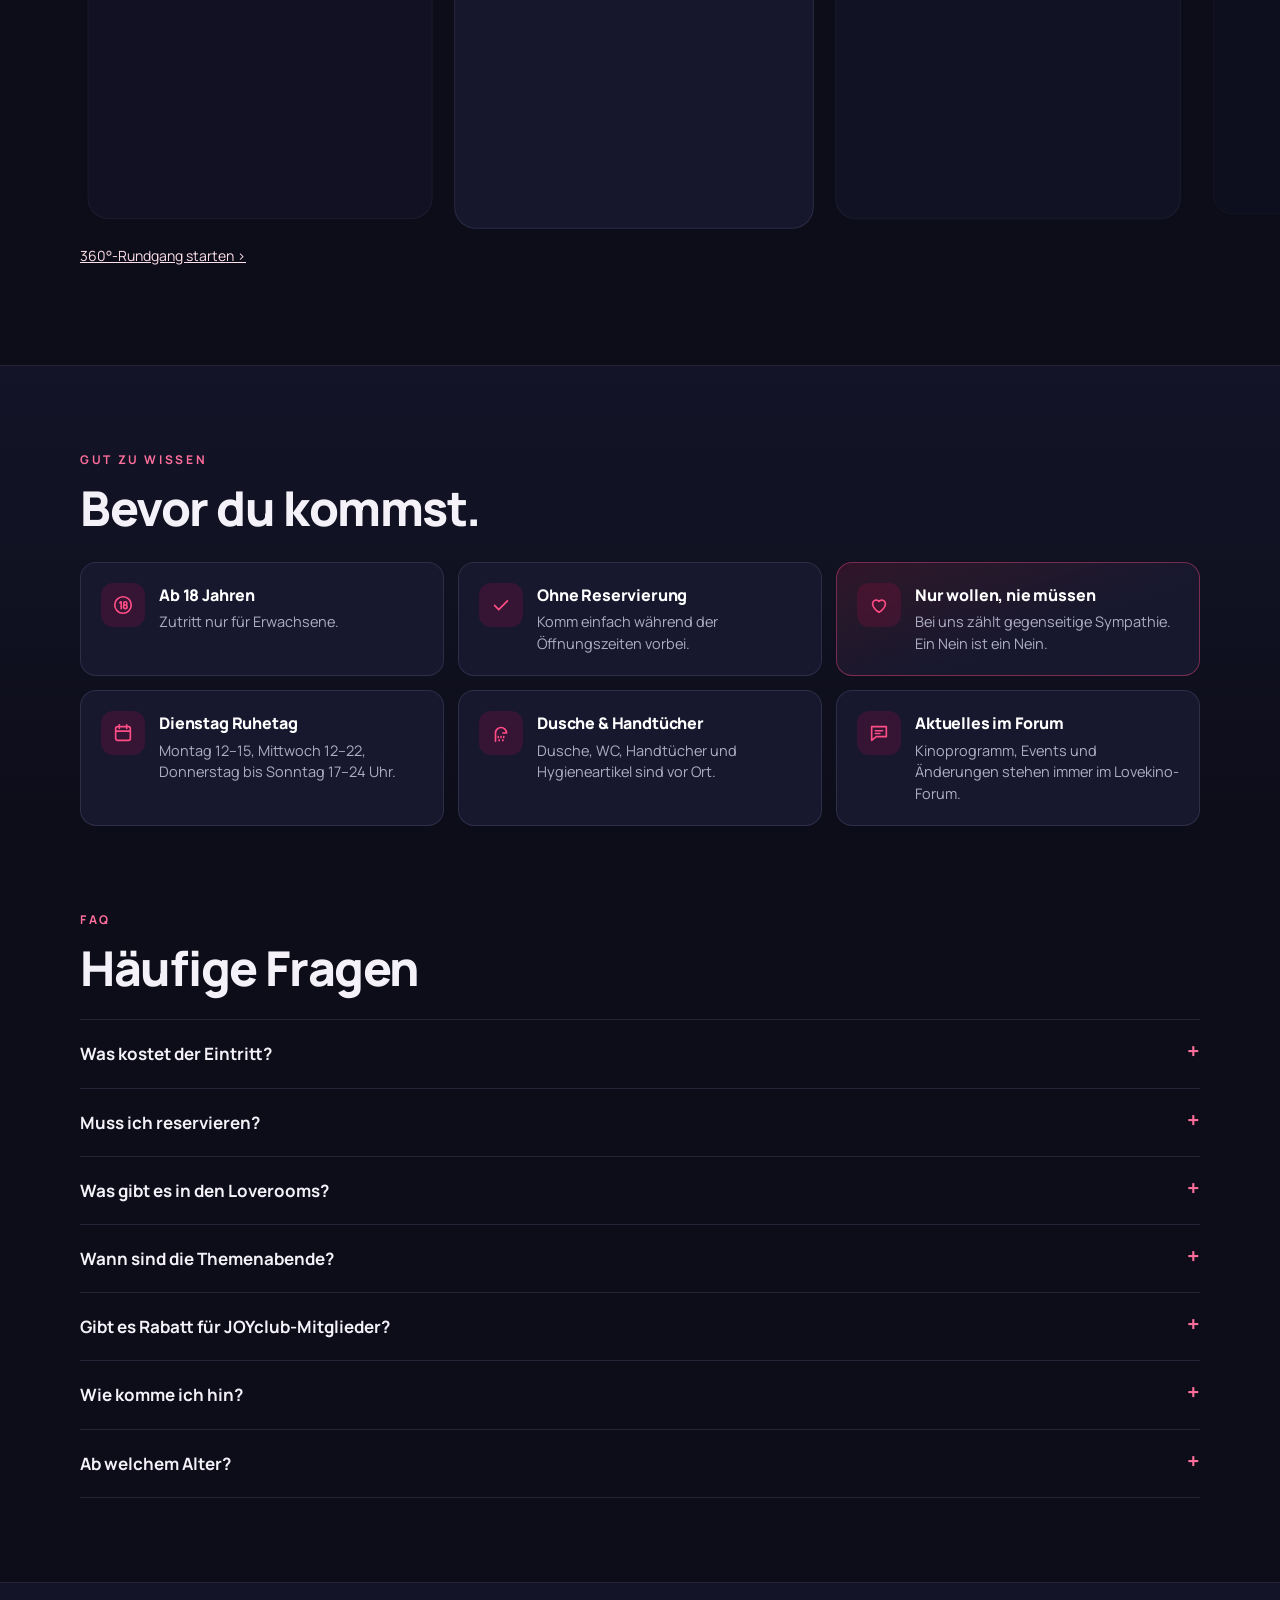
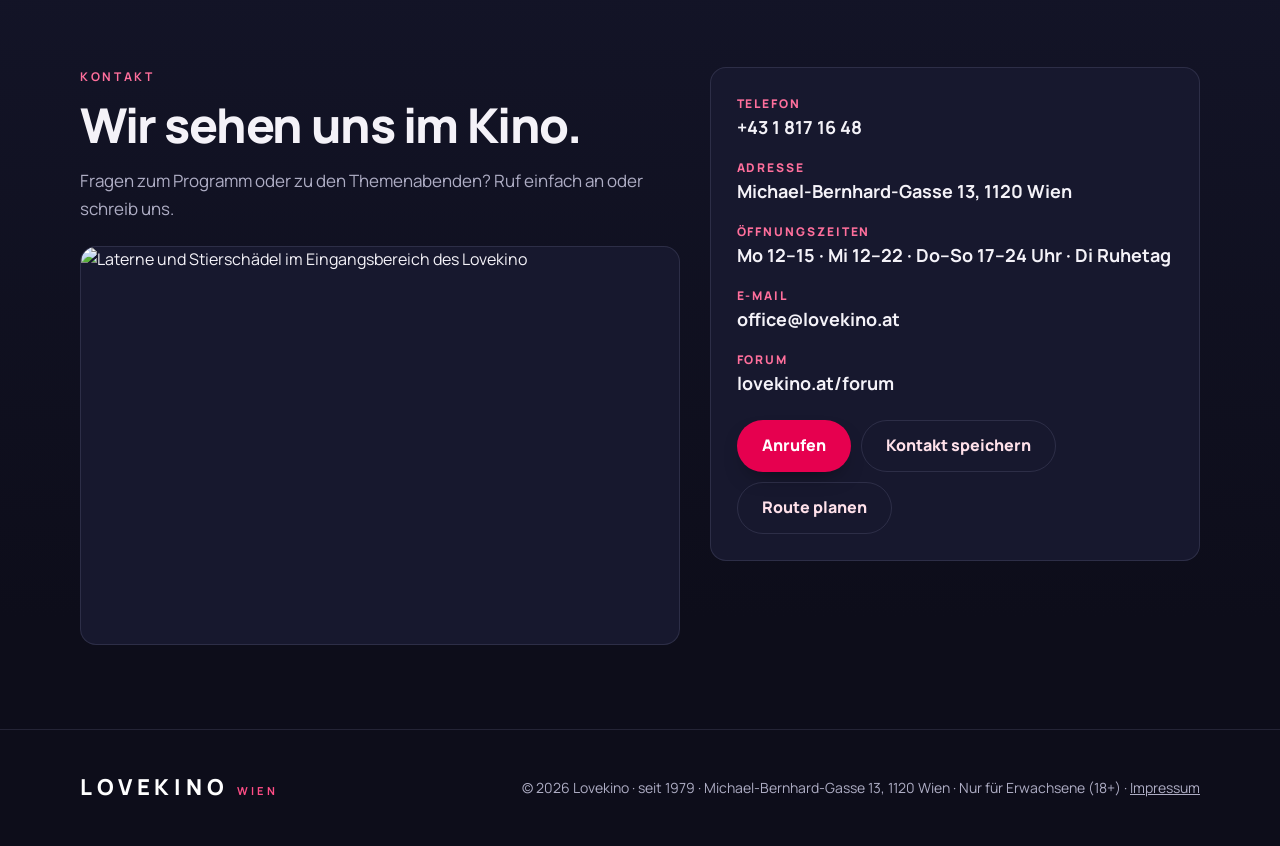
==== commit 6b105d20: "kunde (Lovekino Wien, Markus.Waikat): Inhalt/Abschnitte, 1 neues Bild" ====
--- a/Munkák/Lovekino/index.html
+++ b/Munkák/Lovekino/index.html
@@ -1,6 +1,6 @@
 <!doctype html>
 <html lang="de"><head>
-<meta name="mk-rev" content="P1jPvRuI">
+<meta name="mk-rev" content="AUy7vck5">
 <meta charset="utf-8">
 <meta name="viewport" content="width=device-width, initial-scale=1, viewport-fit=cover">
 <title>Lovekino Wien · Erotikkino in Meidling</title>
@@ -540,7 +540,7 @@
   <section class="story" id="story" aria-label="Das Kino">
     <div class="st-media">
       <div class="st-stage">
-        <img class="st-img on" fetchpriority="low" src="img/kino.jpg" alt="Kinosaal mit Leinwand, Sofas und Lichterketten" width="1400" height="1050">
+        <img class="st-img on" fetchpriority="low" src="img/up-mvdzc4ss-3268e149-b142-469c-9009-ba1252.jpg" alt="Kinosaal mit Leinwand, Sofas und Lichterketten" width="1400" height="1050">
         <img class="st-img" src="img/bar.jpg" alt="Die Bar des Lovekino von oben" width="1500" height="844">
         <img class="st-img" src="img/loverooms.jpg" alt="Kuschelzimmer mit großem Bett und rotem Licht" width="1195" height="1300">
         <img class="st-img" src="img/themenabende.jpg" alt="Erotische Kunst an der Wand im Lovekino" width="1400" height="1050" loading="lazy">
@@ -843,4 +843,5 @@
 
 
 
+
 </body></html>
